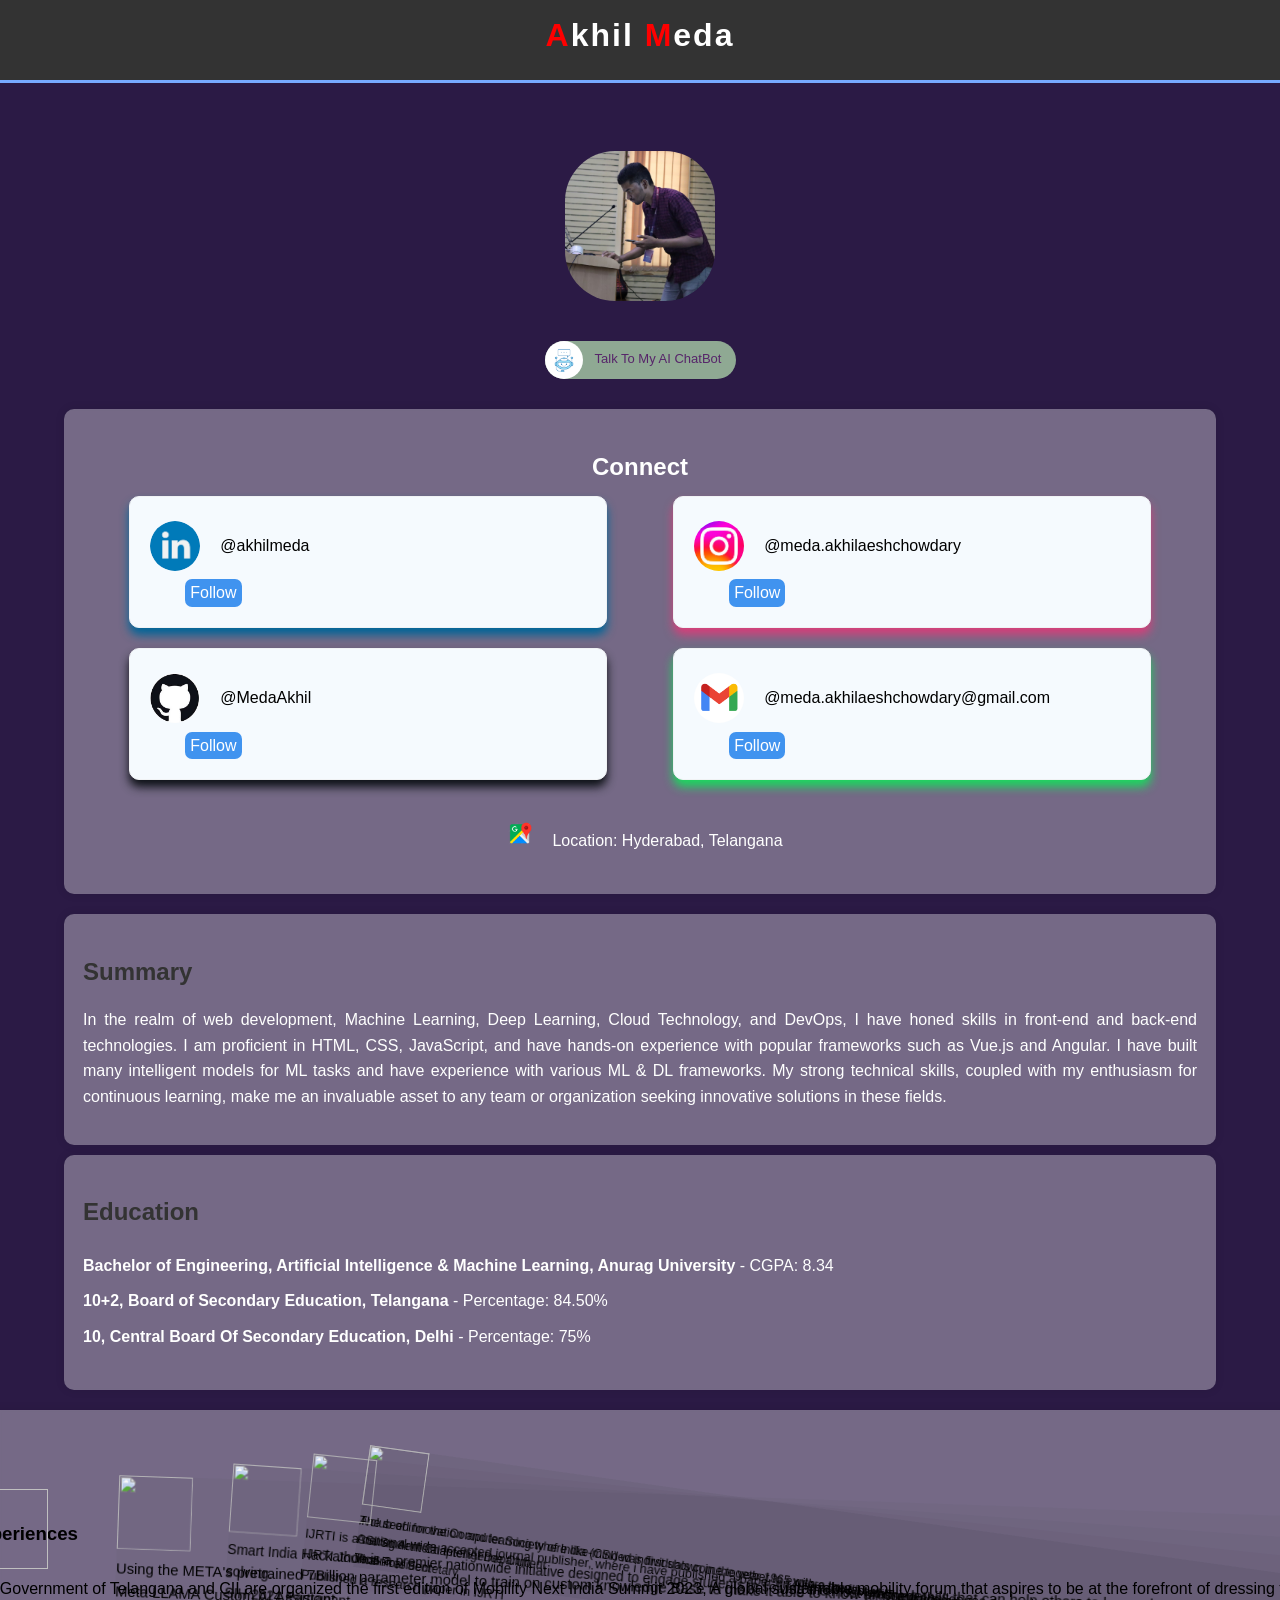
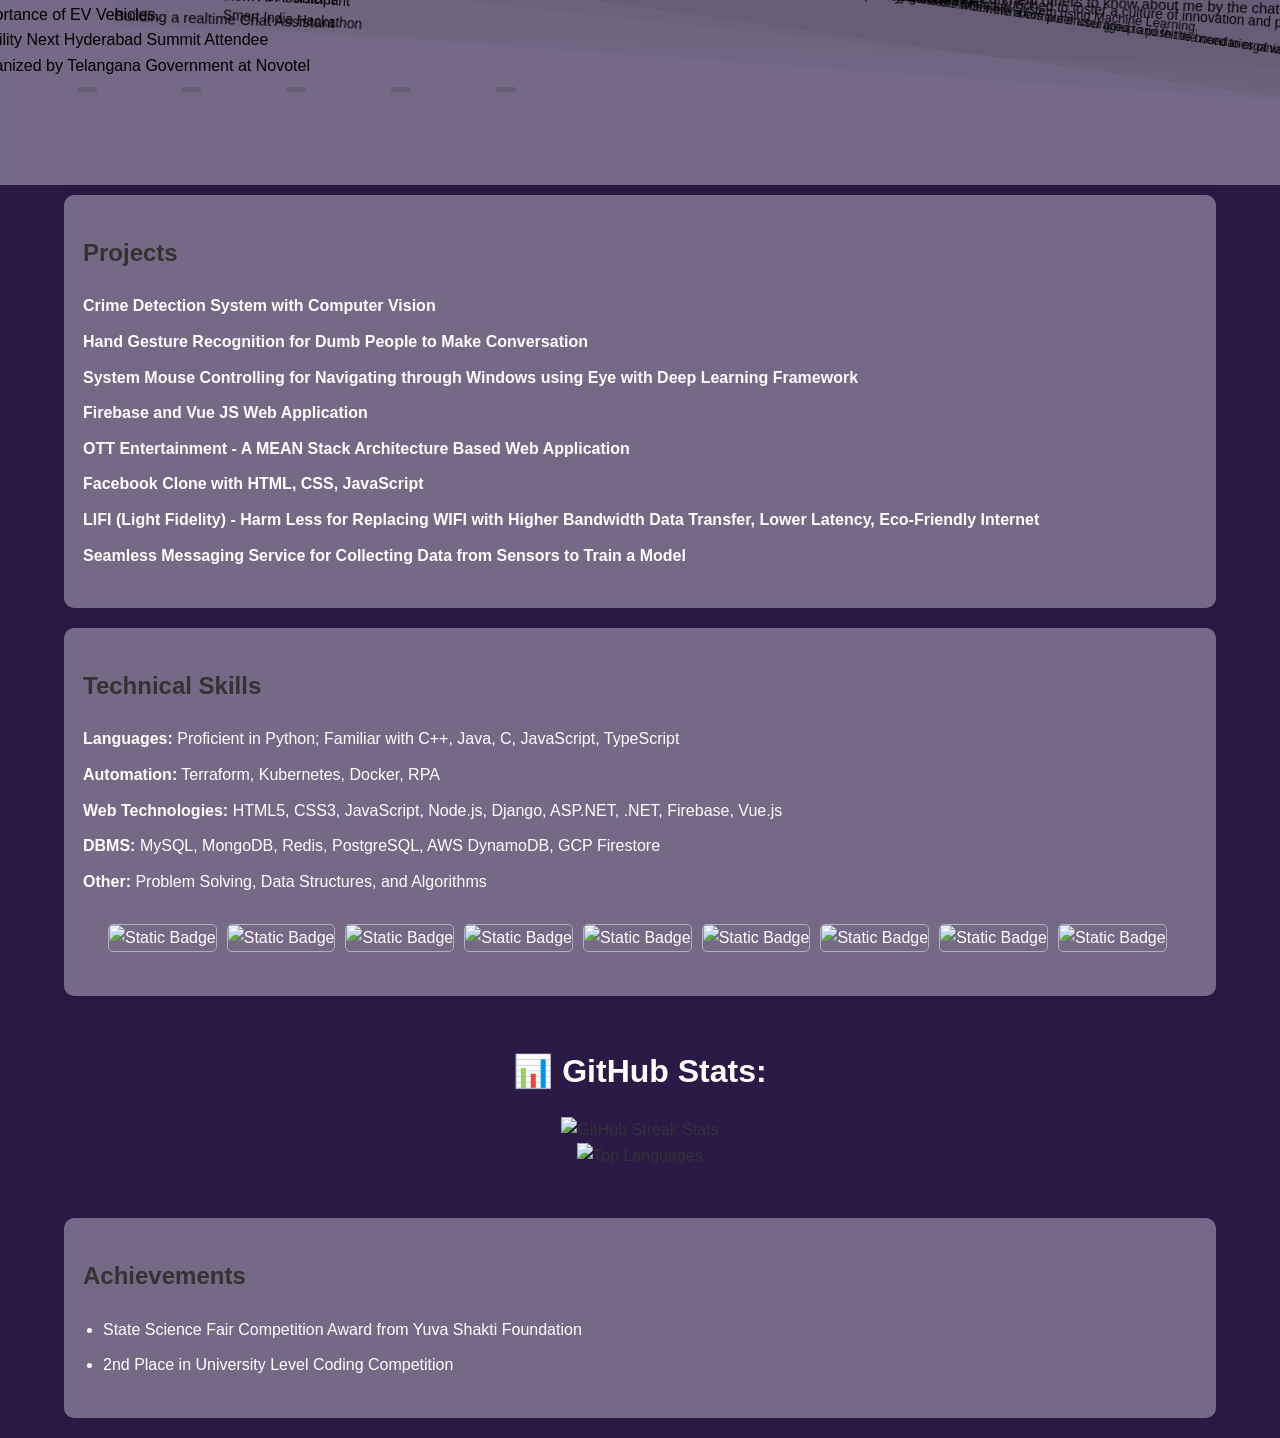
==== index.html @ 97619f46 "Merge branch 'main' of https://github.com/MedaAkhil/personalPortfolio" ====
<!DOCTYPE html>
<html lang="en">

<head>
  <meta charset="UTF-8" />
  <meta name="viewport" content="width=device-width, initial-scale=1.0" />
  <title>Akhil Meda - Portfolio</title>
  <meta content="Meda Akhil's Complete Portfolio Website." name="description" />
  <meta content="Meda Akhil the UnderGrad student." property="og:title" />
  <meta content="The tech enthusiast and a unique Engineer." property="og:description" />
  <meta
    content="https://media.licdn.com/dms/image/v2/D5603AQFZ9BVgJl1Fjw/profile-displayphoto-shrink_800_800/profile-displayphoto-shrink_800_800/0/1694783113585?e=1729123200&v=beta&t=jII6NlfI_zjp-m6S1oXl-kkk1tta5xyGITbV1TMdTc4"
    property="og:image" />
  <meta content="Meda Akhil the UnderGrad student." property="twitter:title" />
  <meta content="The tech enthusiast and a unique Engineer." property="twitter:description" />
  <meta
    content="https://media.licdn.com/dms/image/v2/D5603AQFZ9BVgJl1Fjw/profile-displayphoto-shrink_800_800/profile-displayphoto-shrink_800_800/0/1694783113585?e=1729123200&v=beta&t=jII6NlfI_zjp-m6S1oXl-kkk1tta5xyGITbV1TMdTc4"
    property="twitter:image" />
  <meta property="og:type" content="website" />
  <meta content="summary_large_image" name="twitter:card" />
  <meta content="width=device-width, initial-scale=1" name="viewport" />
  <link href="https://assets.website-files.com/6279077bf697b924fac6e205/css/moritzpetersen.633610c89.min.css"
    rel="stylesheet" type="text/css" />
  <script type="text/javascript">
    !(function (o, c) {
      var n = c.documentElement,
        t = " w-mod-";
      (n.className += t + "js"),
        ("ontouchstart" in o ||
          (o.DocumentTouch && c instanceof DocumentTouch)) &&
        (n.className += t + "touch");
    })(window, document);
  </script>
  <link
    href="https://w0.peakpx.com/wallpaper/697/908/HD-wallpaper-iron-man-avangers-hero-iron-man-suit-superhero-tony-stark-thumbnail.jpg"
    rel="shortcut icon" type="image/x-icon" />
  <link
    href="https://w0.peakpx.com/wallpaper/697/908/HD-wallpaper-iron-man-avangers-hero-iron-man-suit-superhero-tony-stark-thumbnail.jpg"
    rel="apple-touch-icon" />
  <link href="https://medaakhil.github.io/personalPortfolio/" rel="canonical" />

  <script src="https://quack-books.moritz-petersen.de/script.js" data-site="GFYTXTHY" data-canonical="false"
    defer></script>
  <link rel="stylesheet" href="https://cdn.jsdelivr.net/npm/swiper@9/swiper-bundle.min.css" />
  <link rel="stylesheet" href="https://cdnjs.cloudflare.com/ajax/libs/aos/2.3.4/aos.css"
    integrity="sha512-GfnfINHdBDbi6+kz8jM/+4oa5n/ecrnUUN4HHhh0MgG8Fxmks+9XckcxFCXYZoAJI4qOoJqigZhxdZ+htqKf8A=="
    crossorigin="anonymous" referrerpolicy="no-referrer" />
  <script src="https://cdnjs.cloudflare.com/ajax/libs/aos/2.3.4/aos.js"
    integrity="sha512-G8bGgnlwJxS5P72MmQm3VKNQ2VrOmnZmf0u1NdTKnPvGTQoB24yE83cD/4A6JtwP3fX3f+6cEFnXhCzA66+7Fw=="
    crossorigin="anonymous" referrerpolicy="no-referrer"></script>
  <link href="https://unpkg.com/aos@next/dist/aos.css" rel="stylesheet" />

  <style>
    body {
      font-family: Arial, sans-serif;
      line-height: 1.6;
      color: #333;
      background-color: #2b1a45;
      margin: 0;
      padding: 0;
    }

    p {
      text-align: justify;
    }

    .container1 {
      width: 90%;
      margin: 0 auto;
      /* overflow: hidden; */
      max-width: 1200px;
    }

    header {
      background: #333;
      color: #fff;
      padding-top: 10px;
      min-height: 70px;
      border-bottom: #77aaff 3px solid;
      text-align: center;
    }

    header h1 {
      margin: 0;
      font-size: 2em;
      letter-spacing: 2px;
    }

    section {
      padding: 19px;
      margin-top: 10px;
      /* background: #fff; */
      box-shadow: 0 0 10px rgba(0, 0, 0, 0.1);
      transition: opacity 1s ease-out;
    }

    h2 {
      color: #333;
      margin-bottom: 10px;
      font-size: 1.5em;
    }

    ul {
      list-style-type: none;
      padding: 0;
    }

    li {
      padding: 5px 0;
    }

    .contact-info,
    .education,
    .experience,
    .projects,
    .skills,
    .achievements {
      margin-bottom: 20px;
    }

    .contact-info {
      background-color: rgba(255, 255, 255, 0.35);
      border-radius: 10px;
    }

    .contact-info a {
      color: #333;
      text-decoration: none;
      margin-right: 10px;
      word-wrap: break-word;
    }

    .contact-info a:hover {
      text-decoration: underline;
    }

    .fade-out {
      opacity: 0;
    }

    @media (max-width: 768px) {
      header h1 {
        font-size: 1.5em;
      }

      h2 {
        font-size: 1.25em;
      }

      section {
        padding: 15px;
      }

      body {
        line-height: 1.4;
      }
    }

    @media (max-width: 480px) {
      .container {
        width: 95%;
      }

      header {
        padding-top: 25px;
        min-height: 60px;
      }

      header h1 {
        font-size: 1.5em;
      }

      h2 {
        font-size: 1.1em;
      }

      section {
        padding: 10px;
      }

      li {
        font-size: 0.9em;
      }

      .contact-info a {
        display: block;
        margin-bottom: 5px;
      }
    }

    .star-cursor {
      position: absolute;
      width: 10px;
      height: 10px;
      background-color: yellow;
      border-radius: 50%;
      pointer-events: none;
      animation: fadeOut 0.5s forwards;
    }

    @keyframes fadeOut {
      0% {
        opacity: 1;
        transform: scale(1);
      }

      100% {
        opacity: 0;
        transform: scale(0.5);
      }
    }
  </style>
  <style>
    @media screen and (min-width: 991px) {

      html,
      body {
        cursor: none;
      }

      body:hover .cursor {
        opacity: 100%;
      }

      a {
        cursor: none;
        z-index: 2;
      }

      .cursor,
      .cursor-highlight {
        pointer-events: none;
      }

      .is-locked {
        transition-property: width, height, top, left, opacity;
        transition-duration: 200ms;
        transition-timing-function: cubic-bezier(0.215, 0.61, 0.355, 1);
        opacity: 30% !important;
      }

      .lift {
        transition-property: box-shadow, transform;
        transition-duration: 100ms;
        transition-timing-function: linear;
      }
    }
  </style>
  <style>
    * {
      -webkit-font-smoothing: antialiased;
      -moz-osx-font-smoothing: grayscale;
    }

    a {
      color: inherit;
      text-decoration: inherit;
      font-size: inherit;
      -webkit-user-select: none;
      user-select: none;
      text-underline-offset: 2px;
    }

    input,
    textarea {
      -webkit-appearance: none;
      outline: none !important;
      resize: none;
    }

    .visually-hidden {
      clip: rect(0 0 0 0);
      clip-path: inset(50%);
      height: 1px;
      overflow: hidden;
      position: absolute;
      white-space: nowrap;
      width: 1px;
    }

    .section:focus {
      outline: none;
    }

    .w-richtext> :first-child {
      margin-top: 0;
    }

    .w-richtext> :last-child {
      margin-bottom: 0;
    }

    .open .modal-wrap {
      display: flex;
    }

    .open .modal-bg {
      opacity: 1;
    }

    .open .modal {
      -webkit-animation: modalIn 0.4s backwards ease;
      animation: modalIn 0.4s backwards ease;
    }

    @media only screen and (max-width: 479px) {
      .open .modal {
        -webkit-animation: modalInMobile 0.4s backwards ease;
        animation: modalInMobile 0.4s backwards ease;
      }
    }

    @-webkit-keyframes modalIn {
      from {
        opacity: 0;
        -webkit-transform: scale(0.85);
      }

      to {
        opacity: auto;
        -webkit-transform: scale(1);
      }
    }

    @keyframes modalIn {
      from {
        opacity: 0;
        transform: scale(0.85);
      }

      to {
        opacity: auto;
        transform: scale(1);
      }
    }

    @-webkit-keyframes modalInMobile {
      from {
        opacity: 0;
        -webkit-transform: translateY(200px);
      }

      to {
        opacity: auto;
        -webkit-transform: translateY(0px);
      }
    }

    @keyframes modalInMobile {
      from {
        opacity: 0;
        transform: translateY(200px);
      }

      to {
        opacity: auto;
        transform: translateY(0px);
      }
    }

    input:-webkit-autofill,
    input:-webkit-autofill:focus {
      transition: background-color 600000s 0s, color 600000s 0s;
    }

    input[data-autocompleted] {
      background-color: transparent !important;
    }

    @media only screen and (min-width: 480px) and (max-height: 850px) {
      .modal-wrap {
        overflow: auto;
        -webkit-align-items: start;
        -ms-flex-align: start;
        align-items: start;
      }
    }

    .legal-text {
      overflow-wrap: break-word;
      word-wrap: break-word;
    }

    .s-layout-frame {
      --step1: #384588;
      --step2: #bd8e57;
      background-image: linear-gradient(45deg, var(--step1), var(--step2));
    }
  </style>
  <style>
    .home-hero-heading-wrap {
      -webkit-animation: fadeIn 0.4s ease backwards;
      animation: fadeIn 0.4s ease backwards;
      -webkit-animation-delay: 0.1s;
      animation-delay: 0.1s;
    }

    .home-hero-subheading {
      -webkit-animation: fadeIn 0.4s ease backwards;
      animation: fadeIn 0.4s ease backwards;
      -webkit-animation-delay: 0.2s;
      animation-delay: 0.2s;
    }

    .home-hero .cta {
      -webkit-animation: fadeIn 0.4s ease backwards;
      animation: fadeIn 0.4s ease backwards;
      -webkit-animation-delay: 0.3s;
      animation-delay: 0.3s;
    }

    .home-hero-logos {
      -webkit-animation: fadeIn 0.4s ease backwards;
      animation: fadeIn 0.4s ease backwards;
      -webkit-animation-delay: 0.4s;
      animation-delay: 0.4s;
    }

    .hero-scroll-wrap {
      -webkit-animation: fadeInDisplay 0.4s ease backwards;
      animation: fadeInDisplay 0.4s ease backwards;
      -webkit-animation-delay: 0.4s;
      animation-delay: 0.4s;
    }

    @-webkit-keyframes fadeIn {
      from {
        opacity: 0;
        -webkit-transform: translateY(50px);
      }

      to {
        opacity: auto;
        -webkit-transform: translateY(0px);
      }
    }

    @keyframes fadeIn {
      from {
        opacity: 0;
        transform: translateY(50px);
      }

      to {
        opacity: auto;
        transform: translateY(0px);
      }
    }

    @-webkit-keyframes fadeInDisplay {
      from {
        opacity: 0;
        -webkit-transform: translateY(100px);
      }

      to {
        opacity: auto;
        -webkit-transform: translateY(0px);
      }
    }

    @keyframes fadeInDisplay {
      from {
        opacity: 0;
        transform: translateY(100px);
      }

      to {
        opacity: auto;
        transform: translateY(0px);
      }
    }

    .home-hero-heading {
      background: linear-gradient(0deg, #11181c 20%, rgba(17, 24, 28, 0) 45%),
        linear-gradient(90deg,
          #0f3058 0%,
          #006adc 33.333%,
          #11181c 50%,
          #11181c 100%);
      background-size: 300% 100%;
      background-repeat: no-repeat;
      -webkit-background-clip: text;
      background-clip: text;
      -moz-background-clip: text;
      -webkit-animation: intro-gradient 1.8s ease backwards;
      animation: intro-gradient 1.8s ease backwards;
      -webkit-animation-delay: 0.5s;
      animation-delay: 0.5s;
    }

    @-webkit-keyframes intro-gradient {
      0% {
        background-position: 100% 0%;
      }

      100% {
        background-position: 0% 0%;
      }
    }

    @keyframes intro-gradient {
      0% {
        background-position: 100% 0%;
      }

      100% {
        background-position: 0% 0%;
      }
    }

    .home-hero-carousel-row {
      -webkit-animation: marquee-horizontal 30s linear infinite;
      animation: marquee-horizontal 30s linear infinite;
    }

    @-webkit-keyframes marquee-horizontal {
      from {
        transform: translateX(0) translateZ(0);
      }

      to {
        transform: translateX(-100%) translateZ(0);
      }
    }

    @keyframes marquee-horizontal {
      from {
        transform: translateX(0) translateZ(0);
      }

      to {
        transform: translateX(-100%) translateZ(0);
      }
    }

    @media only screen and (min-width: 992px) {
      .hero-scroll-wrap {
        margin-top: calc((100vh - 38.3vw) / 2 * -1);
      }
    }

    .projects-list-item-link:hover .project-list-img-inner {
      -webkit-transform: scale(1);
      transform: scale(1);
      border-top-left-radius: 18px;
      border-top-right-radius: 18px;
    }

    .projects-list-item-link .project-list-img-inner {
      -webkit-transform: scale(0.85);
      transform: scale(0.85);
    }

    .projects-list-item-link .project-item-close {
      opacity: 0;
    }

    .projects-list-item-link:hover .project-item-close {
      opacity: 1;
    }

    @media only screen and (min-width: 992px) and (max-width: 1600px) and (max-height: 850px) {
      .home-hero-heading {
        font-size: 100px;
      }

      .home-hero-subheading {
        font-size: 20px;
        max-width: 580px;
      }
    }

    @media only screen and (min-width: 992px) and (min-height: 1300px) {
      .home-hero-heading {
        font-size: 124px;
      }

      .home-hero-subheading {
        font-size: 24px;
        max-width: 700px;
      }
    }

    @media only screen and (min-width: 992px) and (max-width: 1300px) {
      .home-hero-logos {
        max-width: 650px;
      }
    }

    .testimonials-slide {
      overflow: visible !important;
    }

    .testimonials-slide.swiper-slide-active .testimonial-img {
      opacity: 100%;
    }

    .swiper-pagination-bullet {
      width: 7%;
      height: 20px;
      background: none;
      border-radius: 100px;
      opacity: 15%;
      cursor: none !important;
      position: relative;
    }

    .swiper-pagination-bullet::before {
      content: "";
      width: 20px;
      height: 5px;
      background: #11181c;
      border-radius: 100px;
      position: absolute;
      left: 0;
      top: 8px;
    }

    .swiper-pagination-bullet:focus {
      outline: none;
    }

    .swiper-pagination-bullet-active {
      opacity: 70%;
    }

    .swiper-3d .swiper-slide-shadow {
      background: rgba(0, 0, 0, 0.025);
      border-radius: inherit;
    }

    .testimonials-slider-btn {
      width: calc(50% - 240px);
    }

    .testimonials-slider-btn:focus {
      outline: none;
    }

    .workflow-card-step {
      font-variant-numeric: tabular-nums;
    }

    .nav.dark .nav-link {
      color: #9ba1a6;
    }

    .nav.dark .nav-link:hover {
      color: #ecedee;
    }

    .nav.dark .cta {
      color: #54a4eb;
    }

    .nav.dark {
      background: rgba(21, 23, 24, 0.7);
    }

    .nav.dark .nav-inner {
      border-color: rgba(223, 243, 253, 0.1);
    }

    .intro-img-blur-bg {
      background: conic-gradient(from 180deg at 50% 50%,
          #0aefff -69.37deg,
          #0f83ff 31.88deg,
          #b056e7 120deg,
          #ff9966 204.37deg,
          #0aefff 290.63deg,
          #0f83ff 391.87deg);
      -webkit-transform: translateZ(0);
      transform: translateZ(0);
    }

    .intro-img-wrap {
      clip-path: inset(-1000px -1000px 1px -1000px);
    }

    .card-bg::before {
      content: "";
      position: absolute;
      top: 0px;
      bottom: 0px;
      left: 0px;
      right: 0px;
      opacity: 0;
      transition-duration: 400ms;
      transition-timing-function: ease;
      transition-delay: 0s;
      transition-property: opacity;
      background-image: radial-gradient(480px at var(--cursor-x) var(--cursor-y),
          rgba(255, 255, 255, 0.5),
          transparent 40%);
      background-size: auto;
      background-origin: padding-box;
      z-index: 1;
      border-radius: 10px;
    }

    .cards-grid:hover .card-bg::before {
      opacity: 1;
    }

    .card-highlight {
      position: absolute;
      top: 0px;
      bottom: 0px;
      left: 0px;
      right: 0px;
      opacity: 0;
      transition-duration: 300ms;
      transition-timing-function: ease;
      transition-delay: 0s;
      transition-property: opacity;
      background-image: radial-gradient(400px at var(--cursor-x) var(--cursor-y),
          rgba(255, 255, 255, 0.4),
          transparent);
      border-radius: 10px;
      pointer-events: none;
    }

    .card-wrap:hover .card-highlight {
      opacity: 0.1;
    }

    .benefits-bg-blur {
      -webkit-transform: translateZ(0);
      transform: translateZ(0);
    }

    .benefits-bg-gradient {
      background: conic-gradient(from 180deg at 50% 50%,
          #0aefff -69.37deg,
          #0f83ff 31.88deg,
          #b056e7 120deg,
          #ff9966 204.37deg,
          #0aefff 290.63deg,
          #0f83ff 391.87deg),
        #a84ddf;
    }

    @media only screen and (max-width: 1250px) and (min-width: 992px) {

      .screen-slice-img-left,
      .screen-slice-img-right {
        height: 256px;
      }

      .screen-slice-content.cc-right {
        width: 230px;
        padding-right: 24px;
      }
    }

    @media only screen and (max-width: 991px) {

      .fsm.opened,
      .fsm.opened .project-list-img-inner,
      .fsm.opened .project-list-item-container {
        border-radius: 0px;
      }
    }

    @media only screen and (max-width: 410px) {
      .workflow-card {
        height: 300px;
      }
    }

    @media only screen and (max-width: 350px) {
      .workflow-card {
        height: 335px;
      }
    }

    .card--footer-cta:hover .footer-cta-bg {
      opacity: 100%;
    }

    .swiper-button-disabled {
      display: none;
    }

    .chatbotdiv {
      width: 100%;
      display: flex;
      flex-direction: row;
      justify-content: center;
      align-items: center;
    }

    .chatbotdiv a {
      width: 100%;
      display: flex;
      flex-direction: column;
      justify-content: center;
      align-items: center;
    }

    .chatbotdiv p {
      text-align: left;
    }
  </style>
</head>

<body>
  <header data-aos="fade-down">
    <div class="container1">
      <h1>
        <spam style="color: red;">A</spam>khil <spam style="color: red;">M</spam>eda
      </h1>
    </div>
  </header>
  <center>
    <img
      src="https://scontent.fbep2-1.fna.fbcdn.net/v/t39.30808-6/434389177_1453560171902096_3754773901081216129_n.jpg?_nc_cat=108&ccb=1-7&_nc_sid=6ee11a&_nc_ohc=V2NIqyFbeZEQ7kNvgE0eHJx&_nc_ht=scontent.fbep2-1.fna&oh=00_AYB-S24Xigd8kaZzgSFntywUIEAtsNea9HFf5qZtVcA7cg&oe=66C17B1A"
      alt="" width="150" style="border-radius: 50%; margin: 30px" />
  </center>
  <div>
    <style>
      .button {
        width: 191px;
        height: 38px;
        background: #8fa993;
        border-radius: 24px;
        display: flex;
        align-items: center;
      }

      .avatar {
        width: 38px;
        height: 38px;
        border-radius: 9999px;
      }

      .button-text {
        width: 141px;
        height: 43px;
        color: #57256a;
        font-size: 13px;
        font-family: 'Inter', sans-serif;
        font-weight: 400;
        word-wrap: break-word;
        margin-left: 5px;
        margin-top: 22px;
      }

      .iconimages {
        margin-right: 20px;
        margin-left: 10px;
      }

      .maillist {
        text-wrap: wrap
      }
    </style>
    <center style="margin: 0 0 30px 0;" data-aos="fade-up">
      <img src="ProfileImg.jpeg" alt="" width="150px" height="150px"
        style="display: flex;border-radius: 50px;margin-bottom: 40px;">
      <a href="https://mediafiles.botpress.cloud/4fbcece0-f1bd-46eb-84fa-ad6e24d82fd4/webchat/bot.html">
        <div class="button">
          <img class="avatar"
            src="chatbot-icon-or-virtual-assistant-icon-design-with-bubble-speech-and-headset-vector.jpg" />
          <div class="button-text">Talk To My AI ChatBot</div>
        </div>
      </a>
    </center>


    <div class="container1">
      <section class="contact-info" data-aos="fade-up" >
        <center>
          <h2 style="color: white;">Connect</h2>
        </center>
        <link rel="stylesheet" href="style.css">
        <div class="contactdivbox">



          <div class="contactdivlinkedin" style="box-shadow: 0 7px 10px rgba(0, 102, 153, 1);color:black;">
            <div style="display: flex;flex-direction: row;align-items: center;">
              <img src="linkedin.png" alt="">
              <p>@akhilmeda</p>
            </div>
            <a href="https://www.linkedin.com/in/akhilmeda/">Follow</a>
          </div>



          <div class="contactdivinstagram" style="box-shadow: 0 7px 10px rgba(214, 64, 123, 1);color:black;">
            <div style="display: flex;flex-direction: row;align-items: center;">
              <img src="instagram.jpeg" alt="">
              <p>@meda.akhilaeshchowdary</p>
            </div>
            <a href="https://www.instagram.com/meda.akhilaeshchowdary/">Follow</a>
          </div>

          <div class="contactdivinstagram" style="box-shadow: 0 7px 10px rgba(14, 18, 23, 1);color:black;">
            <div style="display: flex;flex-direction: row;align-items: center;">
              <img src="github.jpeg" alt="">
              <p>@MedaAkhil</p>
            </div>
            <a href="https://github.com/MedaAkhil">Follow</a>
          </div>

          <div class="contactdivinstagram" style="box-shadow: 0 7px 10px rgba(30, 215, 96, 1);color:black;">
            <div style="display: flex;flex-direction: row;align-items: center;">
              <img src="gmail.png" alt="">
              <p>@meda.akhilaeshchowdary@gmail.com</p>
            </div>
            <a href="mailto:medaakhilaeshchowdary@gmail.com">Follow</a>
          </div>
        </div>
        <ul style="display: flex;align-items: center;flex-direction: column;justify-content: left;">


          <!-- <li style="margin-top: 20px;color: white;">
            <img class="iconimages" src="phone.png" width="35" height="35"
              style="border-radius: 50%;"><img>+919346342728
          </li> -->
          <li style="color: white;margin-top: 20px;"> <img class="iconimages" src="location.png" width="25" height="25"
              ><img>Location: Hyderabad, Telangana
          </li>



          <!-- <a href="mailto:medaakhilaeshchowdary@gmail.com">
            <li class="maillist">
              <img class="iconimages" src="gmail.png" width="30" height="30"
                style="border-radius: 50%;"><img>/medaakhilaeshchowdary@gmail.com
            </li>
          </a> -->



          <!-- <a href="https://github.com/MedaAkhil" target="_blank">
            <li>
              <img class="iconimages" src="github.jpeg" width="30" height="30"
                style="border-radius: 50%;"><img>/MedaAkhil
            </li>
          </a> -->

          <!-- <a href="https://www.linkedin.com/in/akhilmeda/" target="_blank">
            <li>
              <img class="iconimages" src="linkedin.png" width="25" height="25"
                style="border-radius: 50%;"><img>/akhilmeda
            </li>
          </a> -->
        </ul>
      </section>

      <section class="summary" data-aos="fade-up">
        <h2>Summary</h2>
        <p>
          In the realm of web development, Machine Learning, Deep Learning,
          Cloud Technology, and DevOps, I have honed skills in front-end and
          back-end technologies. I am proficient in HTML, CSS, JavaScript, and
          have hands-on experience with popular frameworks such as Vue.js and
          Angular. I have built many intelligent models for ML tasks and have
          experience with various ML & DL frameworks. My strong technical
          skills, coupled with my enthusiasm for continuous learning, make me an
          invaluable asset to any team or organization seeking innovative
          solutions in these fields.
        </p>
      </section>

      <section class="education" data-aos="fade-up">
        <h2>Education</h2>
        <ul>
          <li>
            <strong>Bachelor of Engineering, Artificial Intelligence & Machine
              Learning, Anurag University</strong>
            - CGPA: 8.34
          </li>
          <li>
            <strong>10+2, Board of Secondary Education, Telangana</strong> -
            Percentage: 84.50%
          </li>
          <li>
            <strong>10, Central Board Of Secondary Education, Delhi</strong> -
            Percentage: 75%
          </li>
        </ul>
      </section>

      <section style="width: 120%;margin-left: -10%;color: black;">
        <div id="w-node-b83bbba5-d6fa-c08d-f768-415429f868b3-025ecb27" role="listitem"
          class="projects-list-item w-dyn-item"></div>

        <div id="w-node-b83bbba5-d6fa-c08d-f768-415429f868b3-025ecb27" role="listitem"
          class="projects-list-item w-dyn-item"></div>
        <div id="w-node-b83bbba5-d6fa-c08d-f768-415429f868b3-025ecb27" role="listitem"
          class="projects-list-item w-dyn-item"></div>
        <div id="w-node-b83bbba5-d6fa-c08d-f768-415429f868b3-025ecb27" role="listitem"
          class="projects-list-item w-dyn-item"></div>
        <div cursor-ix="true" class="load-more-button"></div>
        <div class="page-padding" style="margin: 40px 0 60px 0">
          <div class="">
            <div class="section-header section-header--testimonials">
              <h3 style="margin: 90px 0 -60px 0">Experiences</h3>
            </div>
            <div class="testimonials">
              <div class="testimonials-slider-btn slider-btn-left"></div>
              <div class="testimonials-slider-btn slider-btn-right"></div>
              <div class="testimonials-wrap w-dyn-list">
                <div role="list" class="testimonials-slider swiper-wrapper w-dyn-items">
                  <div style="border-color: #6d4a25" role="listitem" class="testimonials-slide swiper-slide w-dyn-item">
                    <img loading="lazy" width="80" height="80"
                      src="https://media.licdn.com/dms/image/D4E03AQGN-wkT0K5Bsw/profile-displayphoto-shrink_200_200/0/1668756176046?e=2147483647&v=beta&t=cbNGNoqWd2OAqNqZXxrOPWAVXtpjJo6vRdPPmlaJF70"
                      alt="" class="testimonial-img" />
                    <div class="testimonial-quote w-richtext">
                      <div class="w-embed">
                        The Government of Telangana and CII are organized the
                        first edition of Mobility Next India Summit 2023, A global
                        sustainable mobility forum that aspires to be at the
                        forefront of dressing the Importance of EV Vehicles.
                      </div>
                    </div>
                    <div class="testimonials-bottom">
                      <div>
                        <div>Mobility Next Hyderabad Summit Attendee</div>
                        <div class="testimonial-position">
                          Organized by Telangana Government at Novotel
                        </div>
                      </div>
                    </div>
                  </div>

                  <div style="border-color: #c2c2ba" role="listitem" class="testimonials-slide swiper-slide w-dyn-item">
                    <img loading="lazy" width="80" height="80"
                      src="https://www.primotech.com/wp-content/uploads/2024/02/Ai-Image-of-Meta-logo.png" alt=""
                      class="testimonial-img" />
                    <div class="testimonial-quote w-richtext">
                      <div class="w-embed">
                        Using the META's pretrained 7Billion parameter model to
                        train on custom knowledge Base to make it able to know all
                        my details that can help others to know about me by the
                        chat Bot.
                      </div>
                    </div>
                    <div class="testimonials-bottom">
                      <div>
                        <div>Meta LLAMA Custom AI Assistant</div>
                        <div class="testimonial-position">
                          Building a realtime Chat Assistant
                        </div>
                      </div>
                    </div>
                  </div>

                  <div style="border-color: #202a45" role="listitem" class="testimonials-slide swiper-slide w-dyn-item">
                    <img loading="lazy" width="80" height="80"
                      src="https://play-lh.googleusercontent.com/jOOCxt0YRNlAEmJ4In1roEjEyjisdGakTGTzPzxdjB8KtpIU4VIUVxVNshcjqRUGejQ"
                      alt="" class="testimonial-img" />
                    <div class="testimonial-quote w-richtext">
                      <div class="w-embed">
                        Smart India Hackathon is a premier nationwide initiative
                        designed to engage students in solving the most pressing
                        challenges. Launched to foster a culture of innovation and
                        practical problem-solving.
                      </div>
                    </div>
                    <div class="testimonials-bottom">
                      <div>
                        <div>SIH 2024 Participant</div>
                        <div class="testimonial-position">
                          Smart India Hackathon
                        </div>
                      </div>
                    </div>
                  </div>

                  <div style="border-color: #d79679" role="listitem" class="testimonials-slide swiper-slide w-dyn-item">
                    <img loading="lazy" width="80" height="80"
                      src="https://media.instamojo.com/imgs/03aa842d4fff46bfb9fafdcb0e55e114.png" alt=""
                      class="testimonial-img" />
                    <div class="testimonial-quote w-richtext">
                      <div class="w-embed">
                        IJRTI is a national wide accepted journal publisher, where
                        i have published a paper on Alternative Medicine
                        Recommendation System using Machine Learning.
                      </div>
                    </div>
                    <div class="testimonials-bottom">
                      <div>
                        <div>IJRTI Journal</div>
                        <div class="testimonial-position">
                          Published a research paper in IJRTI
                        </div>
                      </div>
                    </div>
                  </div>

                  <div role="listitem" class="testimonials-slide swiper-slide w-dyn-item">
                    <img loading="lazy" width="80" height="80"
                      src="https://scontent.fbep2-1.fna.fbcdn.net/v/t39.30808-1/306752468_3352183928438717_2219624463445094667_n.jpg?stp=dst-jpg_p200x200&_nc_cat=110&ccb=1-7&_nc_sid=f4b9fd&_nc_ohc=tjO1Pee_J3kQ7kNvgE_YQks&_nc_ht=scontent.fbep2-1.fna&oh=00_AYBMlcCzCM6hrmdAiM1jgejF4eK0VTEjGklqWZ9-dGQa-g&oe=66C160C3"
                      alt="" class="testimonial-img" />
                    <div class="testimonial-quote w-richtext">
                      <div class="w-embed">
                        The seed for the Computer Society of India (CSI) was first
                        shown in the year 1965 with a handful of IT enthusiasts
                        who were a computer user group and felt the need to
                        organize tteir activities.
                      </div>
                    </div>
                    <div class="testimonials-bottom">
                      <div>
                        <div>CSI Student Chapter AI Department</div>
                        <div class="testimonial-position">Vice-President</div>
                      </div>
                    </div>
                  </div>

                  <div style="border-color: #017ff7" role="listitem" class="testimonials-slide swiper-slide w-dyn-item">
                    <img loading="lazy" width="80" height="80"
                      src="http://anurag.edu.in/wp-content/uploads/2023/02/Group-7342.png" alt=""
                      class="testimonial-img" />
                    <div class="testimonial-quote w-richtext">
                      <div class="w-embed">
                        A club of innovation and learning where like-minded
                        individuals come together to explore the fascinating world
                        of AI. Our members are encouraged to push the boundaries
                        of what's possible.
                      </div>
                    </div>
                    <div class="testimonials-bottom">
                      <div>
                        <div>Anurag Artificial Intelligence Club</div>
                        <div class="testimonial-position">
                          Technical Secretary
                        </div>
                      </div>
                    </div>
                  </div>
                </div>
              </div>
              <div class="testimonials-pagination"></div>
            </div>
          </div>
        </div>
        <section id="benefits" style="display: none" class="section section--benefits nav-dark">
          <div data-wf-ignore="true" class="anim-video w-background-video w-background-video-atom">
            <video class="lazy-video" style="display: none" preload="none" loop="" muted="" playsinline=""
              data-wf-ignore="true" data-object-fit="cover"></video>
          </div>
        </section>
      </section>

      <!-- <section class="experience" data-aos="fade-up">
        <h2>Experiences</h2>
        <ul>
          <li>
            <strong>Vice-President</strong> at Computer Society of India Student
            Chapter
          </li>
          <li>
            <strong>Technical Secretary</strong> for Anurag Artificial
            Intelligence Club
          </li>
          <li>
            <strong>Project:</strong> Building datasets for Deep Learning models
            in Kaggle
          </li>
          <li>
            <strong>Project:</strong> Motion Detection and Analysis for Smart
            Damage Detection for Machines using Depth Cameras
          </li>
        </ul>
      </section> -->

      <section class="projects" data-aos="fade-up">
        <h2>Projects</h2>
        <ul>
          <li><strong>Crime Detection System with Computer Vision</strong></li>
          <li>
            <strong>Hand Gesture Recognition for Dumb People to Make
              Conversation</strong>
          </li>
          <li>
            <strong>System Mouse Controlling for Navigating through Windows using Eye
              with Deep Learning Framework</strong>
          </li>
          <li><strong>Firebase and Vue JS Web Application</strong></li>
          <li>
            <strong>OTT Entertainment - A MEAN Stack Architecture Based Web
              Application</strong>
          </li>
          <li><strong>Facebook Clone with HTML, CSS, JavaScript</strong></li>
          <li>
            <strong>LIFI (Light Fidelity) - Harm Less for Replacing WIFI with Higher
              Bandwidth Data Transfer, Lower Latency, Eco-Friendly
              Internet</strong>
          </li>
          <li>
            <strong>Seamless Messaging Service for Collecting Data from Sensors to
              Train a Model</strong>
          </li>
        </ul>
      </section>

      <section class="skills" data-aos="fade-up" style="background-color: rgba(255, 255, 255, 0.35);color: white;">
        <h2>Technical Skills</h2>
        <ul>
          <li>
            <strong>Languages:</strong> Proficient in Python; Familiar with C++,
            Java, C, JavaScript, TypeScript
          </li>
          <li>
            <strong>Automation:</strong> Terraform, Kubernetes, Docker, RPA
          </li>
          <li>
            <strong>Web Technologies:</strong> HTML5, CSS3, JavaScript, Node.js,
            Django, ASP.NET, .NET, Firebase, Vue.js
          </li>
          <li>
            <strong>DBMS:</strong> MySQL, MongoDB, Redis, PostgreSQL, AWS
            DynamoDB, GCP Firestore
          </li>
          <li>
            <strong>Other:</strong> Problem Solving, Data Structures, and
            Algorithms
          </li>
        </ul>


        <style>
          .skillbrickcontainer {
            width: 100%;
            max-width: 10000px;
            background-color: aliceblue;
          }

          .skillbrickrow {
            display: flex;
          }

          .brick {
            width: 150px;
            height: 50px;
            background-color: #bd5858;
            border-radius: 5px;
            margin: 2px;
            display: flex;
            justify-content: center;
            align-items: center;
            color: beige;
          }

          /* .skillbrickrow:nth-child(even) .brick:first-child{
              width: 40px;
          } */
        </style>
        <!-- <div class="skillbrickcontainer">
          <div class="skillbrickrow">
            <div class="brick">Java</div>
            <div class="brick">C</div>
            <div class="brick">Java Script</div>
            <div class="brick">Type Script</div>
            <div class="brick">Docker</div>
            <div class="brick">Kubernetes</div>
            <div class="brick">Terraform</div>
            <div class="brick">RPA</div>
            <div class="brick">HTML</div>
            <div class="brick">CSS</div>
            <div class="brick">NodeJs</div>
            <div class="brick">DJango</div>
            <div class="brick">.NET</div>

          </div>
          <div class="skillbrickrow">
            <div class="brick"></div>
            <div class="brick"></div>
            <div class="brick"></div>
            <div class="brick"></div>
            <div class="brick"></div>
            <div class="brick"></div>
            <div class="brick"></div>
            <div class="brick"></div>
            <div class="brick"></div>
            <div class="brick"></div>
            <div class="brick"></div>
            <div class="brick"></div>
            <div class="brick"></div>
            <div class="brick"></div>
            <div class="brick"></div>

          </div>
          <div class="skillbrickrow">
            <div class="brick"></div>
            <div class="brick"></div>
            <div class="brick"></div>
            <div class="brick"></div>
            <div class="brick"></div>
            <div class="brick"></div>
            <div class="brick"></div>
            <div class="brick"></div>
            <div class="brick"></div>
            <div class="brick"></div>
            <div class="brick"></div>
            <div class="brick"></div>
            <div class="brick"></div>
          </div>
        </div> -->
        <div class="shieldbadgesforSkills">
          <img alt="Static Badge"
            src="https://img.shields.io/badge/python-white?style=for-the-badge&logo=python&logoSize=wide&labelColor=yellow">
          <img alt="Static Badge"
            src="https://img.shields.io/badge/C_Programming-white?style=for-the-badge&logo=c&logoSize=wide&labelColor=blue">
          <img alt="Static Badge"
            src="https://img.shields.io/badge/JavaScript-black?style=for-the-badge&logo=javascript&logoSize=wide&labelColor=black">
          <img alt="Static Badge"
            src="https://img.shields.io/badge/Java-black?style=for-the-badge&logo=java&logoSize=222&labelColor=black&color=black">
          <img alt="Static Badge"
            src="https://img.shields.io/badge/docker-white?style=for-the-badge&logo=docker&logoColor=blue&logoSize=amg&labelColor=white&color=white">
          <img alt="Static Badge"
            src="https://img.shields.io/badge/Kubernetes-white?style=for-the-badge&logo=kubernetes&logoColor=blue&logoSize=amg&labelColor=white&color=white">
          <img alt="Static Badge"
            src="https://img.shields.io/badge/HTML5-white?style=for-the-badge&logo=html5&logoColor=red&logoSize=amg&labelColor=white&color=white">
          <img alt="Static Badge"
            src="https://img.shields.io/badge/CSS3-white?style=for-the-badge&logo=css3&logoColor=blue&logoSize=amg&labelColor=white&color=white">
          <img alt="Static Badge"
            src="https://img.shields.io/badge/Tensorflow-white?style=for-the-badge&logo=tensorflow&logoColor=orange&logoSize=amg&labelColor=white&color=white">


        </div>
      </section>
      <center style="margin: 50px 0 50px 0;">

        <div>
          <h1 style="margin: 20px;color: white;">📊 GitHub Stats:</h1>
          <!-- <img src="https://github-readme-stats.vercel.app/api?username=MedaAkhil&theme=dark&hide_border=false&include_all_commits=false&count_private=false" alt="GitHub Stats" /><br /> -->
          <img src="https://github-readme-streak-stats.herokuapp.com/?user=MedaAkhil&theme=dark&hide_border=false"
            alt="GitHub Streak Stats" /><br />
          <img
            src="https://github-readme-stats.vercel.app/api/top-langs/?username=MedaAkhil&theme=dark&hide_border=false&include_all_commits=false&count_private=false&layout=compact"
            alt="Top Languages" />
        </div>
      </center>
      <section class="achievements" data-aos="fade-up">
        <h2>Achievements</h2>
        <ul style="list-style:disc; margin-left: 20px;">
          <li>
            State Science Fair Competition Award from Yuva Shakti Foundation
          </li>
          <li>2nd Place in University Level Coding Competition</li>
        </ul>
      </section>

    </div>

    <script src="https://unpkg.com/aos@2.3.1/dist/aos.js"></script>
    <script>
      AOS.init();

      window.addEventListener("scroll", function () {
        let sections = document.querySelectorAll("section");
        sections.forEach((section) => {
          let rect = section.getBoundingClientRect();
          let windowHeight = window.innerHeight;
          if (rect.top > windowHeight || rect.bottom < 0) {
            section.classList.add("fade-out");
          } else {
            section.classList.remove("fade-out");
          }
        });
      });
    </script>
    <script src="https://cdn.jsdelivr.net/npm/swiper@9/swiper-bundle.min.js"></script>
    <script>
      function showUpToIndex(e) {
        for (let e = 0; e < projectList.length; e++)
          projectList[e].style.display = "none";
        for (let t = 0; t < e; t++) projectList[t].style.display = "block";
      }
      function disableButton() {
        visible >= max
          ? ((visible = max), (button.style.display = "none"))
          : (button.style.display = "flex");
      }
      const videoObserver = new IntersectionObserver(
        (e, t) => {
          e.forEach((e) => {
            if (e.isIntersecting) {
              let t = e.target.play();
              void 0 !== t && t.then((e) => { }).catch((e) => { });
            } else e.target.pause();
          });
        },
        { threshold: 0 }
      );
      videoObserver.observe(document.querySelector(".anim-video .lazy-video"));
      const projectModal = document.createElement("div");
      projectModal.setAttribute("id", "project-modal"),
        document.body.appendChild(projectModal);
      const fsm = document.querySelectorAll(".fsm");
      projectModal.style.position = "fixed";
      const projectModalBg = document.querySelector(".project-overlay");
      let projectModalOpen = !1;
      const transitionDuration = 450;
      let position = {},
        size = {};
      if (window.innerWidth > 991)
        var paddingTop = "64px",
          paddingBottom = "64px";
      else (paddingTop = "0px"), (paddingBottom = "0px");
      const openProjectModal = function (e) {
        projectModalOpen = !0;
        const t = e.currentTarget,
          o = t.querySelector(".fathom-id").innerHTML;
        fathom.trackGoal(o, 0), (projectModal.innerHTML = t.innerHTML);
        const l = t.parentElement.parentElement.getBoundingClientRect();
        (position = { top: l.top, left: l.left }),
          (size = { width: t.clientWidth, height: t.clientHeight }),
          (projectModal.style.position = "fixed"),
          (projectModal.style.zIndex = "600"),
          (projectModal.style.top = position.top + "px"),
          (projectModal.style.left = position.left + "px"),
          (projectModal.style.height = size.height + "px"),
          (projectModal.style.width = size.width + "px"),
          (document.body.style.overflow = "hidden"),
          (projectModalBg.style.opacity = "0%"),
          (projectModalBg.style.display = "block"),
          setTimeout(function () {
            const e = t.classList.value.split(" ");
            for (let t = 0; t < e.length; t++)
              projectModal.classList.add(e[t]);
            (projectModal.style.height = "100vh"),
              (projectModal.style.width = "100%"),
              (projectModal.style.top = "0"),
              (projectModal.style.left = "0"),
              (projectModal.style.paddingTop = paddingTop),
              (projectModal.style.paddingBottom = paddingBottom),
              (projectModal.querySelector(
                ".project-item-info-wrap"
              ).style.display = "block"),
              projectModal
                .querySelector(".project-item-close")
                .addEventListener("click", closeProjectModal),
              projectModal
                .querySelector(".project-info-close")
                .addEventListener("click", closeProjectModal),
              (projectModal.querySelector(
                ".project-item-close"
              ).style.transform = "rotate(45deg)"),
              (projectModal.querySelector(
                ".project-item-pause-button"
              ).style.opacity = 1),
              projectModal.classList.add("opened"),
              (projectModalBg.style.opacity = "100%");
          }, 0),
          setTimeout(function () {
            projectModal.querySelector(".project-item-vid").style.opacity = 1;
            const e = projectModal.querySelector(".project-item-vid video");
            e.load();
            let t = e.play();
            void 0 !== t && t.then((e) => { }).catch((e) => { }),
              projectModal
                .querySelector(".project-item-pause-button")
                .addEventListener("click", function () {
                  this.classList.contains("pause")
                    ? (e.pause(),
                      (this.querySelector(
                        ".project-video-icon--play"
                      ).style.display = "block"),
                      (this.querySelector(
                        ".project-video-icon--pause"
                      ).style.display = "none"),
                      this.classList.remove("pause"))
                    : (e.play(),
                      (this.querySelector(
                        ".project-video-icon--play"
                      ).style.display = "none"),
                      (this.querySelector(
                        ".project-video-icon--pause"
                      ).style.display = "block"),
                      this.classList.add("pause"));
                });
            const o = projectModal.querySelector(".swiper-container");
            new Swiper(o, {
              slidesPerView: 1.4,
              centeredSlides: !0,
              loop: !0,
              spaceBetween: 24,
              speed: 800,
              lazyLoading: !0,
              slideToClickedSlide: !0,
              autoplay: { delay: 2500, disableOnInteraction: !1 },
              breakpoints: { 767: { spaceBetween: 64 } },
            });
            projectModal.querySelectorAll(".lazy-video").forEach((e) => {
              e.load(),
                e.setAttribute("autoplay", "true"),
                videoObserver.observe(e);
            });
          }, transitionDuration);
      },
        closeProjectModal = function (e) {
          (projectModalOpen = !1),
            (projectModal.scrollTop = 0),
            (projectModal.style.height = size.height + "px"),
            (projectModal.style.width = size.width + "px"),
            (projectModal.style.top = position.top + "px"),
            (projectModal.style.left = position.left + "px"),
            (projectModal.style.paddingTop = "0px"),
            (projectModal.style.paddingBottom = "0px"),
            (projectModal.querySelector(".project-item-close").style.transform =
              "rotate(0deg)"),
            projectModal.querySelector(".project-item-vid video").pause(),
            (projectModal.querySelector(".project-item-vid").style.opacity = 0),
            (projectModal.querySelector(
              ".project-item-pause-button"
            ).style.opacity = 0),
            (projectModal.querySelector(
              ".project-list-img-inner"
            ).style.transform = "scale(0.85)"),
            (projectModalBg.style.opacity = "0%"),
            projectModal.classList.remove("opened"),
            projectModal.querySelectorAll(".lazy-video").forEach((e) => {
              videoObserver.unobserve(e), e.pause();
            }),
            setTimeout(function () {
              for (; projectModal.firstChild;)
                projectModal.removeChild(projectModal.firstChild);
              const e = projectModal.classList;
              for (; e.length > 0;) e.remove(e.item(0));
              (projectModal.style = ""),
                (document.body.style.overflow = "auto"),
                (projectModalBg.style.display = "none");
            }, transitionDuration);
        };
      for (let e = 0; e < fsm.length; e++)
        fsm[e].addEventListener("click", openProjectModal);
      projectModal.addEventListener("click", function (e) {
        e.target === this && closeProjectModal();
      }),
        document.addEventListener("keydown", function (e) {
          "Escape" === e.key && !0 === projectModalOpen && closeProjectModal();
        });
      const projectList = document.querySelectorAll(".projects-list-item"),
        button = document.querySelector(".load-more-button"),
        min = 4,
        max = projectList.length;
      let visible = min;
      showUpToIndex(visible),
        disableButton(),
        (button.onclick = function (e) {
          e.preventDefault(),
            (visible += 4),
            disableButton(),
            showUpToIndex(visible),
            fathom.trackGoal("SEXGNUP7", 0);
        }),
        document.querySelector(".testimonials-slider").removeAttribute("role"),
        document
          .querySelector(".testimonials-wrap")
          .appendChild(document.querySelector(".testimonials-pagination"));
      const testimonialsSwiper = new Swiper(".testimonials-wrap", {
        effect: "cards",
        cardsEffect: { slideShadows: !0 },
        pagination: {
          el: ".testimonials-pagination",
          type: "bullets",
          clickable: !0,
        },
        navigation: { nextEl: ".slider-btn-right", prevEl: ".slider-btn-left" },
        keyboard: { enabled: !0, onlyInViewport: !0, slideToClickedSlide: !0 },
      });
      document.querySelectorAll(".cards-grid").forEach((e) => {
        e.addEventListener("mousemove", function (t) {
          e.querySelectorAll(".card-wrap").forEach((e) => {
            const o = e.getBoundingClientRect(),
              l = t.clientX - o.left,
              r = t.clientY - o.top;
            e.style.setProperty("--cursor-x", l + "px"),
              e.style.setProperty("--cursor-y", r + "px");
          });
        });
      });
      const nav = document.querySelector(".nav");
      (window.onscroll = () => {
        let e = window.pageYOffset;
        document.querySelectorAll(".nav-dark").forEach((t) => {
          const o = t.offsetTop - 22,
            l = t.offsetHeight;
          e > o && e <= o + l
            ? nav.classList.add("dark")
            : nav.classList.remove("dark");
        });
      }),
        document.querySelectorAll(".faq-header").forEach((e) => {
          e.addEventListener("click", function () {
            e.classList.contains("open")
              ? e.classList.remove("open")
              : (document.querySelectorAll(".faq-header.open").forEach((e) => {
                e.click();
              }),
                e.classList.add("open"));
          });
        });
    </script>
</body>

</html>
---- style.css ----
section{
    border-radius: 10px;
    background-color: rgba(255, 255, 255, 0.35);
    backdrop-filter: blur(1px);
    color: white;
}

.contactdivbox{
    display: flex;
    flex-direction: row;
    width: 100%;
    justify-content: space-evenly;
    flex-wrap: wrap;
    gap: 20px;
}
.contactdivbox a{
    padding: 1px 5px 1px 5px;
    border-radius: 7px;
    background-color: rgb(64,147, 239);
    color: white;
    width: fit-content;
    margin-top: 5px;
    margin-left: 35px;
}
.contactdivlinkedin{
    background-color: rgba(245,250,254, 1);
    border-radius: 10px;
    width: 40%;
    display: flex;
    flex-direction: column;
    padding: 20px 10px 20px 20px;
    border: 1px solid rgb(240, 242, 244);
}
.contactdivlinkedin img{
    width: 50px;
    height: 50px;
    border-radius: 50%;
    margin-right: 20px;
}

@media (max-width:800px){
    .contactdivlinkedin{
        flex: 60%;
    }
}

.contactdivinstagram{
    background-color: rgb(245,250,254);
    border-radius: 10px;
    width: 40%;
    display: flex;
    flex-direction: column;
    padding: 20px 10px 20px 20px;
    border: 1px solid rgb(240, 242, 244);
}
.contactdivinstagram img{
    width: 50px;
    height: 50px;
    border-radius: 50%;
    margin-right: 20px;
}

@media (max-width:800px){
    .contactdivinstagram{
        flex: 60%;
        font-size: 12px;
    }
    .contactdivlinkedin{
        font-size: 12px;
    }
    .contactdivinstagram img{
        width: 30px;
        height: 30px;
        margin-right: 5px;
    }
    .contactdivlinkedin img{
        width: 30px;
        height: 30px;
        margin-right: 5px;
    }
}









.shieldbadgesforSkills{
    display: flex;
    flex-direction: row;
    flex-wrap: wrap;
    margin: 20px;

}
.shieldbadgesforSkills img{
    width: fit-content;
    margin: 5px;
    border: 1px solid rgb(167, 179, 193);
    border-radius: 5px;
}
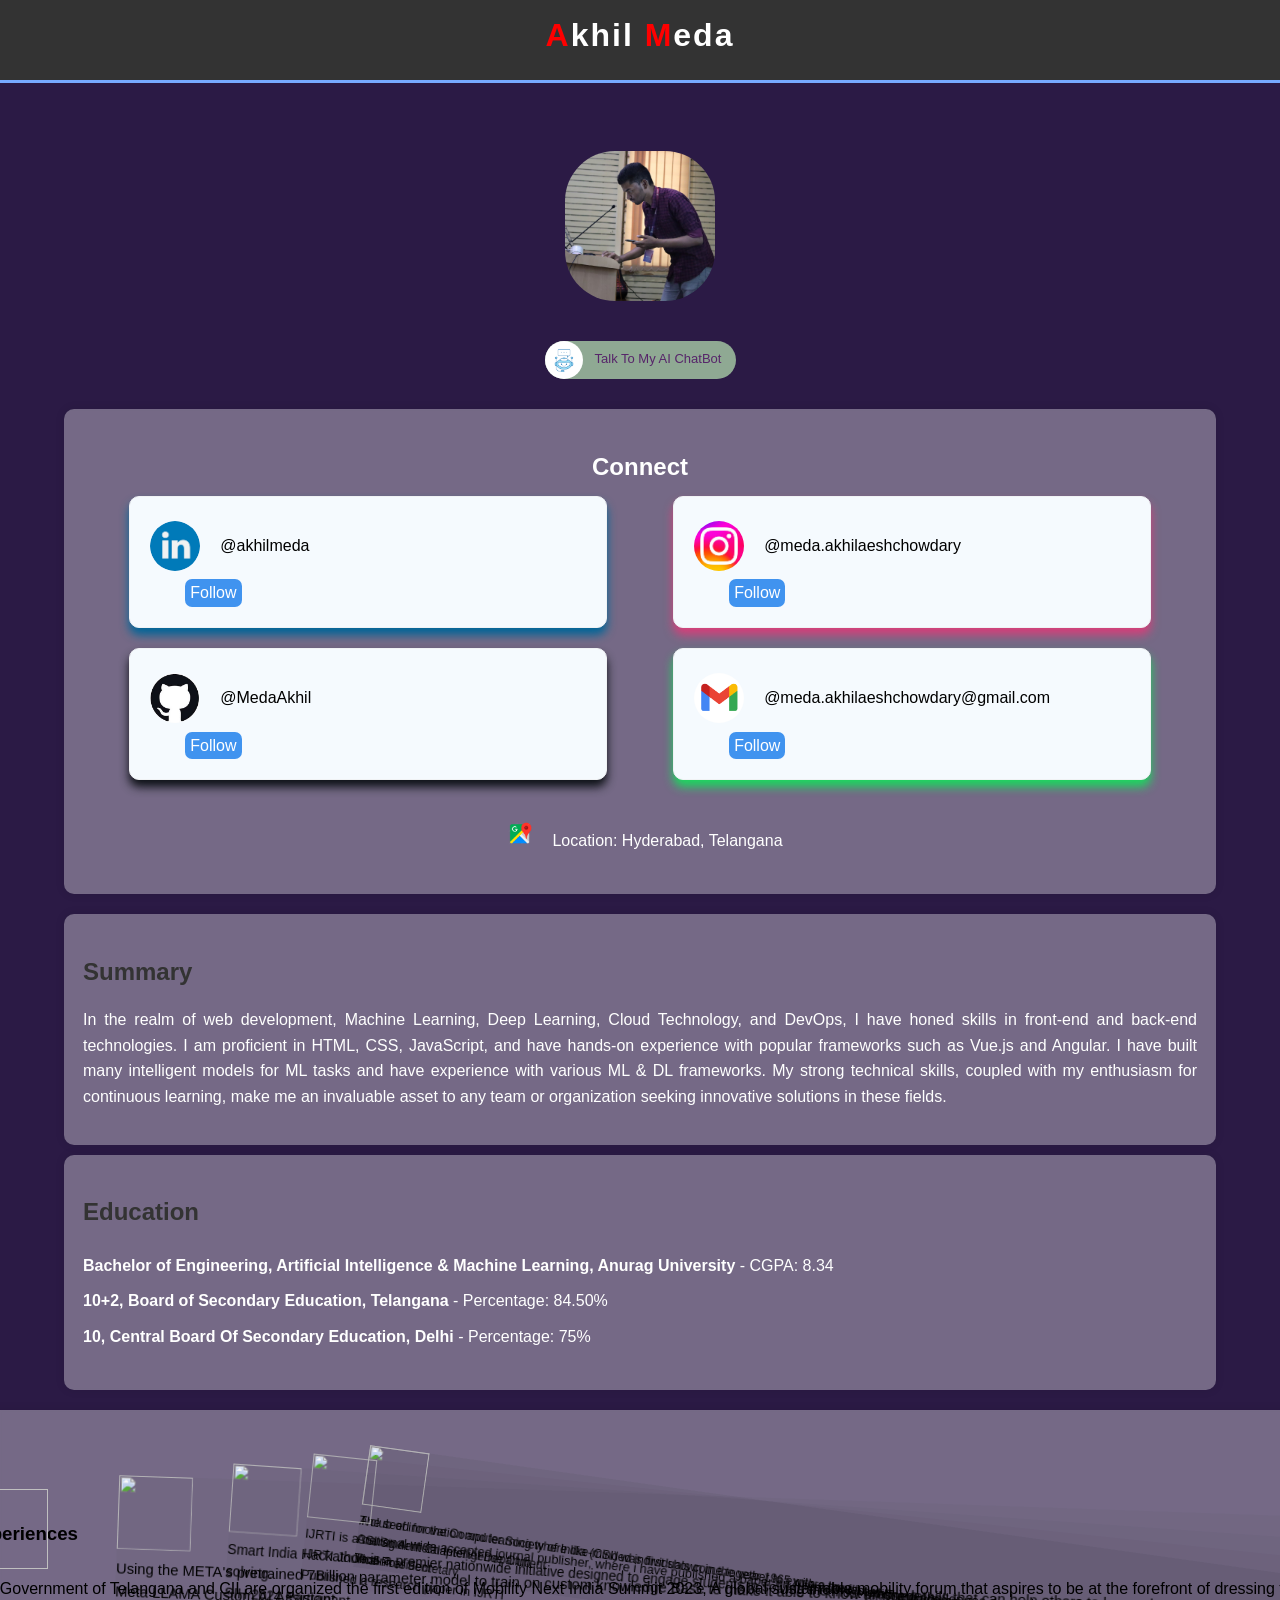
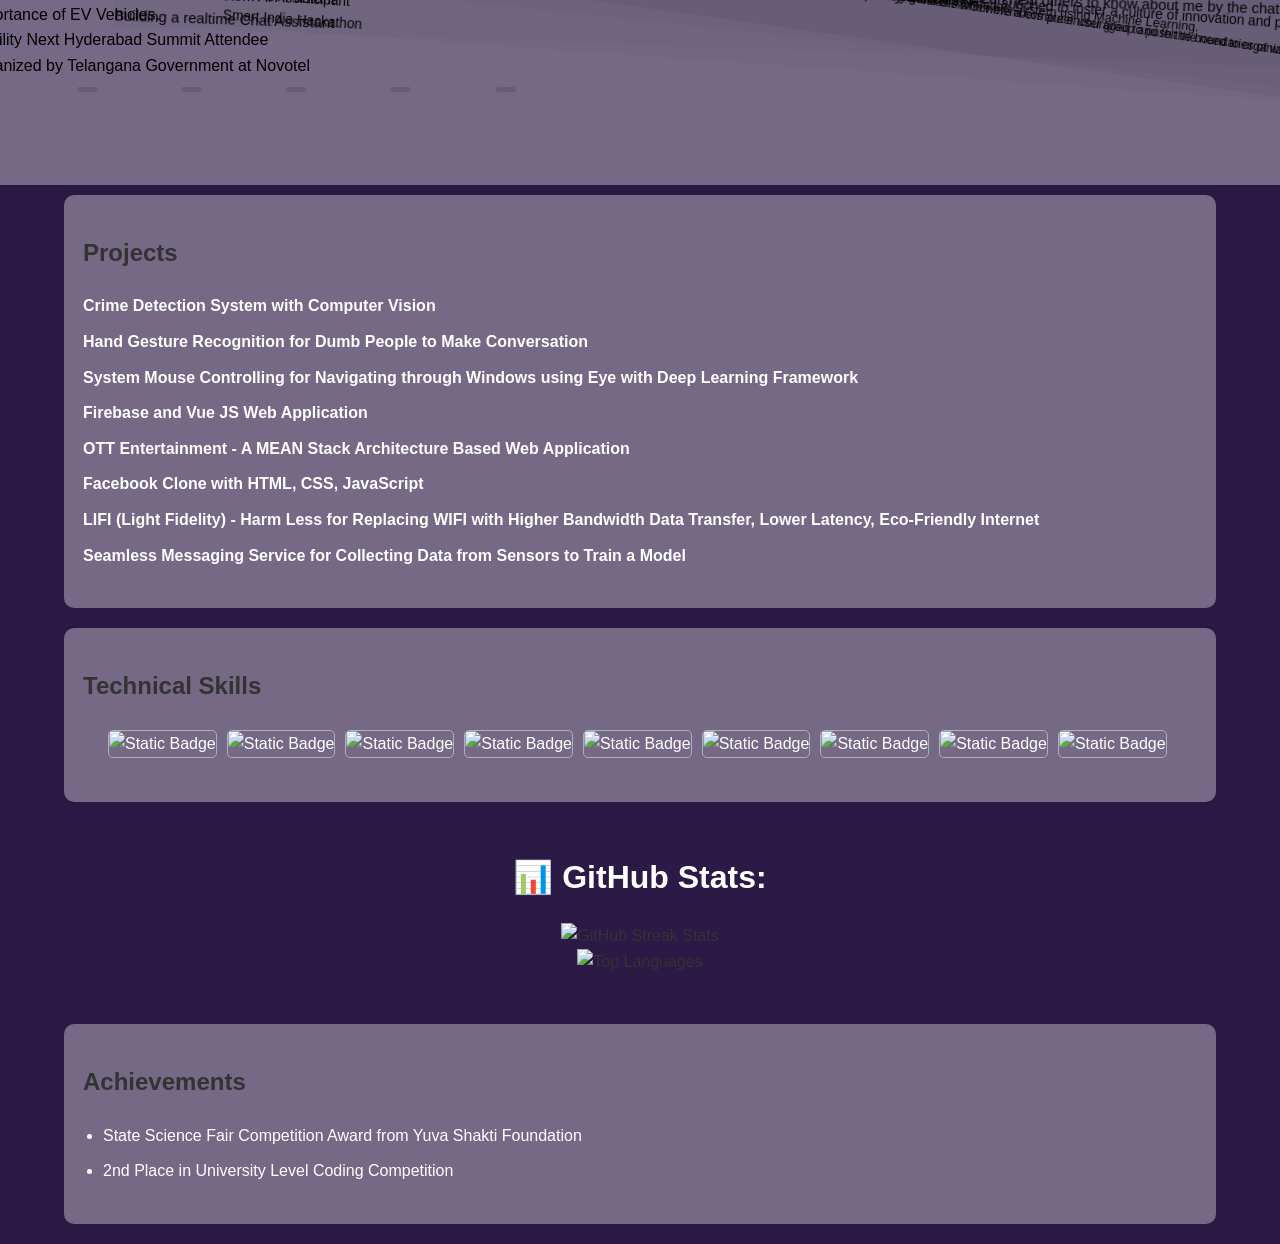
==== commit 43d85390: "skills changed" ====
--- a/index.html
+++ b/index.html
@@ -1202,7 +1202,7 @@
 
       <section class="skills" data-aos="fade-up" style="background-color: rgba(255, 255, 255, 0.35);color: white;">
         <h2>Technical Skills</h2>
-        <ul>
+        <!-- <ul>
           <li>
             <strong>Languages:</strong> Proficient in Python; Familiar with C++,
             Java, C, JavaScript, TypeScript
@@ -1222,7 +1222,7 @@
             <strong>Other:</strong> Problem Solving, Data Structures, and
             Algorithms
           </li>
-        </ul>
+        </ul> -->
 
 
         <style>
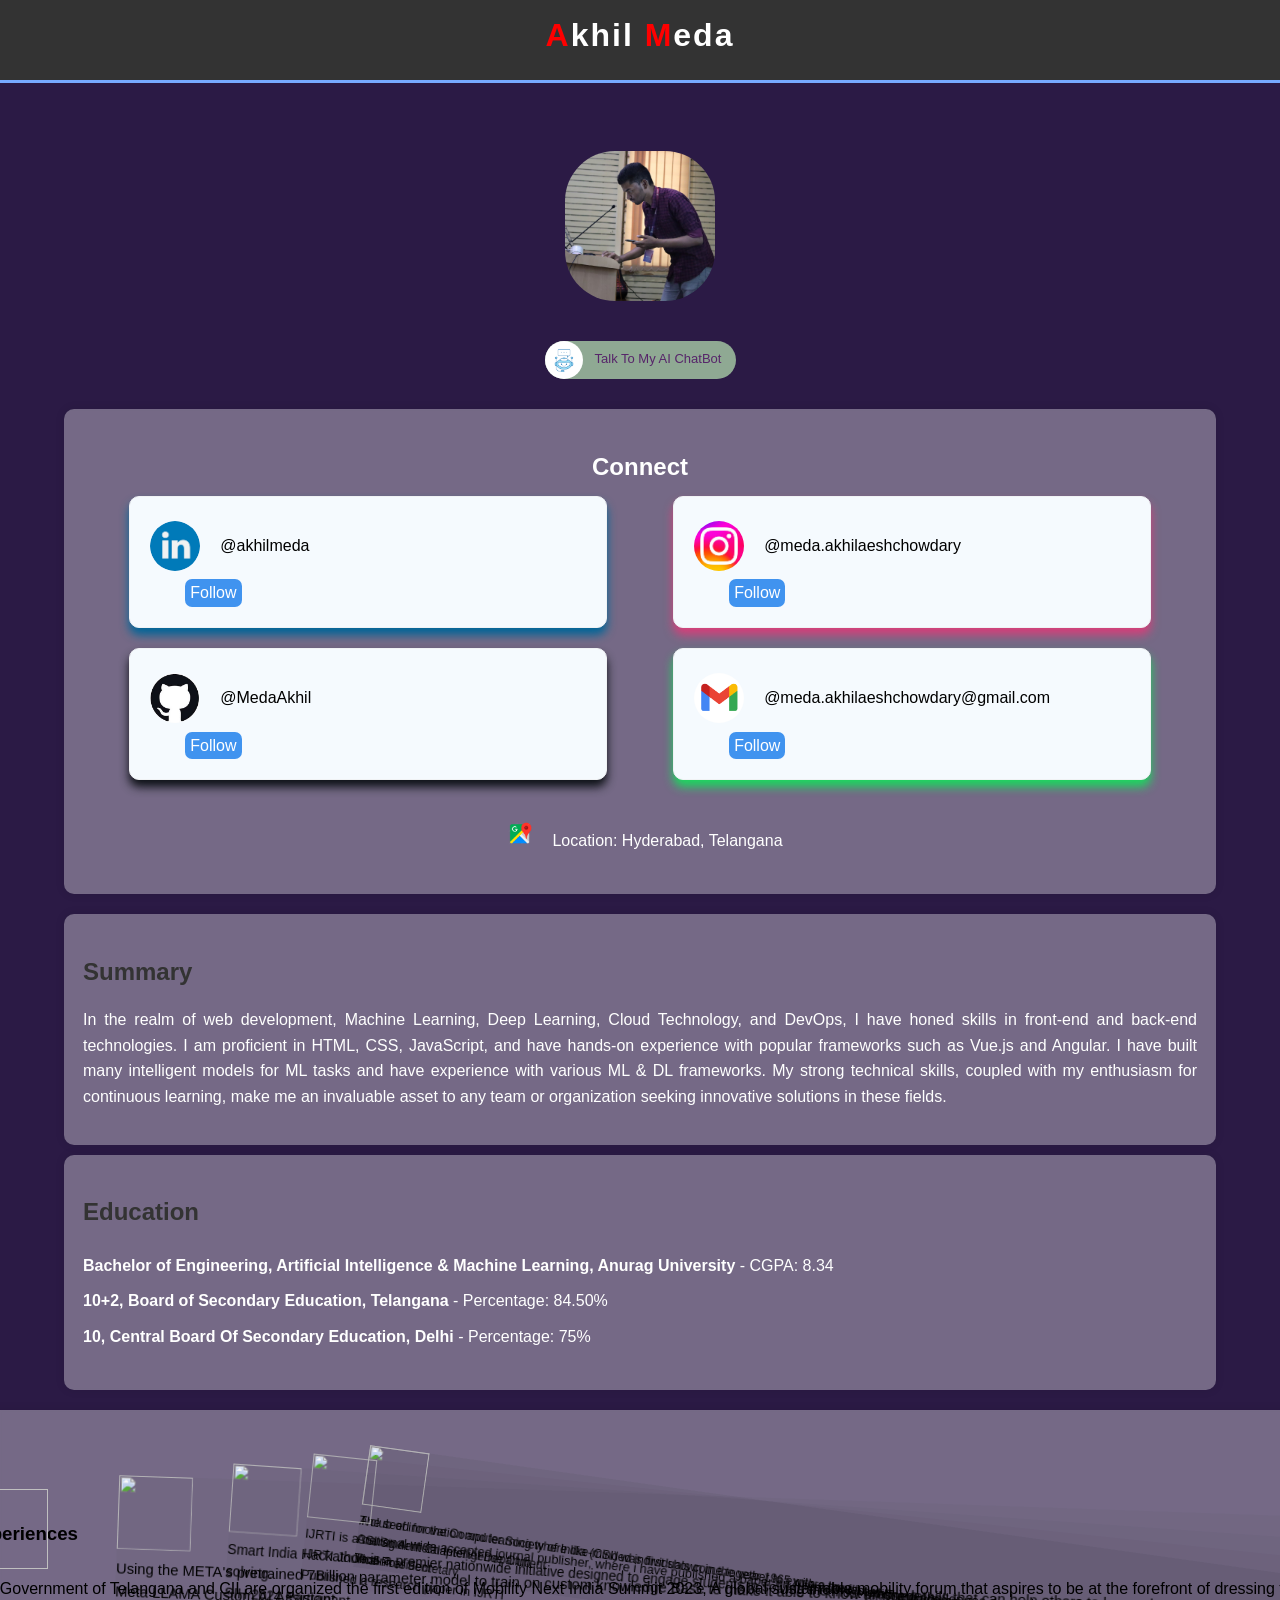
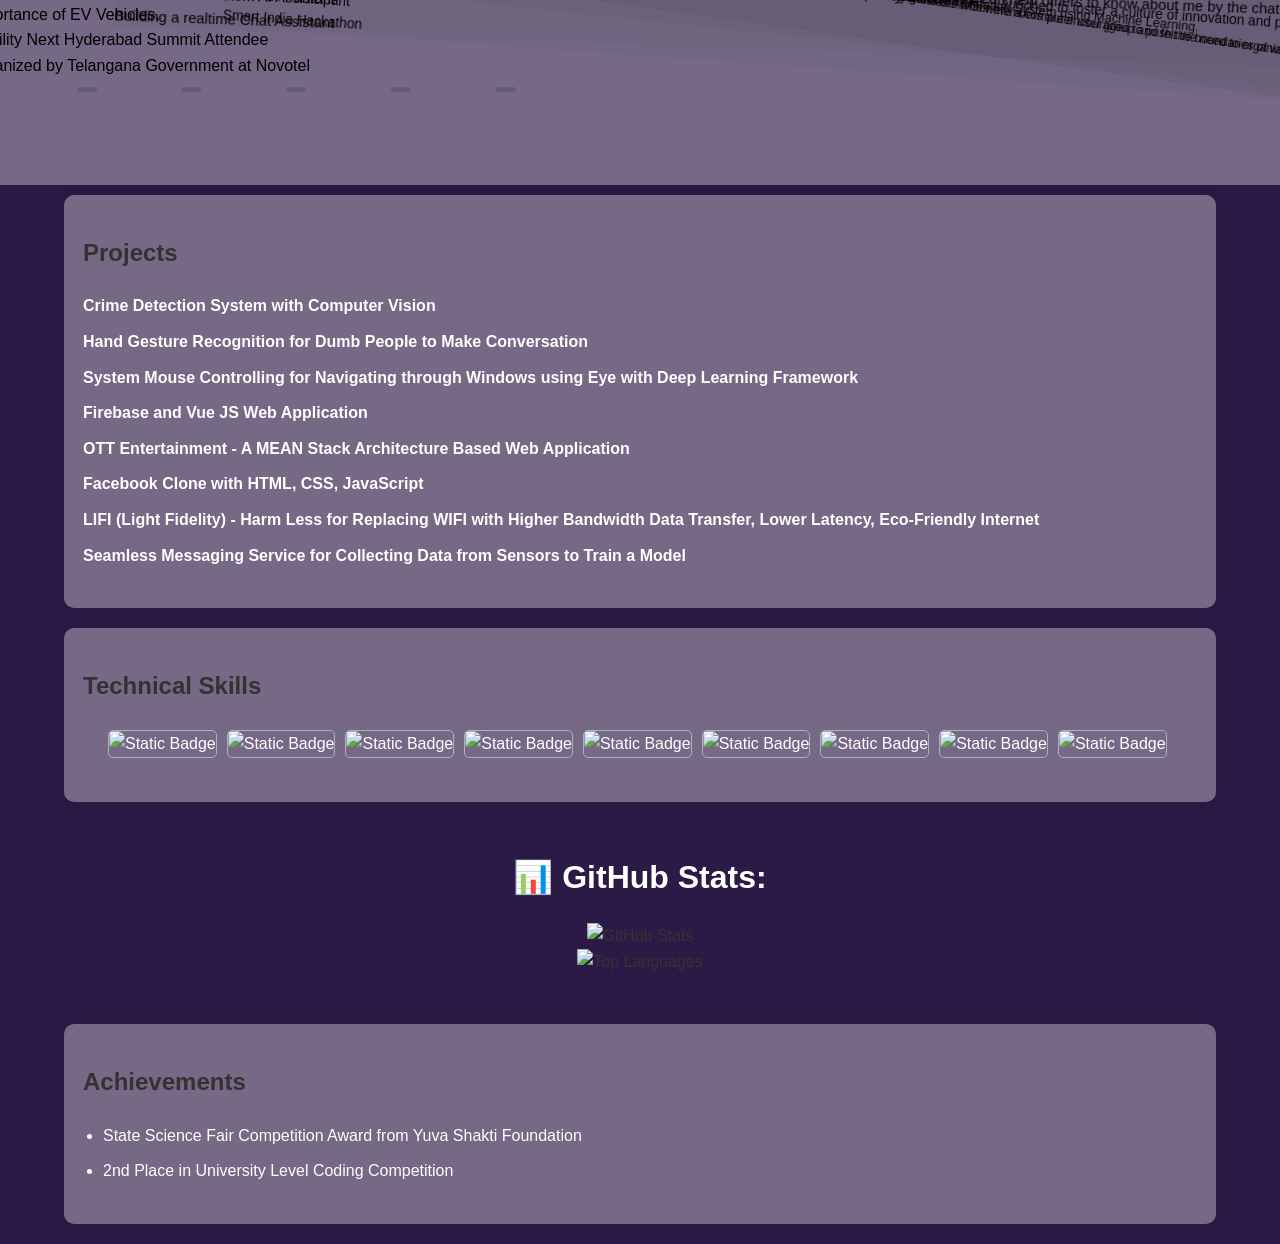
==== commit 87d82968: "gt stats changed" ====
--- a/index.html
+++ b/index.html
@@ -1330,9 +1330,9 @@
 
         <div>
           <h1 style="margin: 20px;color: white;">📊 GitHub Stats:</h1>
-          <!-- <img src="https://github-readme-stats.vercel.app/api?username=MedaAkhil&theme=dark&hide_border=false&include_all_commits=false&count_private=false" alt="GitHub Stats" /><br /> -->
-          <img src="https://github-readme-streak-stats.herokuapp.com/?user=MedaAkhil&theme=dark&hide_border=false"
-            alt="GitHub Streak Stats" /><br />
+          <img src="https://github-readme-stats.vercel.app/api?username=MedaAkhil&theme=dark&hide_border=false&include_all_commits=false&count_private=false" alt="GitHub Stats" /><br />
+          <!-- <img src="https://github-readme-streak-stats.herokuapp.com/?user=MedaAkhil&theme=dark&hide_border=false"
+            alt="GitHub Streak Stats" /><br /> -->
           <img
             src="https://github-readme-stats.vercel.app/api/top-langs/?username=MedaAkhil&theme=dark&hide_border=false&include_all_commits=false&count_private=false&layout=compact"
             alt="Top Languages" />
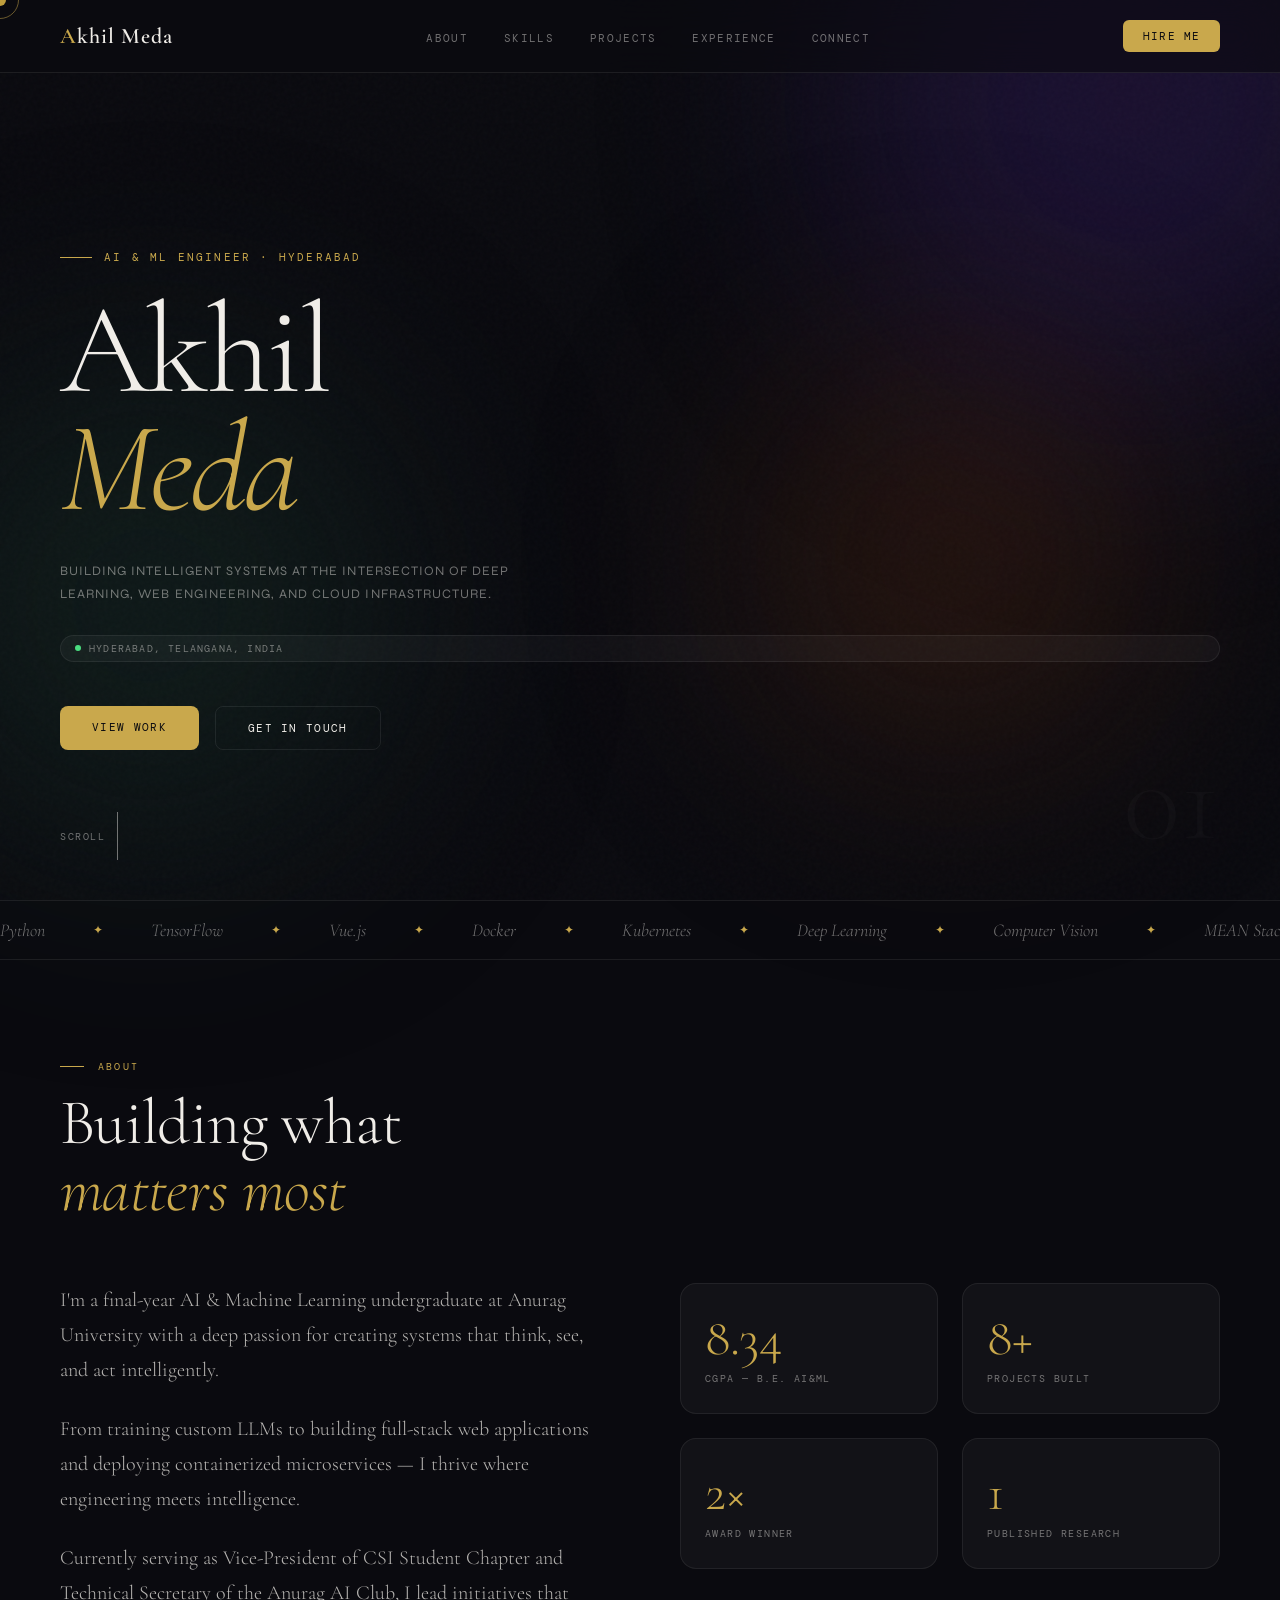
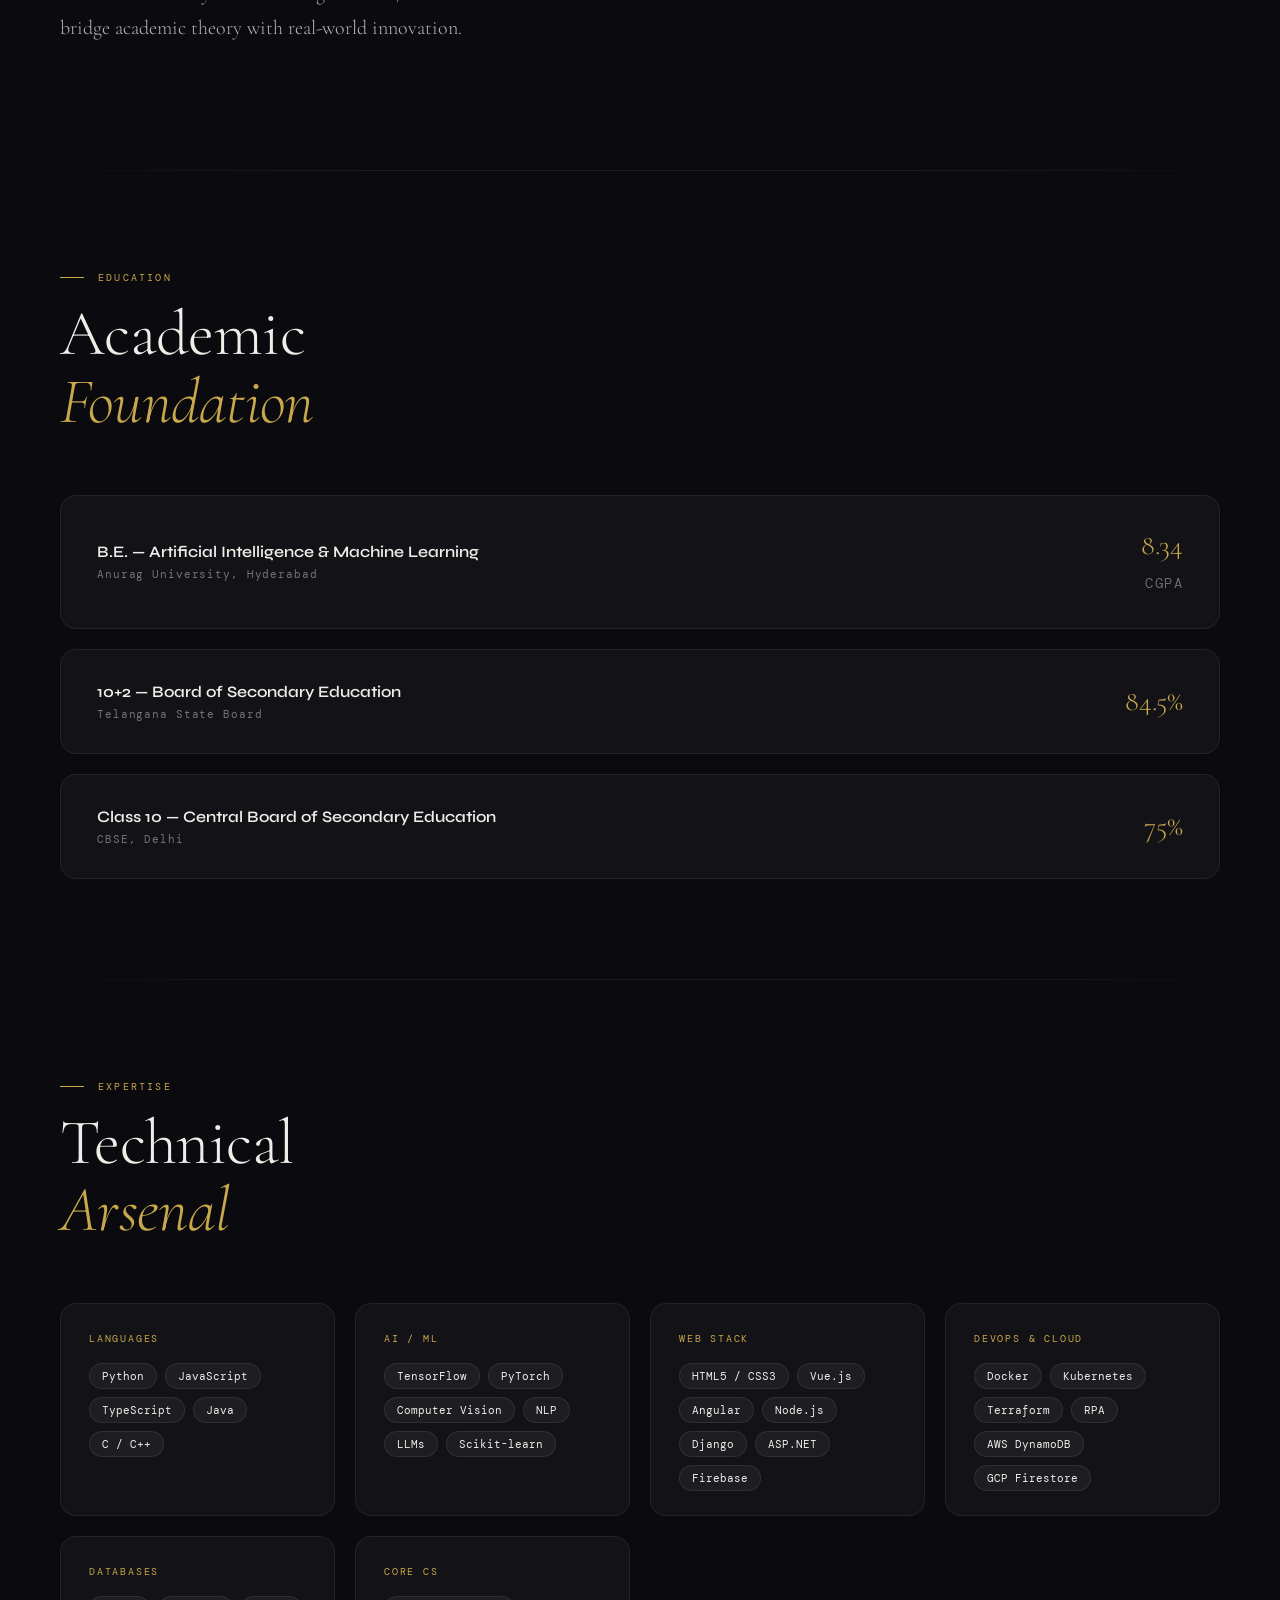
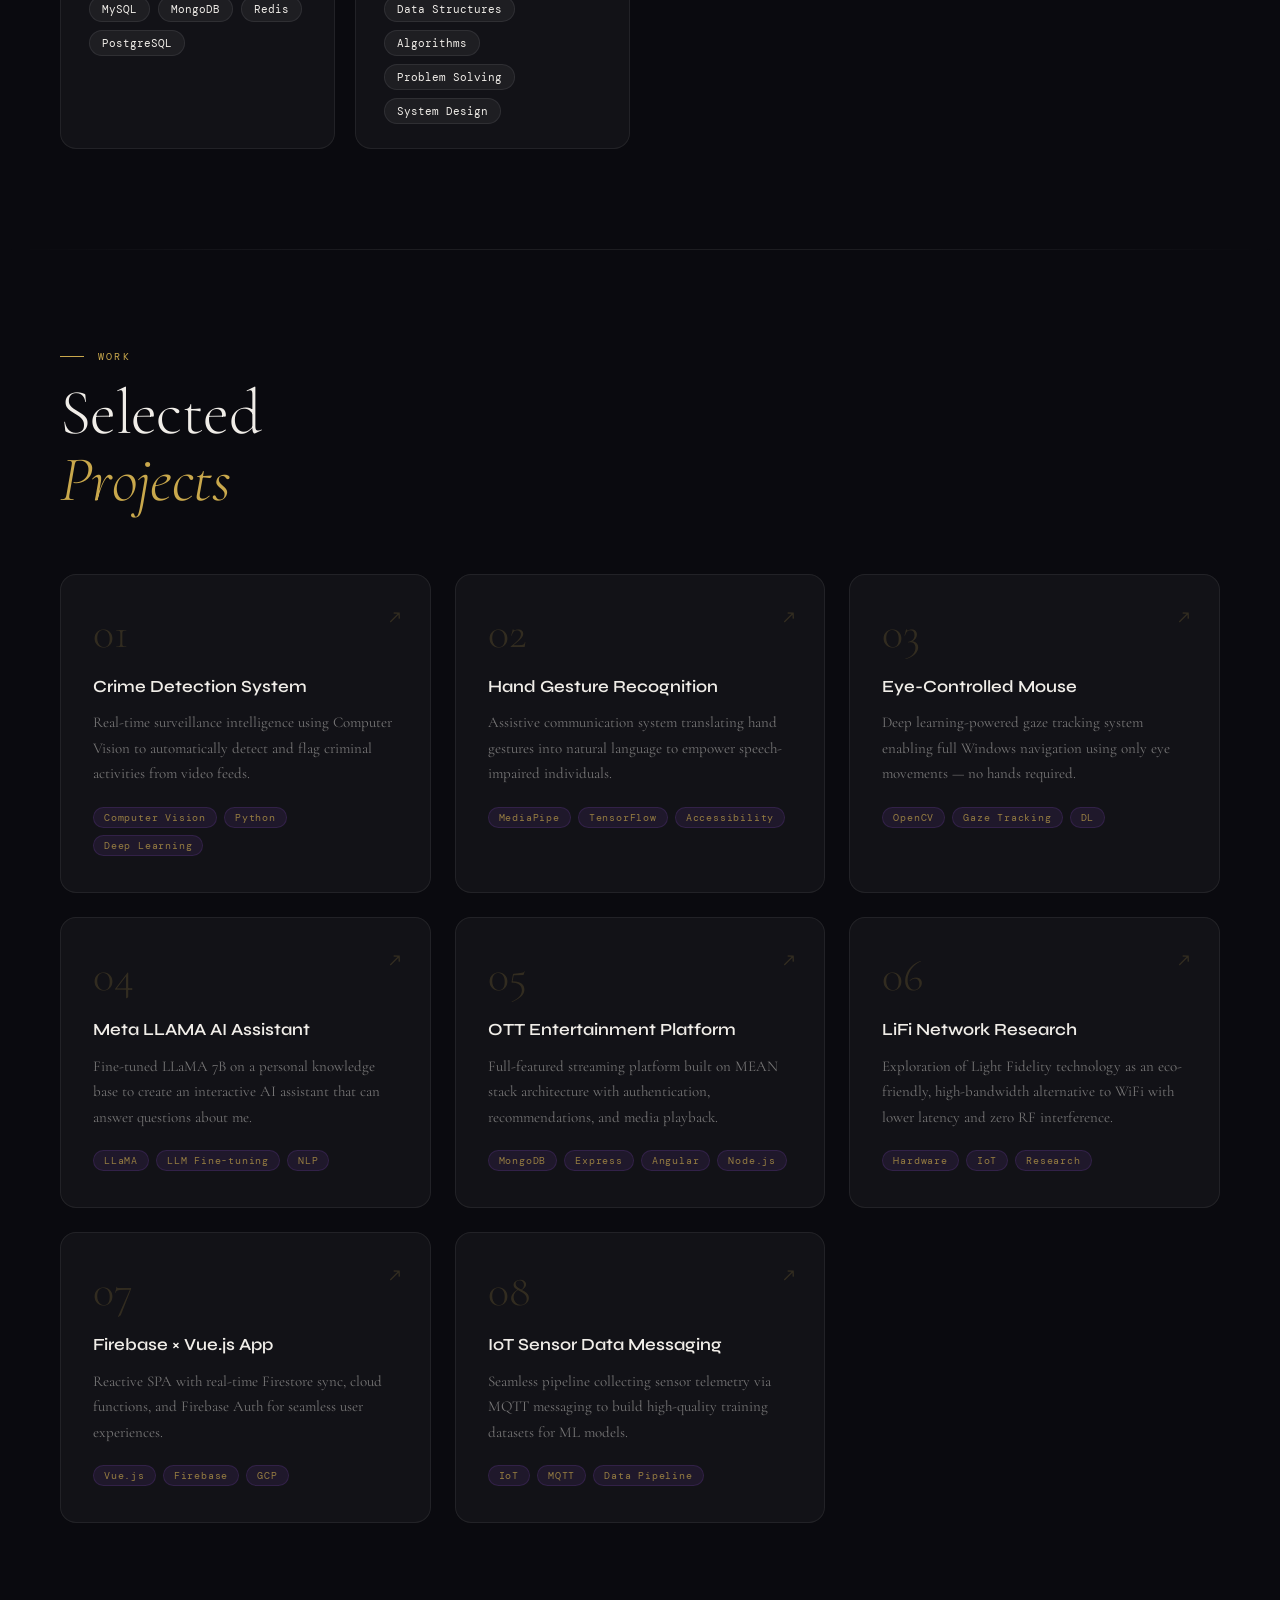
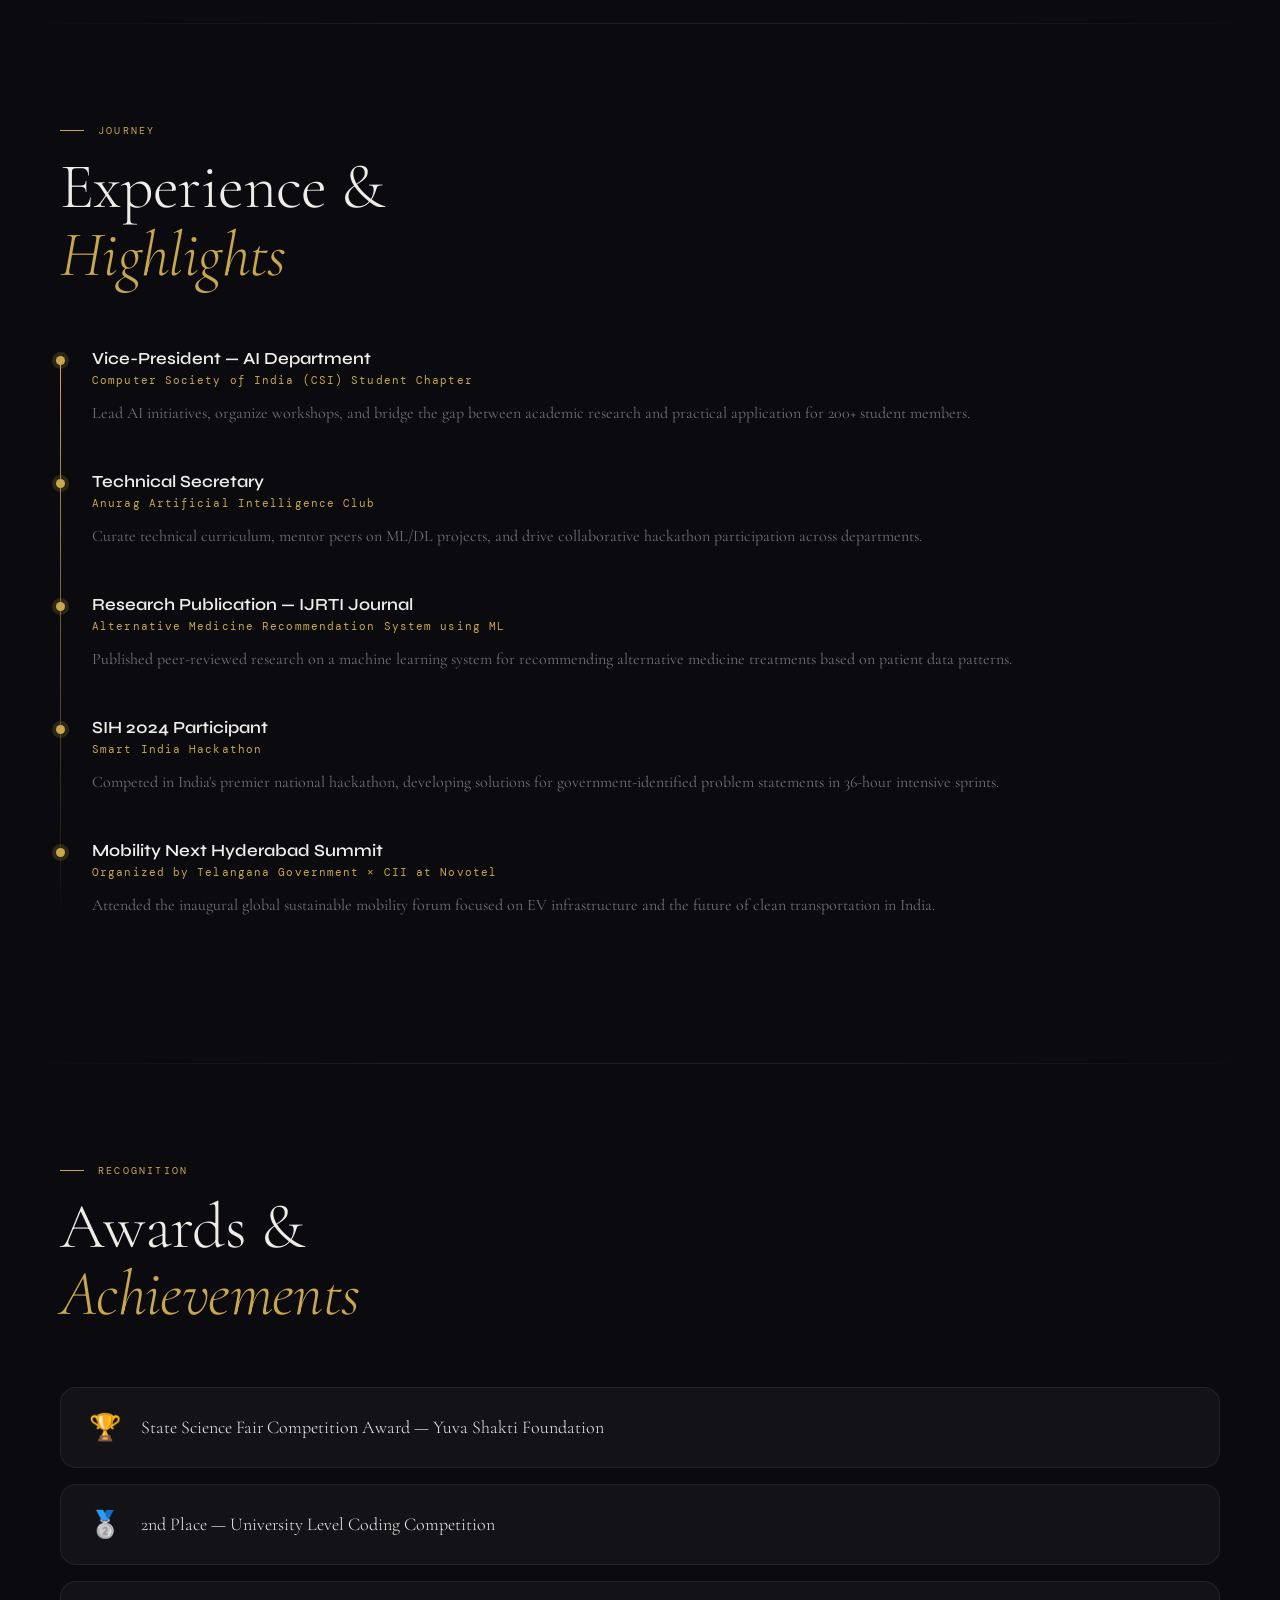
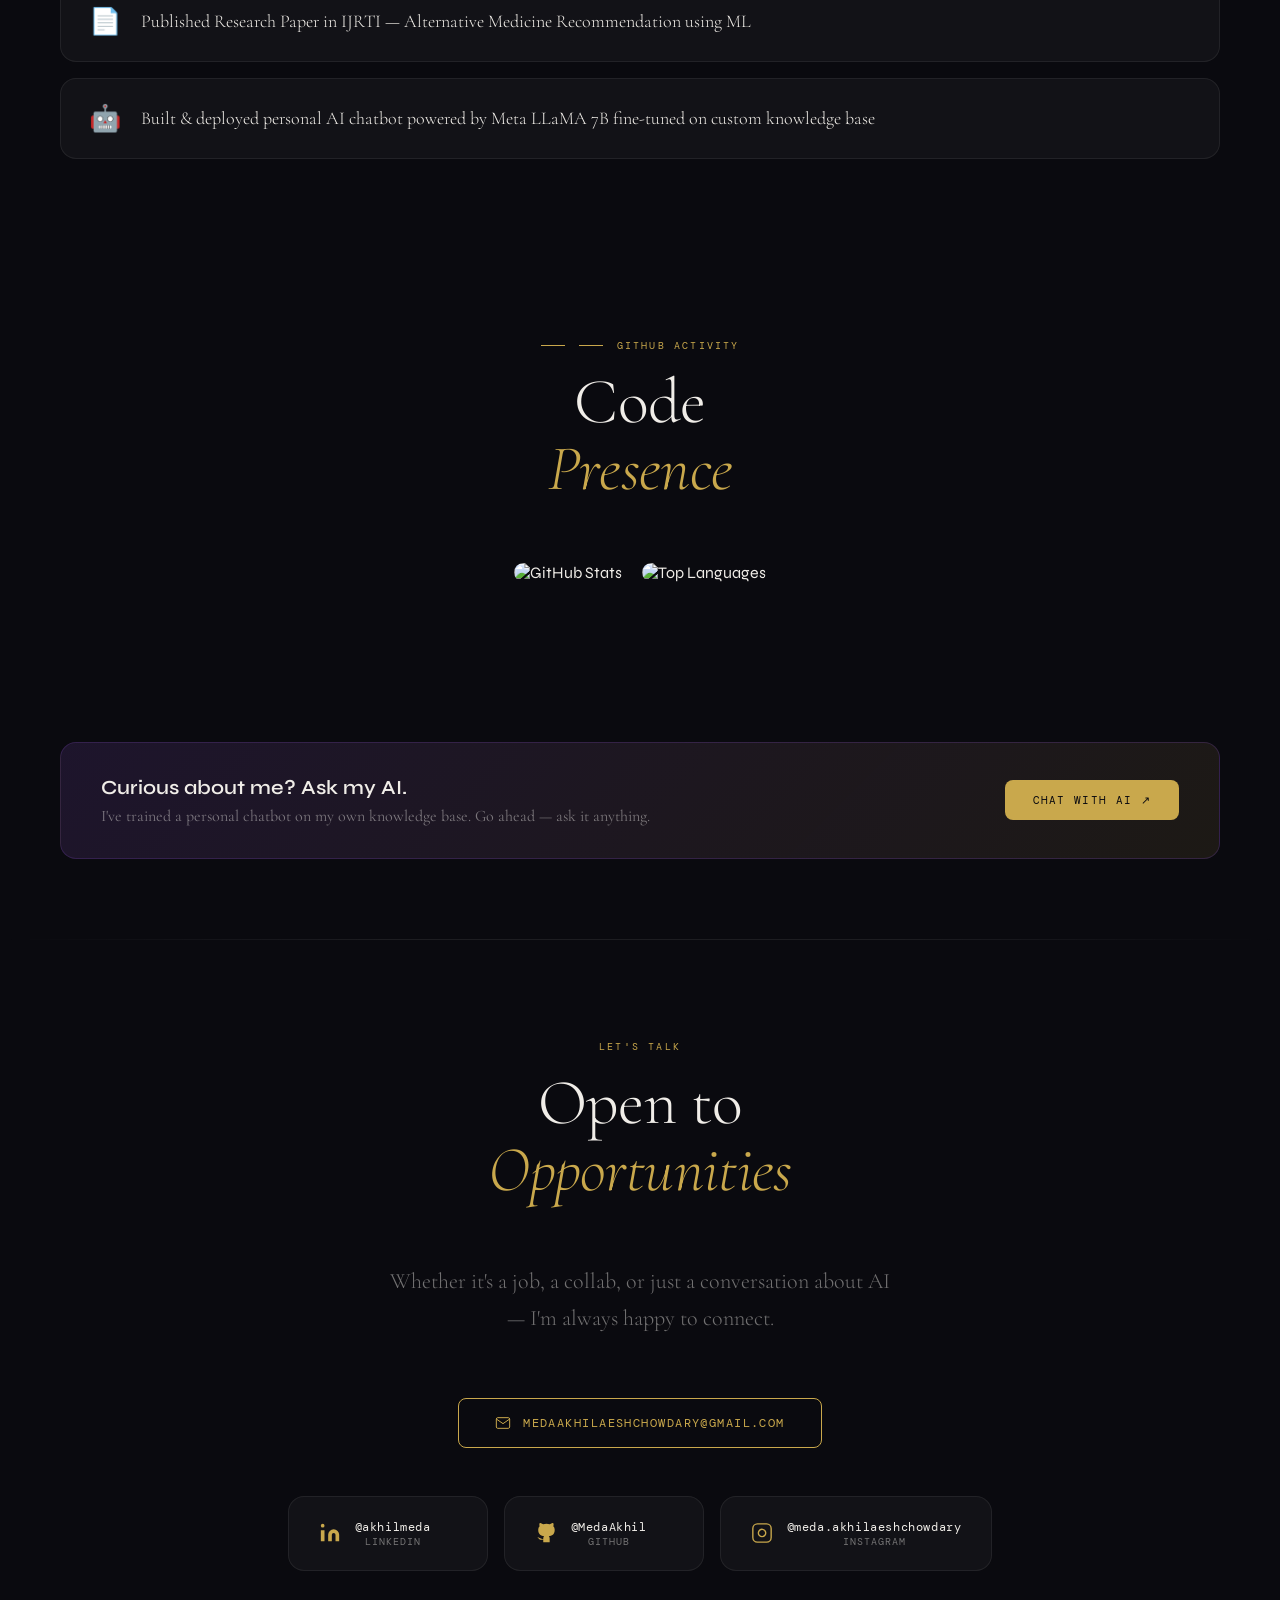
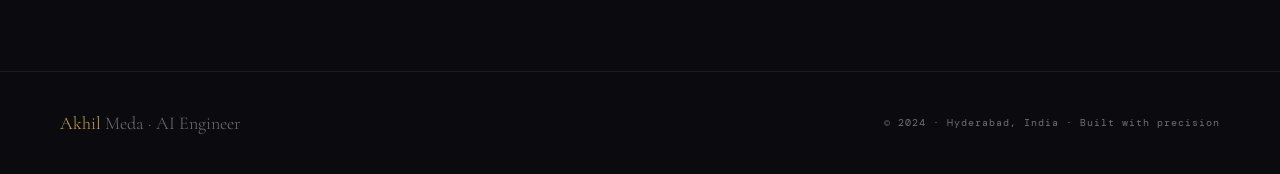
==== commit f633ee61: "claude code" ====
--- a/index.html
+++ b/index.html
@@ -1,1605 +1,974 @@
 <!DOCTYPE html>
 <html lang="en">
-
 <head>
   <meta charset="UTF-8" />
   <meta name="viewport" content="width=device-width, initial-scale=1.0" />
-  <title>Akhil Meda - Portfolio</title>
-  <meta content="Meda Akhil's Complete Portfolio Website." name="description" />
-  <meta content="Meda Akhil the UnderGrad student." property="og:title" />
-  <meta content="The tech enthusiast and a unique Engineer." property="og:description" />
-  <meta
-    content="https://media.licdn.com/dms/image/v2/D5603AQFZ9BVgJl1Fjw/profile-displayphoto-shrink_800_800/profile-displayphoto-shrink_800_800/0/1694783113585?e=1729123200&v=beta&t=jII6NlfI_zjp-m6S1oXl-kkk1tta5xyGITbV1TMdTc4"
-    property="og:image" />
-  <meta content="Meda Akhil the UnderGrad student." property="twitter:title" />
-  <meta content="The tech enthusiast and a unique Engineer." property="twitter:description" />
-  <meta
-    content="https://media.licdn.com/dms/image/v2/D5603AQFZ9BVgJl1Fjw/profile-displayphoto-shrink_800_800/profile-displayphoto-shrink_800_800/0/1694783113585?e=1729123200&v=beta&t=jII6NlfI_zjp-m6S1oXl-kkk1tta5xyGITbV1TMdTc4"
-    property="twitter:image" />
-  <meta property="og:type" content="website" />
-  <meta content="summary_large_image" name="twitter:card" />
-  <meta content="width=device-width, initial-scale=1" name="viewport" />
-  <link href="https://assets.website-files.com/6279077bf697b924fac6e205/css/moritzpetersen.633610c89.min.css"
-    rel="stylesheet" type="text/css" />
-  <script type="text/javascript">
-    !(function (o, c) {
-      var n = c.documentElement,
-        t = " w-mod-";
-      (n.className += t + "js"),
-        ("ontouchstart" in o ||
-          (o.DocumentTouch && c instanceof DocumentTouch)) &&
-        (n.className += t + "touch");
-    })(window, document);
-  </script>
-  <link
-    href="https://w0.peakpx.com/wallpaper/697/908/HD-wallpaper-iron-man-avangers-hero-iron-man-suit-superhero-tony-stark-thumbnail.jpg"
-    rel="shortcut icon" type="image/x-icon" />
-  <link
-    href="https://w0.peakpx.com/wallpaper/697/908/HD-wallpaper-iron-man-avangers-hero-iron-man-suit-superhero-tony-stark-thumbnail.jpg"
-    rel="apple-touch-icon" />
-  <link href="https://medaakhil.github.io/personalPortfolio/" rel="canonical" />
-
-  <script src="https://quack-books.moritz-petersen.de/script.js" data-site="GFYTXTHY" data-canonical="false"
-    defer></script>
-  <link rel="stylesheet" href="https://cdn.jsdelivr.net/npm/swiper@9/swiper-bundle.min.css" />
-  <link rel="stylesheet" href="https://cdnjs.cloudflare.com/ajax/libs/aos/2.3.4/aos.css"
-    integrity="sha512-GfnfINHdBDbi6+kz8jM/+4oa5n/ecrnUUN4HHhh0MgG8Fxmks+9XckcxFCXYZoAJI4qOoJqigZhxdZ+htqKf8A=="
-    crossorigin="anonymous" referrerpolicy="no-referrer" />
-  <script src="https://cdnjs.cloudflare.com/ajax/libs/aos/2.3.4/aos.js"
-    integrity="sha512-G8bGgnlwJxS5P72MmQm3VKNQ2VrOmnZmf0u1NdTKnPvGTQoB24yE83cD/4A6JtwP3fX3f+6cEFnXhCzA66+7Fw=="
-    crossorigin="anonymous" referrerpolicy="no-referrer"></script>
-  <link href="https://unpkg.com/aos@next/dist/aos.css" rel="stylesheet" />
+  <title>Akhil Meda — AI Engineer</title>
+  <link rel="preconnect" href="https://fonts.googleapis.com">
+  <link rel="preconnect" href="https://fonts.gstatic.com" crossorigin>
+  <link href="https://fonts.googleapis.com/css2?family=Cormorant+Garamond:ital,wght@0,300;0,400;0,600;1,300;1,400&family=DM+Mono:wght@300;400&family=Syne:wght@400;600;700;800&display=swap" rel="stylesheet">
 
   <style>
+    :root {
+      --ink: #0a0a0f;
+      --paper: #f5f2ee;
+      --gold: #c9a84c;
+      --gold-dim: rgba(201,168,76,0.18);
+      --violet: #6b3fa0;
+      --violet-dim: rgba(107,63,160,0.15);
+      --slate: #1c1c2e;
+      --glass: rgba(255,255,255,0.04);
+      --glass-border: rgba(255,255,255,0.08);
+      --text-primary: #f0ede8;
+      --text-muted: rgba(240,237,232,0.45);
+      --text-accent: #c9a84c;
+      --card-bg: rgba(255,255,255,0.035);
+      --card-border: rgba(255,255,255,0.07);
+      --radius: 16px;
+    }
+
+    *, *::before, *::after { box-sizing: border-box; margin: 0; padding: 0; }
+
+    html { scroll-behavior: smooth; }
+
     body {
-      font-family: Arial, sans-serif;
-      line-height: 1.6;
-      color: #333;
-      background-color: #2b1a45;
+      background: var(--ink);
+      color: var(--text-primary);
+      font-family: 'Syne', sans-serif;
+      overflow-x: hidden;
+      cursor: none;
+    }
+
+    /* ── CUSTOM CURSOR ── */
+    #cursor {
+      position: fixed; width: 12px; height: 12px;
+      background: var(--gold); border-radius: 50%;
+      pointer-events: none; z-index: 9999;
+      transform: translate(-50%,-50%);
+      transition: transform 0.08s, width 0.2s, height 0.2s, background 0.2s;
+      mix-blend-mode: difference;
+    }
+    #cursor-ring {
+      position: fixed; width: 38px; height: 38px;
+      border: 1px solid rgba(201,168,76,0.5); border-radius: 50%;
+      pointer-events: none; z-index: 9998;
+      transform: translate(-50%,-50%);
+      transition: transform 0.18s ease-out, width 0.25s, height 0.25s, opacity 0.2s;
+    }
+    body:hover #cursor { opacity: 1; }
+    a:hover ~ #cursor, button:hover ~ #cursor { width: 20px; height: 20px; }
+
+    /* ── NOISE OVERLAY ── */
+    body::before {
+      content: '';
+      position: fixed; inset: 0; z-index: 1;
+      pointer-events: none;
+      background-image: url("data:image/svg+xml,%3Csvg viewBox='0 0 256 256' xmlns='http://www.w3.org/2000/svg'%3E%3Cfilter id='n'%3E%3CfeTurbulence type='fractalNoise' baseFrequency='0.9' numOctaves='4' stitchTiles='stitch'/%3E%3C/filter%3E%3Crect width='100%25' height='100%25' filter='url(%23n)' opacity='1'/%3E%3C/svg%3E");
+      opacity: 0.025;
+    }
+
+    /* ── GLOW BLOBS ── */
+    .blob {
+      position: fixed; border-radius: 50%;
+      pointer-events: none; z-index: 0;
+      filter: blur(120px); opacity: 0.35;
+    }
+    .blob-1 { width: 600px; height: 600px; background: #3a1f6e; top: -200px; right: -150px; animation: drift1 18s ease-in-out infinite; }
+    .blob-2 { width: 500px; height: 500px; background: #1a3a2e; bottom: 5%; left: -100px; animation: drift2 22s ease-in-out infinite; }
+    .blob-3 { width: 400px; height: 400px; background: #5c2a10; top: 40%; right: 10%; animation: drift3 16s ease-in-out infinite; }
+
+    @keyframes drift1 { 0%,100%{transform:translate(0,0)} 50%{transform:translate(-60px,80px)} }
+    @keyframes drift2 { 0%,100%{transform:translate(0,0)} 50%{transform:translate(80px,-60px)} }
+    @keyframes drift3 { 0%,100%{transform:translate(0,0)} 33%{transform:translate(-40px,60px)} 66%{transform:translate(60px,-40px)} }
+
+    /* ── LAYOUT ── */
+    .wrapper { position: relative; z-index: 2; }
+
+    /* ── NAV ── */
+    nav {
+      position: fixed; top: 0; left: 0; right: 0; z-index: 100;
+      display: flex; align-items: center; justify-content: space-between;
+      padding: 20px 60px;
+      background: rgba(10,10,15,0.6);
+      backdrop-filter: blur(20px);
+      border-bottom: 1px solid var(--glass-border);
+      transition: padding 0.3s;
+    }
+    nav.scrolled { padding: 14px 60px; }
+    .nav-logo {
+      font-family: 'Cormorant Garamond', serif;
+      font-size: 22px; font-weight: 600; letter-spacing: 1px;
+      color: var(--text-primary);
+    }
+    .nav-logo span { color: var(--gold); }
+    .nav-links { display: flex; gap: 36px; list-style: none; }
+    .nav-links a {
+      font-family: 'DM Mono', monospace; font-size: 11px; letter-spacing: 0.12em;
+      color: var(--text-muted); text-decoration: none; text-transform: uppercase;
+      transition: color 0.2s;
+    }
+    .nav-links a:hover { color: var(--gold); }
+    .nav-cta {
+      font-family: 'DM Mono', monospace; font-size: 11px; letter-spacing: 0.1em;
+      color: var(--ink); background: var(--gold); padding: 9px 20px;
+      border-radius: 6px; text-decoration: none; text-transform: uppercase;
+      transition: opacity 0.2s, transform 0.2s;
+    }
+    .nav-cta:hover { opacity: 0.88; transform: translateY(-1px); }
+    @media(max-width:768px){
+      nav { padding: 16px 24px; }
+      .nav-links, .nav-cta { display: none; }
+    }
+
+    /* ── HERO ── */
+    #hero {
+      min-height: 100vh; display: flex; flex-direction: column;
+      justify-content: center; padding: 0 60px;
+      position: relative; overflow: hidden;
+    }
+    .hero-tag {
+      font-family: 'DM Mono', monospace; font-size: 11px;
+      letter-spacing: 0.2em; color: var(--gold); text-transform: uppercase;
+      margin-bottom: 28px; opacity: 0; animation: fadeUp 0.7s 0.3s forwards;
+      display: flex; align-items: center; gap: 12px;
+    }
+    .hero-tag::before { content: ''; width: 32px; height: 1px; background: var(--gold); }
+    .hero-name {
+      font-family: 'Cormorant Garamond', serif;
+      font-size: clamp(68px, 10vw, 140px);
+      font-weight: 300; line-height: 0.92;
+      letter-spacing: -0.02em;
+      color: var(--text-primary);
+      opacity: 0; animation: fadeUp 0.8s 0.5s forwards;
+    }
+    .hero-name em {
+      font-style: italic; color: var(--gold);
+      display: block;
+    }
+    .hero-sub {
+      font-family: 'Syne', sans-serif; font-size: 13px; font-weight: 400;
+      letter-spacing: 0.08em; color: var(--text-muted);
+      text-transform: uppercase; margin-top: 32px; max-width: 480px;
+      line-height: 1.8;
+      opacity: 0; animation: fadeUp 0.8s 0.75s forwards;
+    }
+    .hero-btns {
+      display: flex; gap: 16px; margin-top: 44px;
+      opacity: 0; animation: fadeUp 0.8s 1s forwards;
+    }
+    .btn-primary {
+      font-family: 'DM Mono', monospace; font-size: 11px; letter-spacing: 0.12em;
+      color: var(--ink); background: var(--gold); padding: 14px 32px;
+      border-radius: 8px; text-decoration: none; text-transform: uppercase;
+      transition: transform 0.2s, box-shadow 0.2s;
+      box-shadow: 0 0 0 0 rgba(201,168,76,0);
+    }
+    .btn-primary:hover { transform: translateY(-2px); box-shadow: 0 8px 30px rgba(201,168,76,0.3); }
+    .btn-outline {
+      font-family: 'DM Mono', monospace; font-size: 11px; letter-spacing: 0.12em;
+      color: var(--text-primary); border: 1px solid var(--glass-border);
+      padding: 14px 32px; border-radius: 8px; text-decoration: none;
+      text-transform: uppercase; transition: border-color 0.2s, background 0.2s;
+    }
+    .btn-outline:hover { border-color: var(--gold); background: var(--gold-dim); }
+
+    .hero-scroll {
+      position: absolute; bottom: 40px; left: 60px;
+      font-family: 'DM Mono', monospace; font-size: 10px;
+      letter-spacing: 0.15em; color: var(--text-muted); text-transform: uppercase;
+      display: flex; align-items: center; gap: 12px;
+      opacity: 0; animation: fadeUp 1s 1.4s forwards;
+    }
+    .hero-scroll::after {
+      content: ''; width: 1px; height: 48px; background: var(--text-muted);
+      animation: scrollLine 2s ease-in-out infinite;
+    }
+    @keyframes scrollLine { 0%,100%{transform:scaleY(1);opacity:1} 50%{transform:scaleY(0.3);opacity:0.3} }
+
+    .hero-number {
+      position: absolute; right: 60px; bottom: 40px;
+      font-family: 'Cormorant Garamond', serif; font-size: 120px;
+      font-weight: 300; color: rgba(255,255,255,0.025);
+      line-height: 1; user-select: none;
+    }
+
+    @keyframes fadeUp {
+      from { opacity: 0; transform: translateY(30px); }
+      to { opacity: 1; transform: translateY(0); }
+    }
+
+    @media(max-width:768px){
+      #hero { padding: 0 24px; }
+      .hero-scroll, .hero-number { display: none; }
+      .hero-btns { flex-direction: column; }
+    }
+
+    /* ── SECTION BASE ── */
+    section {
+      padding: 100px 60px; position: relative;
+      background: transparent; box-shadow: none; margin-top: 0;
+    }
+    @media(max-width:768px){ section { padding: 70px 24px; } }
+
+    .section-label {
+      font-family: 'DM Mono', monospace; font-size: 10px;
+      letter-spacing: 0.22em; color: var(--gold); text-transform: uppercase;
+      margin-bottom: 16px; display: flex; align-items: center; gap: 14px;
+    }
+    .section-label::before { content: ''; width: 24px; height: 1px; background: var(--gold); }
+
+    .section-title {
+      font-family: 'Cormorant Garamond', serif;
+      font-size: clamp(40px, 5vw, 72px); font-weight: 300;
+      line-height: 1.05; letter-spacing: -0.01em;
+      color: var(--text-primary); margin-bottom: 60px;
+    }
+    .section-title em { font-style: italic; color: var(--gold); }
+
+    /* ── DIVIDER ── */
+    .divider {
+      width: 100%; height: 1px;
+      background: linear-gradient(90deg, transparent, var(--glass-border) 30%, var(--glass-border) 70%, transparent);
       margin: 0;
-      padding: 0;
-    }
-
-    p {
-      text-align: justify;
-    }
-
-    .container1 {
-      width: 90%;
-      margin: 0 auto;
-      /* overflow: hidden; */
-      max-width: 1200px;
-    }
-
-    header {
-      background: #333;
-      color: #fff;
-      padding-top: 10px;
-      min-height: 70px;
-      border-bottom: #77aaff 3px solid;
-      text-align: center;
-    }
-
-    header h1 {
+    }
+
+    /* ── ABOUT ── */
+    #about .about-grid {
+      display: grid; grid-template-columns: 1fr 1fr; gap: 80px; align-items: start;
+    }
+    @media(max-width:900px){ #about .about-grid { grid-template-columns: 1fr; gap: 40px; } }
+
+    .about-text p {
+      font-family: 'Cormorant Garamond', serif; font-size: 20px; font-weight: 300;
+      line-height: 1.75; color: rgba(240,237,232,0.75); margin-bottom: 24px;
+    }
+    .about-stats {
+      display: grid; grid-template-columns: 1fr 1fr; gap: 24px;
+    }
+    .stat-card {
+      background: var(--card-bg); border: 1px solid var(--card-border);
+      border-radius: var(--radius); padding: 28px 24px;
+      transition: border-color 0.3s, transform 0.3s;
+    }
+    .stat-card:hover { border-color: var(--gold-dim); transform: translateY(-4px); }
+    .stat-num {
+      font-family: 'Cormorant Garamond', serif; font-size: 52px; font-weight: 300;
+      color: var(--gold); line-height: 1; margin-bottom: 8px;
+    }
+    .stat-label {
+      font-family: 'DM Mono', monospace; font-size: 10px;
+      letter-spacing: 0.14em; color: var(--text-muted); text-transform: uppercase;
+    }
+
+    /* ── EDUCATION ── */
+    #education .edu-list { display: flex; flex-direction: column; gap: 20px; }
+    .edu-card {
+      background: var(--card-bg); border: 1px solid var(--card-border);
+      border-radius: var(--radius); padding: 32px 36px;
+      display: grid; grid-template-columns: 1fr auto;
+      gap: 12px 20px; align-items: center;
+      transition: border-color 0.3s, transform 0.3s;
+      position: relative; overflow: hidden;
+    }
+    .edu-card::before {
+      content: ''; position: absolute; left: 0; top: 0; bottom: 0;
+      width: 3px; background: var(--gold); transform: scaleY(0);
+      transition: transform 0.3s; transform-origin: bottom;
+    }
+    .edu-card:hover { border-color: var(--gold-dim); transform: translateX(6px); }
+    .edu-card:hover::before { transform: scaleY(1); }
+    .edu-degree {
+      font-family: 'Syne', sans-serif; font-size: 16px; font-weight: 600;
+      color: var(--text-primary); margin-bottom: 6px;
+    }
+    .edu-school {
+      font-family: 'DM Mono', monospace; font-size: 11px;
+      letter-spacing: 0.08em; color: var(--text-muted);
+    }
+    .edu-grade {
+      font-family: 'Cormorant Garamond', serif; font-size: 28px;
+      font-weight: 300; color: var(--gold); text-align: right;
+    }
+
+    /* ── SKILLS ── */
+    #skills .skills-grid {
+      display: grid; grid-template-columns: repeat(auto-fill, minmax(260px, 1fr));
+      gap: 20px;
+    }
+    .skill-group {
+      background: var(--card-bg); border: 1px solid var(--card-border);
+      border-radius: var(--radius); padding: 28px 28px 24px;
+      transition: border-color 0.3s, transform 0.3s;
+    }
+    .skill-group:hover { border-color: var(--gold-dim); transform: translateY(-4px); }
+    .skill-group-title {
+      font-family: 'DM Mono', monospace; font-size: 10px;
+      letter-spacing: 0.18em; color: var(--gold); text-transform: uppercase;
+      margin-bottom: 18px;
+    }
+    .skill-tags { display: flex; flex-wrap: wrap; gap: 8px; }
+    .skill-tag {
+      font-family: 'DM Mono', monospace; font-size: 11px;
+      padding: 5px 12px; border-radius: 100px;
+      background: rgba(255,255,255,0.05); border: 1px solid var(--glass-border);
+      color: var(--text-primary); transition: background 0.2s, border-color 0.2s;
+    }
+    .skill-tag:hover { background: var(--gold-dim); border-color: var(--gold); color: var(--gold); }
+
+    /* ── PROJECTS ── */
+    #projects .projects-grid {
+      display: grid; grid-template-columns: repeat(auto-fill, minmax(340px, 1fr));
+      gap: 24px;
+    }
+    .project-card {
+      background: var(--card-bg); border: 1px solid var(--card-border);
+      border-radius: var(--radius); padding: 36px 32px;
+      position: relative; overflow: hidden;
+      transition: border-color 0.3s, transform 0.3s;
+    }
+    .project-card::after {
+      content: ''; position: absolute; inset: 0;
+      background: radial-gradient(400px circle at var(--mx,50%) var(--my,50%), rgba(201,168,76,0.06), transparent 70%);
+      opacity: 0; transition: opacity 0.3s;
+    }
+    .project-card:hover { border-color: rgba(201,168,76,0.3); transform: translateY(-6px); }
+    .project-card:hover::after { opacity: 1; }
+    .project-num {
+      font-family: 'Cormorant Garamond', serif; font-size: 44px;
+      font-weight: 300; color: rgba(201,168,76,0.18);
+      line-height: 1; margin-bottom: 20px; user-select: none;
+    }
+    .project-title {
+      font-family: 'Syne', sans-serif; font-size: 17px; font-weight: 600;
+      color: var(--text-primary); margin-bottom: 12px; line-height: 1.4;
+    }
+    .project-desc {
+      font-family: 'Cormorant Garamond', serif; font-size: 15px;
+      line-height: 1.7; color: var(--text-muted);
+    }
+    .project-tags { display: flex; flex-wrap: wrap; gap: 7px; margin-top: 20px; }
+    .project-tag {
+      font-family: 'DM Mono', monospace; font-size: 10px;
+      letter-spacing: 0.08em; padding: 3px 10px; border-radius: 100px;
+      background: var(--violet-dim); color: rgba(201,168,76,0.7);
+      border: 1px solid rgba(107,63,160,0.25);
+    }
+    .project-arrow {
+      position: absolute; top: 32px; right: 28px;
+      font-size: 18px; color: var(--gold-dim);
+      transition: color 0.2s, transform 0.2s;
+    }
+    .project-card:hover .project-arrow { color: var(--gold); transform: translate(3px,-3px); }
+
+    /* ── EXPERIENCE / TIMELINE ── */
+    #experience .timeline { position: relative; padding-left: 32px; }
+    #experience .timeline::before {
+      content: ''; position: absolute; left: 0; top: 8px; bottom: 0;
+      width: 1px; background: linear-gradient(to bottom, var(--gold) 0%, transparent 100%);
+    }
+    .timeline-item {
+      position: relative; margin-bottom: 44px;
+    }
+    .timeline-item::before {
+      content: ''; position: absolute; left: -36px; top: 8px;
+      width: 9px; height: 9px; border-radius: 50%;
+      background: var(--gold); box-shadow: 0 0 0 4px var(--gold-dim);
+    }
+    .timeline-title {
+      font-family: 'Syne', sans-serif; font-size: 17px; font-weight: 600;
+      color: var(--text-primary); margin-bottom: 4px;
+    }
+    .timeline-org {
+      font-family: 'DM Mono', monospace; font-size: 11px;
+      letter-spacing: 0.1em; color: var(--gold); margin-bottom: 12px;
+    }
+    .timeline-desc {
+      font-family: 'Cormorant Garamond', serif; font-size: 16px;
+      line-height: 1.75; color: var(--text-muted);
+    }
+
+    /* ── ACHIEVEMENTS ── */
+    #achievements .ach-list { display: flex; flex-direction: column; gap: 16px; }
+    .ach-card {
+      background: var(--card-bg); border: 1px solid var(--card-border);
+      border-radius: var(--radius); padding: 24px 28px;
+      display: flex; align-items: center; gap: 20px;
+      transition: border-color 0.3s, transform 0.3s;
+    }
+    .ach-card:hover { border-color: var(--gold-dim); transform: translateX(8px); }
+    .ach-icon { font-size: 26px; flex-shrink: 0; }
+    .ach-text {
+      font-family: 'Cormorant Garamond', serif; font-size: 18px;
+      font-weight: 300; color: var(--text-primary); line-height: 1.5;
+    }
+
+    /* ── CONNECT ── */
+    #connect { text-align: center; }
+    #connect .section-label { justify-content: center; }
+    #connect .section-label::before { display: none; }
+    .connect-subtitle {
+      font-family: 'Cormorant Garamond', serif; font-size: 22px;
+      font-weight: 300; color: var(--text-muted);
+      max-width: 500px; margin: 0 auto 60px; line-height: 1.7;
+    }
+    .social-grid {
+      display: flex; justify-content: center; gap: 16px; flex-wrap: wrap;
+    }
+    .social-card {
+      background: var(--card-bg); border: 1px solid var(--card-border);
+      border-radius: var(--radius); padding: 22px 30px;
+      display: flex; align-items: center; gap: 14px;
+      text-decoration: none; transition: border-color 0.3s, transform 0.3s, background 0.3s;
+      min-width: 200px;
+    }
+    .social-card:hover { border-color: var(--gold); background: var(--gold-dim); transform: translateY(-4px); }
+    .social-card svg { width: 22px; height: 22px; flex-shrink: 0; }
+    .social-handle {
+      font-family: 'DM Mono', monospace; font-size: 12px;
+      letter-spacing: 0.05em; color: var(--text-primary);
+    }
+    .social-label {
+      font-family: 'DM Mono', monospace; font-size: 10px;
+      letter-spacing: 0.1em; color: var(--text-muted); text-transform: uppercase;
+    }
+    .email-btn {
+      display: inline-flex; align-items: center; gap: 12px;
+      font-family: 'DM Mono', monospace; font-size: 12px;
+      letter-spacing: 0.12em; text-transform: uppercase;
+      color: var(--gold); border: 1px solid var(--gold);
+      padding: 16px 36px; border-radius: 8px; text-decoration: none;
+      margin-bottom: 48px; transition: background 0.2s, color 0.2s, transform 0.2s;
+    }
+    .email-btn:hover { background: var(--gold); color: var(--ink); transform: translateY(-2px); }
+
+    /* ── CHATBOT STRIP ── */
+    .chatbot-strip {
+      background: linear-gradient(135deg, rgba(107,63,160,0.2), rgba(201,168,76,0.1));
+      border: 1px solid rgba(107,63,160,0.3);
+      border-radius: var(--radius); padding: 32px 40px;
+      display: flex; align-items: center; justify-content: space-between;
+      gap: 24px; margin: 80px 60px 0; flex-wrap: wrap;
+    }
+    .chatbot-strip-text h3 {
+      font-family: 'Syne', sans-serif; font-size: 20px; font-weight: 600;
+      color: var(--text-primary); margin-bottom: 6px;
+    }
+    .chatbot-strip-text p {
+      font-family: 'Cormorant Garamond', serif; font-size: 16px;
+      color: var(--text-muted);
+    }
+    .chatbot-btn {
+      font-family: 'DM Mono', monospace; font-size: 11px; letter-spacing: 0.12em;
+      text-transform: uppercase; color: var(--ink); background: var(--gold);
+      padding: 13px 28px; border-radius: 8px; text-decoration: none;
+      white-space: nowrap; transition: opacity 0.2s, transform 0.2s;
+    }
+    .chatbot-btn:hover { opacity: 0.88; transform: translateY(-2px); }
+    @media(max-width:768px){ .chatbot-strip { margin: 60px 24px 0; } }
+
+    /* ── GITHUB STATS ── */
+    #github { padding: 80px 60px; text-align: center; }
+    #github .gh-cards {
+      display: flex; justify-content: center; gap: 20px; flex-wrap: wrap; margin-top: 40px;
+    }
+    #github img { border-radius: 12px; max-width: 100%; }
+    @media(max-width:768px){ #github { padding: 60px 24px; } }
+
+    /* ── FOOTER ── */
+    footer {
+      padding: 40px 60px; border-top: 1px solid var(--glass-border);
+      display: flex; align-items: center; justify-content: space-between;
+      flex-wrap: wrap; gap: 16px;
+    }
+    .footer-name {
+      font-family: 'Cormorant Garamond', serif; font-size: 18px;
+      font-weight: 300; color: var(--text-muted);
+    }
+    .footer-name span { color: var(--gold); }
+    .footer-copy {
+      font-family: 'DM Mono', monospace; font-size: 10px;
+      letter-spacing: 0.1em; color: var(--text-muted);
+    }
+    @media(max-width:768px){
+      footer { padding: 30px 24px; }
+      footer { flex-direction: column; text-align: center; }
+    }
+
+    /* ── SCROLL REVEAL ── */
+    .reveal {
+      opacity: 0; transform: translateY(40px);
+      transition: opacity 0.7s ease, transform 0.7s ease;
+    }
+    .reveal.visible { opacity: 1; transform: translateY(0); }
+    .reveal-delay-1 { transition-delay: 0.1s; }
+    .reveal-delay-2 { transition-delay: 0.2s; }
+    .reveal-delay-3 { transition-delay: 0.3s; }
+    .reveal-delay-4 { transition-delay: 0.4s; }
+
+    /* ── MARQUEE STRIP ── */
+    .marquee-wrap {
+      overflow: hidden; border-top: 1px solid var(--glass-border);
+      border-bottom: 1px solid var(--glass-border); padding: 18px 0;
       margin: 0;
-      font-size: 2em;
-      letter-spacing: 2px;
-    }
-
-    section {
-      padding: 19px;
-      margin-top: 10px;
-      /* background: #fff; */
-      box-shadow: 0 0 10px rgba(0, 0, 0, 0.1);
-      transition: opacity 1s ease-out;
-    }
-
-    h2 {
-      color: #333;
-      margin-bottom: 10px;
-      font-size: 1.5em;
-    }
-
-    ul {
-      list-style-type: none;
-      padding: 0;
-    }
-
-    li {
-      padding: 5px 0;
-    }
-
-    .contact-info,
-    .education,
-    .experience,
-    .projects,
-    .skills,
-    .achievements {
-      margin-bottom: 20px;
-    }
-
-    .contact-info {
-      background-color: rgba(255, 255, 255, 0.35);
-      border-radius: 10px;
-    }
-
-    .contact-info a {
-      color: #333;
-      text-decoration: none;
-      margin-right: 10px;
-      word-wrap: break-word;
-    }
-
-    .contact-info a:hover {
-      text-decoration: underline;
-    }
-
-    .fade-out {
-      opacity: 0;
-    }
-
-    @media (max-width: 768px) {
-      header h1 {
-        font-size: 1.5em;
-      }
-
-      h2 {
-        font-size: 1.25em;
-      }
-
-      section {
-        padding: 15px;
-      }
-
-      body {
-        line-height: 1.4;
-      }
-    }
-
-    @media (max-width: 480px) {
-      .container {
-        width: 95%;
-      }
-
-      header {
-        padding-top: 25px;
-        min-height: 60px;
-      }
-
-      header h1 {
-        font-size: 1.5em;
-      }
-
-      h2 {
-        font-size: 1.1em;
-      }
-
-      section {
-        padding: 10px;
-      }
-
-      li {
-        font-size: 0.9em;
-      }
-
-      .contact-info a {
-        display: block;
-        margin-bottom: 5px;
-      }
-    }
-
-    .star-cursor {
-      position: absolute;
-      width: 10px;
-      height: 10px;
-      background-color: yellow;
-      border-radius: 50%;
-      pointer-events: none;
-      animation: fadeOut 0.5s forwards;
-    }
-
-    @keyframes fadeOut {
-      0% {
-        opacity: 1;
-        transform: scale(1);
-      }
-
-      100% {
-        opacity: 0;
-        transform: scale(0.5);
-      }
-    }
-  </style>
-  <style>
-    @media screen and (min-width: 991px) {
-
-      html,
-      body {
-        cursor: none;
-      }
-
-      body:hover .cursor {
-        opacity: 100%;
-      }
-
-      a {
-        cursor: none;
-        z-index: 2;
-      }
-
-      .cursor,
-      .cursor-highlight {
-        pointer-events: none;
-      }
-
-      .is-locked {
-        transition-property: width, height, top, left, opacity;
-        transition-duration: 200ms;
-        transition-timing-function: cubic-bezier(0.215, 0.61, 0.355, 1);
-        opacity: 30% !important;
-      }
-
-      .lift {
-        transition-property: box-shadow, transform;
-        transition-duration: 100ms;
-        transition-timing-function: linear;
-      }
-    }
-  </style>
-  <style>
-    * {
-      -webkit-font-smoothing: antialiased;
-      -moz-osx-font-smoothing: grayscale;
-    }
-
-    a {
-      color: inherit;
-      text-decoration: inherit;
-      font-size: inherit;
-      -webkit-user-select: none;
-      user-select: none;
-      text-underline-offset: 2px;
-    }
-
-    input,
-    textarea {
-      -webkit-appearance: none;
-      outline: none !important;
-      resize: none;
-    }
-
-    .visually-hidden {
-      clip: rect(0 0 0 0);
-      clip-path: inset(50%);
-      height: 1px;
-      overflow: hidden;
-      position: absolute;
-      white-space: nowrap;
-      width: 1px;
-    }
-
-    .section:focus {
-      outline: none;
-    }
-
-    .w-richtext> :first-child {
-      margin-top: 0;
-    }
-
-    .w-richtext> :last-child {
-      margin-bottom: 0;
-    }
-
-    .open .modal-wrap {
-      display: flex;
-    }
-
-    .open .modal-bg {
-      opacity: 1;
-    }
-
-    .open .modal {
-      -webkit-animation: modalIn 0.4s backwards ease;
-      animation: modalIn 0.4s backwards ease;
-    }
-
-    @media only screen and (max-width: 479px) {
-      .open .modal {
-        -webkit-animation: modalInMobile 0.4s backwards ease;
-        animation: modalInMobile 0.4s backwards ease;
-      }
-    }
-
-    @-webkit-keyframes modalIn {
-      from {
-        opacity: 0;
-        -webkit-transform: scale(0.85);
-      }
-
-      to {
-        opacity: auto;
-        -webkit-transform: scale(1);
-      }
-    }
-
-    @keyframes modalIn {
-      from {
-        opacity: 0;
-        transform: scale(0.85);
-      }
-
-      to {
-        opacity: auto;
-        transform: scale(1);
-      }
-    }
-
-    @-webkit-keyframes modalInMobile {
-      from {
-        opacity: 0;
-        -webkit-transform: translateY(200px);
-      }
-
-      to {
-        opacity: auto;
-        -webkit-transform: translateY(0px);
-      }
-    }
-
-    @keyframes modalInMobile {
-      from {
-        opacity: 0;
-        transform: translateY(200px);
-      }
-
-      to {
-        opacity: auto;
-        transform: translateY(0px);
-      }
-    }
-
-    input:-webkit-autofill,
-    input:-webkit-autofill:focus {
-      transition: background-color 600000s 0s, color 600000s 0s;
-    }
-
-    input[data-autocompleted] {
-      background-color: transparent !important;
-    }
-
-    @media only screen and (min-width: 480px) and (max-height: 850px) {
-      .modal-wrap {
-        overflow: auto;
-        -webkit-align-items: start;
-        -ms-flex-align: start;
-        align-items: start;
-      }
-    }
-
-    .legal-text {
-      overflow-wrap: break-word;
-      word-wrap: break-word;
-    }
-
-    .s-layout-frame {
-      --step1: #384588;
-      --step2: #bd8e57;
-      background-image: linear-gradient(45deg, var(--step1), var(--step2));
-    }
-  </style>
-  <style>
-    .home-hero-heading-wrap {
-      -webkit-animation: fadeIn 0.4s ease backwards;
-      animation: fadeIn 0.4s ease backwards;
-      -webkit-animation-delay: 0.1s;
-      animation-delay: 0.1s;
-    }
-
-    .home-hero-subheading {
-      -webkit-animation: fadeIn 0.4s ease backwards;
-      animation: fadeIn 0.4s ease backwards;
-      -webkit-animation-delay: 0.2s;
-      animation-delay: 0.2s;
-    }
-
-    .home-hero .cta {
-      -webkit-animation: fadeIn 0.4s ease backwards;
-      animation: fadeIn 0.4s ease backwards;
-      -webkit-animation-delay: 0.3s;
-      animation-delay: 0.3s;
-    }
-
-    .home-hero-logos {
-      -webkit-animation: fadeIn 0.4s ease backwards;
-      animation: fadeIn 0.4s ease backwards;
-      -webkit-animation-delay: 0.4s;
-      animation-delay: 0.4s;
-    }
-
-    .hero-scroll-wrap {
-      -webkit-animation: fadeInDisplay 0.4s ease backwards;
-      animation: fadeInDisplay 0.4s ease backwards;
-      -webkit-animation-delay: 0.4s;
-      animation-delay: 0.4s;
-    }
-
-    @-webkit-keyframes fadeIn {
-      from {
-        opacity: 0;
-        -webkit-transform: translateY(50px);
-      }
-
-      to {
-        opacity: auto;
-        -webkit-transform: translateY(0px);
-      }
-    }
-
-    @keyframes fadeIn {
-      from {
-        opacity: 0;
-        transform: translateY(50px);
-      }
-
-      to {
-        opacity: auto;
-        transform: translateY(0px);
-      }
-    }
-
-    @-webkit-keyframes fadeInDisplay {
-      from {
-        opacity: 0;
-        -webkit-transform: translateY(100px);
-      }
-
-      to {
-        opacity: auto;
-        -webkit-transform: translateY(0px);
-      }
-    }
-
-    @keyframes fadeInDisplay {
-      from {
-        opacity: 0;
-        transform: translateY(100px);
-      }
-
-      to {
-        opacity: auto;
-        transform: translateY(0px);
-      }
-    }
-
-    .home-hero-heading {
-      background: linear-gradient(0deg, #11181c 20%, rgba(17, 24, 28, 0) 45%),
-        linear-gradient(90deg,
-          #0f3058 0%,
-          #006adc 33.333%,
-          #11181c 50%,
-          #11181c 100%);
-      background-size: 300% 100%;
-      background-repeat: no-repeat;
-      -webkit-background-clip: text;
-      background-clip: text;
-      -moz-background-clip: text;
-      -webkit-animation: intro-gradient 1.8s ease backwards;
-      animation: intro-gradient 1.8s ease backwards;
-      -webkit-animation-delay: 0.5s;
-      animation-delay: 0.5s;
-    }
-
-    @-webkit-keyframes intro-gradient {
-      0% {
-        background-position: 100% 0%;
-      }
-
-      100% {
-        background-position: 0% 0%;
-      }
-    }
-
-    @keyframes intro-gradient {
-      0% {
-        background-position: 100% 0%;
-      }
-
-      100% {
-        background-position: 0% 0%;
-      }
-    }
-
-    .home-hero-carousel-row {
-      -webkit-animation: marquee-horizontal 30s linear infinite;
-      animation: marquee-horizontal 30s linear infinite;
-    }
-
-    @-webkit-keyframes marquee-horizontal {
-      from {
-        transform: translateX(0) translateZ(0);
-      }
-
-      to {
-        transform: translateX(-100%) translateZ(0);
-      }
-    }
-
-    @keyframes marquee-horizontal {
-      from {
-        transform: translateX(0) translateZ(0);
-      }
-
-      to {
-        transform: translateX(-100%) translateZ(0);
-      }
-    }
-
-    @media only screen and (min-width: 992px) {
-      .hero-scroll-wrap {
-        margin-top: calc((100vh - 38.3vw) / 2 * -1);
-      }
-    }
-
-    .projects-list-item-link:hover .project-list-img-inner {
-      -webkit-transform: scale(1);
-      transform: scale(1);
-      border-top-left-radius: 18px;
-      border-top-right-radius: 18px;
-    }
-
-    .projects-list-item-link .project-list-img-inner {
-      -webkit-transform: scale(0.85);
-      transform: scale(0.85);
-    }
-
-    .projects-list-item-link .project-item-close {
-      opacity: 0;
-    }
-
-    .projects-list-item-link:hover .project-item-close {
-      opacity: 1;
-    }
-
-    @media only screen and (min-width: 992px) and (max-width: 1600px) and (max-height: 850px) {
-      .home-hero-heading {
-        font-size: 100px;
-      }
-
-      .home-hero-subheading {
-        font-size: 20px;
-        max-width: 580px;
-      }
-    }
-
-    @media only screen and (min-width: 992px) and (min-height: 1300px) {
-      .home-hero-heading {
-        font-size: 124px;
-      }
-
-      .home-hero-subheading {
-        font-size: 24px;
-        max-width: 700px;
-      }
-    }
-
-    @media only screen and (min-width: 992px) and (max-width: 1300px) {
-      .home-hero-logos {
-        max-width: 650px;
-      }
-    }
-
-    .testimonials-slide {
-      overflow: visible !important;
-    }
-
-    .testimonials-slide.swiper-slide-active .testimonial-img {
-      opacity: 100%;
-    }
-
-    .swiper-pagination-bullet {
-      width: 7%;
-      height: 20px;
-      background: none;
-      border-radius: 100px;
-      opacity: 15%;
-      cursor: none !important;
-      position: relative;
-    }
-
-    .swiper-pagination-bullet::before {
-      content: "";
-      width: 20px;
-      height: 5px;
-      background: #11181c;
-      border-radius: 100px;
-      position: absolute;
-      left: 0;
-      top: 8px;
-    }
-
-    .swiper-pagination-bullet:focus {
-      outline: none;
-    }
-
-    .swiper-pagination-bullet-active {
-      opacity: 70%;
-    }
-
-    .swiper-3d .swiper-slide-shadow {
-      background: rgba(0, 0, 0, 0.025);
-      border-radius: inherit;
-    }
-
-    .testimonials-slider-btn {
-      width: calc(50% - 240px);
-    }
-
-    .testimonials-slider-btn:focus {
-      outline: none;
-    }
-
-    .workflow-card-step {
-      font-variant-numeric: tabular-nums;
-    }
-
-    .nav.dark .nav-link {
-      color: #9ba1a6;
-    }
-
-    .nav.dark .nav-link:hover {
-      color: #ecedee;
-    }
-
-    .nav.dark .cta {
-      color: #54a4eb;
-    }
-
-    .nav.dark {
-      background: rgba(21, 23, 24, 0.7);
-    }
-
-    .nav.dark .nav-inner {
-      border-color: rgba(223, 243, 253, 0.1);
-    }
-
-    .intro-img-blur-bg {
-      background: conic-gradient(from 180deg at 50% 50%,
-          #0aefff -69.37deg,
-          #0f83ff 31.88deg,
-          #b056e7 120deg,
-          #ff9966 204.37deg,
-          #0aefff 290.63deg,
-          #0f83ff 391.87deg);
-      -webkit-transform: translateZ(0);
-      transform: translateZ(0);
-    }
-
-    .intro-img-wrap {
-      clip-path: inset(-1000px -1000px 1px -1000px);
-    }
-
-    .card-bg::before {
-      content: "";
-      position: absolute;
-      top: 0px;
-      bottom: 0px;
-      left: 0px;
-      right: 0px;
-      opacity: 0;
-      transition-duration: 400ms;
-      transition-timing-function: ease;
-      transition-delay: 0s;
-      transition-property: opacity;
-      background-image: radial-gradient(480px at var(--cursor-x) var(--cursor-y),
-          rgba(255, 255, 255, 0.5),
-          transparent 40%);
-      background-size: auto;
-      background-origin: padding-box;
-      z-index: 1;
-      border-radius: 10px;
-    }
-
-    .cards-grid:hover .card-bg::before {
-      opacity: 1;
-    }
-
-    .card-highlight {
-      position: absolute;
-      top: 0px;
-      bottom: 0px;
-      left: 0px;
-      right: 0px;
-      opacity: 0;
-      transition-duration: 300ms;
-      transition-timing-function: ease;
-      transition-delay: 0s;
-      transition-property: opacity;
-      background-image: radial-gradient(400px at var(--cursor-x) var(--cursor-y),
-          rgba(255, 255, 255, 0.4),
-          transparent);
-      border-radius: 10px;
-      pointer-events: none;
-    }
-
-    .card-wrap:hover .card-highlight {
-      opacity: 0.1;
-    }
-
-    .benefits-bg-blur {
-      -webkit-transform: translateZ(0);
-      transform: translateZ(0);
-    }
-
-    .benefits-bg-gradient {
-      background: conic-gradient(from 180deg at 50% 50%,
-          #0aefff -69.37deg,
-          #0f83ff 31.88deg,
-          #b056e7 120deg,
-          #ff9966 204.37deg,
-          #0aefff 290.63deg,
-          #0f83ff 391.87deg),
-        #a84ddf;
-    }
-
-    @media only screen and (max-width: 1250px) and (min-width: 992px) {
-
-      .screen-slice-img-left,
-      .screen-slice-img-right {
-        height: 256px;
-      }
-
-      .screen-slice-content.cc-right {
-        width: 230px;
-        padding-right: 24px;
-      }
-    }
-
-    @media only screen and (max-width: 991px) {
-
-      .fsm.opened,
-      .fsm.opened .project-list-img-inner,
-      .fsm.opened .project-list-item-container {
-        border-radius: 0px;
-      }
-    }
-
-    @media only screen and (max-width: 410px) {
-      .workflow-card {
-        height: 300px;
-      }
-    }
-
-    @media only screen and (max-width: 350px) {
-      .workflow-card {
-        height: 335px;
-      }
-    }
-
-    .card--footer-cta:hover .footer-cta-bg {
-      opacity: 100%;
-    }
-
-    .swiper-button-disabled {
-      display: none;
-    }
-
-    .chatbotdiv {
-      width: 100%;
-      display: flex;
-      flex-direction: row;
-      justify-content: center;
-      align-items: center;
-    }
-
-    .chatbotdiv a {
-      width: 100%;
-      display: flex;
-      flex-direction: column;
-      justify-content: center;
-      align-items: center;
-    }
-
-    .chatbotdiv p {
-      text-align: left;
-    }
+    }
+    .marquee-inner {
+      display: flex; gap: 48px; width: max-content;
+      animation: marquee 22s linear infinite;
+    }
+    .marquee-item {
+      font-family: 'Cormorant Garamond', serif; font-size: 18px;
+      font-style: italic; font-weight: 300; color: var(--text-muted);
+      white-space: nowrap; display: flex; align-items: center; gap: 48px;
+    }
+    .marquee-item::after { content: '✦'; color: var(--gold); font-style: normal; font-size: 12px; }
+    @keyframes marquee { from{transform:translateX(0)} to{transform:translateX(-50%)} }
+
+    /* ── LOCATION TAG ── */
+    .location-tag {
+      display: inline-flex; align-items: center; gap: 8px;
+      font-family: 'DM Mono', monospace; font-size: 10px;
+      letter-spacing: 0.12em; color: var(--text-muted); text-transform: uppercase;
+      background: var(--card-bg); border: 1px solid var(--card-border);
+      padding: 6px 14px; border-radius: 100px; margin-top: 28px;
+    }
+    .location-dot { width: 6px; height: 6px; border-radius: 50%; background: #4ade80; animation: pulse 2s ease infinite; }
+    @keyframes pulse { 0%,100%{opacity:1;transform:scale(1)} 50%{opacity:0.5;transform:scale(1.4)} }
   </style>
 </head>
-
 <body>
-  <header data-aos="fade-down">
-    <div class="container1">
-      <h1>
-        <spam style="color: red;">A</spam>khil <spam style="color: red;">M</spam>eda
+
+  <div id="cursor"></div>
+  <div id="cursor-ring"></div>
+
+  <div class="blob blob-1"></div>
+  <div class="blob blob-2"></div>
+  <div class="blob blob-3"></div>
+
+  <div class="wrapper">
+
+    <!-- NAV -->
+    <nav id="nav">
+      <div class="nav-logo"><span>A</span>khil Meda</div>
+      <ul class="nav-links">
+        <li><a href="#about">About</a></li>
+        <li><a href="#skills">Skills</a></li>
+        <li><a href="#projects">Projects</a></li>
+        <li><a href="#experience">Experience</a></li>
+        <li><a href="#connect">Connect</a></li>
+      </ul>
+      <a href="mailto:medaakhilaeshchowdary@gmail.com" class="nav-cta">Hire Me</a>
+    </nav>
+
+    <!-- HERO -->
+    <section id="hero" style="padding-top:100px;">
+      <div class="hero-tag">AI &amp; ML Engineer · Hyderabad</div>
+      <h1 class="hero-name">
+        Akhil<br>
+        <em>Meda</em>
       </h1>
+      <p class="hero-sub">Building intelligent systems at the intersection of Deep Learning, Web Engineering, and Cloud Infrastructure.</p>
+      <div class="location-tag" style="opacity:0;animation:fadeUp 0.8s 1.1s forwards;">
+        <span class="location-dot"></span>
+        Hyderabad, Telangana, India
+      </div>
+      <div class="hero-btns">
+        <a href="#projects" class="btn-primary">View Work</a>
+        <a href="#connect" class="btn-outline">Get in Touch</a>
+      </div>
+      <div class="hero-scroll">Scroll</div>
+      <div class="hero-number">01</div>
+    </section>
+
+    <!-- MARQUEE -->
+    <div class="marquee-wrap">
+      <div class="marquee-inner">
+        <span class="marquee-item">Python</span>
+        <span class="marquee-item">TensorFlow</span>
+        <span class="marquee-item">Vue.js</span>
+        <span class="marquee-item">Docker</span>
+        <span class="marquee-item">Kubernetes</span>
+        <span class="marquee-item">Deep Learning</span>
+        <span class="marquee-item">Computer Vision</span>
+        <span class="marquee-item">MEAN Stack</span>
+        <span class="marquee-item">Cloud DevOps</span>
+        <span class="marquee-item">NLP</span>
+        <span class="marquee-item">Python</span>
+        <span class="marquee-item">TensorFlow</span>
+        <span class="marquee-item">Vue.js</span>
+        <span class="marquee-item">Docker</span>
+        <span class="marquee-item">Kubernetes</span>
+        <span class="marquee-item">Deep Learning</span>
+        <span class="marquee-item">Computer Vision</span>
+        <span class="marquee-item">MEAN Stack</span>
+        <span class="marquee-item">Cloud DevOps</span>
+        <span class="marquee-item">NLP</span>
+      </div>
     </div>
-  </header>
-  <center>
-    <img
-      src="https://scontent.fbep2-1.fna.fbcdn.net/v/t39.30808-6/434389177_1453560171902096_3754773901081216129_n.jpg?_nc_cat=108&ccb=1-7&_nc_sid=6ee11a&_nc_ohc=V2NIqyFbeZEQ7kNvgE0eHJx&_nc_ht=scontent.fbep2-1.fna&oh=00_AYB-S24Xigd8kaZzgSFntywUIEAtsNea9HFf5qZtVcA7cg&oe=66C17B1A"
-      alt="" width="150" style="border-radius: 50%; margin: 30px" />
-  </center>
-  <div>
-    <style>
-      .button {
-        width: 191px;
-        height: 38px;
-        background: #8fa993;
-        border-radius: 24px;
-        display: flex;
-        align-items: center;
-      }
-
-      .avatar {
-        width: 38px;
-        height: 38px;
-        border-radius: 9999px;
-      }
-
-      .button-text {
-        width: 141px;
-        height: 43px;
-        color: #57256a;
-        font-size: 13px;
-        font-family: 'Inter', sans-serif;
-        font-weight: 400;
-        word-wrap: break-word;
-        margin-left: 5px;
-        margin-top: 22px;
-      }
-
-      .iconimages {
-        margin-right: 20px;
-        margin-left: 10px;
-      }
-
-      .maillist {
-        text-wrap: wrap
-      }
-    </style>
-    <center style="margin: 0 0 30px 0;" data-aos="fade-up">
-      <img src="ProfileImg.jpeg" alt="" width="150px" height="150px"
-        style="display: flex;border-radius: 50px;margin-bottom: 40px;">
-      <a href="https://mediafiles.botpress.cloud/4fbcece0-f1bd-46eb-84fa-ad6e24d82fd4/webchat/bot.html">
-        <div class="button">
-          <img class="avatar"
-            src="chatbot-icon-or-virtual-assistant-icon-design-with-bubble-speech-and-headset-vector.jpg" />
-          <div class="button-text">Talk To My AI ChatBot</div>
-        </div>
+
+    <!-- ABOUT -->
+    <section id="about">
+      <div class="section-label reveal">About</div>
+      <h2 class="section-title reveal reveal-delay-1">Building what<br><em>matters most</em></h2>
+      <div class="about-grid">
+        <div class="about-text reveal reveal-delay-2">
+          <p>I'm a final-year AI & Machine Learning undergraduate at Anurag University with a deep passion for creating systems that think, see, and act intelligently.</p>
+          <p>From training custom LLMs to building full-stack web applications and deploying containerized microservices — I thrive where engineering meets intelligence.</p>
+          <p>Currently serving as Vice-President of CSI Student Chapter and Technical Secretary of the Anurag AI Club, I lead initiatives that bridge academic theory with real-world innovation.</p>
+        </div>
+        <div class="about-stats reveal reveal-delay-3">
+          <div class="stat-card">
+            <div class="stat-num">8.34</div>
+            <div class="stat-label">CGPA — B.E. AI&ML</div>
+          </div>
+          <div class="stat-card">
+            <div class="stat-num">8+</div>
+            <div class="stat-label">Projects Built</div>
+          </div>
+          <div class="stat-card">
+            <div class="stat-num">2×</div>
+            <div class="stat-label">Award Winner</div>
+          </div>
+          <div class="stat-card">
+            <div class="stat-num">1</div>
+            <div class="stat-label">Published Research</div>
+          </div>
+        </div>
+      </div>
+    </section>
+
+    <div class="divider"></div>
+
+    <!-- EDUCATION -->
+    <section id="education">
+      <div class="section-label reveal">Education</div>
+      <h2 class="section-title reveal reveal-delay-1">Academic<br><em>Foundation</em></h2>
+      <div class="edu-list">
+        <div class="edu-card reveal reveal-delay-1">
+          <div>
+            <div class="edu-degree">B.E. — Artificial Intelligence & Machine Learning</div>
+            <div class="edu-school">Anurag University, Hyderabad</div>
+          </div>
+          <div class="edu-grade">8.34<br><span style="font-size:14px;color:var(--text-muted);font-family:'DM Mono',monospace;letter-spacing:0.1em">CGPA</span></div>
+        </div>
+        <div class="edu-card reveal reveal-delay-2">
+          <div>
+            <div class="edu-degree">10+2 — Board of Secondary Education</div>
+            <div class="edu-school">Telangana State Board</div>
+          </div>
+          <div class="edu-grade">84.5%</div>
+        </div>
+        <div class="edu-card reveal reveal-delay-3">
+          <div>
+            <div class="edu-degree">Class 10 — Central Board of Secondary Education</div>
+            <div class="edu-school">CBSE, Delhi</div>
+          </div>
+          <div class="edu-grade">75%</div>
+        </div>
+      </div>
+    </section>
+
+    <div class="divider"></div>
+
+    <!-- SKILLS -->
+    <section id="skills">
+      <div class="section-label reveal">Expertise</div>
+      <h2 class="section-title reveal reveal-delay-1">Technical<br><em>Arsenal</em></h2>
+      <div class="skills-grid">
+        <div class="skill-group reveal reveal-delay-1">
+          <div class="skill-group-title">Languages</div>
+          <div class="skill-tags">
+            <span class="skill-tag">Python</span>
+            <span class="skill-tag">JavaScript</span>
+            <span class="skill-tag">TypeScript</span>
+            <span class="skill-tag">Java</span>
+            <span class="skill-tag">C / C++</span>
+          </div>
+        </div>
+        <div class="skill-group reveal reveal-delay-2">
+          <div class="skill-group-title">AI / ML</div>
+          <div class="skill-tags">
+            <span class="skill-tag">TensorFlow</span>
+            <span class="skill-tag">PyTorch</span>
+            <span class="skill-tag">Computer Vision</span>
+            <span class="skill-tag">NLP</span>
+            <span class="skill-tag">LLMs</span>
+            <span class="skill-tag">Scikit-learn</span>
+          </div>
+        </div>
+        <div class="skill-group reveal reveal-delay-3">
+          <div class="skill-group-title">Web Stack</div>
+          <div class="skill-tags">
+            <span class="skill-tag">HTML5 / CSS3</span>
+            <span class="skill-tag">Vue.js</span>
+            <span class="skill-tag">Angular</span>
+            <span class="skill-tag">Node.js</span>
+            <span class="skill-tag">Django</span>
+            <span class="skill-tag">ASP.NET</span>
+            <span class="skill-tag">Firebase</span>
+          </div>
+        </div>
+        <div class="skill-group reveal reveal-delay-4">
+          <div class="skill-group-title">DevOps & Cloud</div>
+          <div class="skill-tags">
+            <span class="skill-tag">Docker</span>
+            <span class="skill-tag">Kubernetes</span>
+            <span class="skill-tag">Terraform</span>
+            <span class="skill-tag">RPA</span>
+            <span class="skill-tag">AWS DynamoDB</span>
+            <span class="skill-tag">GCP Firestore</span>
+          </div>
+        </div>
+        <div class="skill-group reveal reveal-delay-1">
+          <div class="skill-group-title">Databases</div>
+          <div class="skill-tags">
+            <span class="skill-tag">MySQL</span>
+            <span class="skill-tag">MongoDB</span>
+            <span class="skill-tag">Redis</span>
+            <span class="skill-tag">PostgreSQL</span>
+          </div>
+        </div>
+        <div class="skill-group reveal reveal-delay-2">
+          <div class="skill-group-title">Core CS</div>
+          <div class="skill-tags">
+            <span class="skill-tag">Data Structures</span>
+            <span class="skill-tag">Algorithms</span>
+            <span class="skill-tag">Problem Solving</span>
+            <span class="skill-tag">System Design</span>
+          </div>
+        </div>
+      </div>
+    </section>
+
+    <div class="divider"></div>
+
+    <!-- PROJECTS -->
+    <section id="projects">
+      <div class="section-label reveal">Work</div>
+      <h2 class="section-title reveal reveal-delay-1">Selected<br><em>Projects</em></h2>
+      <div class="projects-grid" id="projectsGrid">
+        <div class="project-card reveal reveal-delay-1">
+          <div class="project-num">01</div>
+          <div class="project-arrow">↗</div>
+          <div class="project-title">Crime Detection System</div>
+          <div class="project-desc">Real-time surveillance intelligence using Computer Vision to automatically detect and flag criminal activities from video feeds.</div>
+          <div class="project-tags"><span class="project-tag">Computer Vision</span><span class="project-tag">Python</span><span class="project-tag">Deep Learning</span></div>
+        </div>
+        <div class="project-card reveal reveal-delay-2">
+          <div class="project-num">02</div>
+          <div class="project-arrow">↗</div>
+          <div class="project-title">Hand Gesture Recognition</div>
+          <div class="project-desc">Assistive communication system translating hand gestures into natural language to empower speech-impaired individuals.</div>
+          <div class="project-tags"><span class="project-tag">MediaPipe</span><span class="project-tag">TensorFlow</span><span class="project-tag">Accessibility</span></div>
+        </div>
+        <div class="project-card reveal reveal-delay-3">
+          <div class="project-num">03</div>
+          <div class="project-arrow">↗</div>
+          <div class="project-title">Eye-Controlled Mouse</div>
+          <div class="project-desc">Deep learning-powered gaze tracking system enabling full Windows navigation using only eye movements — no hands required.</div>
+          <div class="project-tags"><span class="project-tag">OpenCV</span><span class="project-tag">Gaze Tracking</span><span class="project-tag">DL</span></div>
+        </div>
+        <div class="project-card reveal reveal-delay-1">
+          <div class="project-num">04</div>
+          <div class="project-arrow">↗</div>
+          <div class="project-title">Meta LLAMA AI Assistant</div>
+          <div class="project-desc">Fine-tuned LLaMA 7B on a personal knowledge base to create an interactive AI assistant that can answer questions about me.</div>
+          <div class="project-tags"><span class="project-tag">LLaMA</span><span class="project-tag">LLM Fine-tuning</span><span class="project-tag">NLP</span></div>
+        </div>
+        <div class="project-card reveal reveal-delay-2">
+          <div class="project-num">05</div>
+          <div class="project-arrow">↗</div>
+          <div class="project-title">OTT Entertainment Platform</div>
+          <div class="project-desc">Full-featured streaming platform built on MEAN stack architecture with authentication, recommendations, and media playback.</div>
+          <div class="project-tags"><span class="project-tag">MongoDB</span><span class="project-tag">Express</span><span class="project-tag">Angular</span><span class="project-tag">Node.js</span></div>
+        </div>
+        <div class="project-card reveal reveal-delay-3">
+          <div class="project-num">06</div>
+          <div class="project-arrow">↗</div>
+          <div class="project-title">LiFi Network Research</div>
+          <div class="project-desc">Exploration of Light Fidelity technology as an eco-friendly, high-bandwidth alternative to WiFi with lower latency and zero RF interference.</div>
+          <div class="project-tags"><span class="project-tag">Hardware</span><span class="project-tag">IoT</span><span class="project-tag">Research</span></div>
+        </div>
+        <div class="project-card reveal reveal-delay-1">
+          <div class="project-num">07</div>
+          <div class="project-arrow">↗</div>
+          <div class="project-title">Firebase × Vue.js App</div>
+          <div class="project-desc">Reactive SPA with real-time Firestore sync, cloud functions, and Firebase Auth for seamless user experiences.</div>
+          <div class="project-tags"><span class="project-tag">Vue.js</span><span class="project-tag">Firebase</span><span class="project-tag">GCP</span></div>
+        </div>
+        <div class="project-card reveal reveal-delay-2">
+          <div class="project-num">08</div>
+          <div class="project-arrow">↗</div>
+          <div class="project-title">IoT Sensor Data Messaging</div>
+          <div class="project-desc">Seamless pipeline collecting sensor telemetry via MQTT messaging to build high-quality training datasets for ML models.</div>
+          <div class="project-tags"><span class="project-tag">IoT</span><span class="project-tag">MQTT</span><span class="project-tag">Data Pipeline</span></div>
+        </div>
+      </div>
+    </section>
+
+    <div class="divider"></div>
+
+    <!-- EXPERIENCE -->
+    <section id="experience">
+      <div class="section-label reveal">Journey</div>
+      <h2 class="section-title reveal reveal-delay-1">Experience &<br><em>Highlights</em></h2>
+      <div class="timeline">
+        <div class="timeline-item reveal reveal-delay-1">
+          <div class="timeline-title">Vice-President — AI Department</div>
+          <div class="timeline-org">Computer Society of India (CSI) Student Chapter</div>
+          <div class="timeline-desc">Lead AI initiatives, organize workshops, and bridge the gap between academic research and practical application for 200+ student members.</div>
+        </div>
+        <div class="timeline-item reveal reveal-delay-2">
+          <div class="timeline-title">Technical Secretary</div>
+          <div class="timeline-org">Anurag Artificial Intelligence Club</div>
+          <div class="timeline-desc">Curate technical curriculum, mentor peers on ML/DL projects, and drive collaborative hackathon participation across departments.</div>
+        </div>
+        <div class="timeline-item reveal reveal-delay-3">
+          <div class="timeline-title">Research Publication — IJRTI Journal</div>
+          <div class="timeline-org">Alternative Medicine Recommendation System using ML</div>
+          <div class="timeline-desc">Published peer-reviewed research on a machine learning system for recommending alternative medicine treatments based on patient data patterns.</div>
+        </div>
+        <div class="timeline-item reveal reveal-delay-4">
+          <div class="timeline-title">SIH 2024 Participant</div>
+          <div class="timeline-org">Smart India Hackathon</div>
+          <div class="timeline-desc">Competed in India's premier national hackathon, developing solutions for government-identified problem statements in 36-hour intensive sprints.</div>
+        </div>
+        <div class="timeline-item reveal reveal-delay-1">
+          <div class="timeline-title">Mobility Next Hyderabad Summit</div>
+          <div class="timeline-org">Organized by Telangana Government × CII at Novotel</div>
+          <div class="timeline-desc">Attended the inaugural global sustainable mobility forum focused on EV infrastructure and the future of clean transportation in India.</div>
+        </div>
+      </div>
+    </section>
+
+    <div class="divider"></div>
+
+    <!-- ACHIEVEMENTS -->
+    <section id="achievements">
+      <div class="section-label reveal">Recognition</div>
+      <h2 class="section-title reveal reveal-delay-1">Awards &<br><em>Achievements</em></h2>
+      <div class="ach-list">
+        <div class="ach-card reveal reveal-delay-1">
+          <div class="ach-icon">🏆</div>
+          <div class="ach-text">State Science Fair Competition Award — Yuva Shakti Foundation</div>
+        </div>
+        <div class="ach-card reveal reveal-delay-2">
+          <div class="ach-icon">🥈</div>
+          <div class="ach-text">2nd Place — University Level Coding Competition</div>
+        </div>
+        <div class="ach-card reveal reveal-delay-3">
+          <div class="ach-icon">📄</div>
+          <div class="ach-text">Published Research Paper in IJRTI — Alternative Medicine Recommendation using ML</div>
+        </div>
+        <div class="ach-card reveal reveal-delay-4">
+          <div class="ach-icon">🤖</div>
+          <div class="ach-text">Built & deployed personal AI chatbot powered by Meta LLaMA 7B fine-tuned on custom knowledge base</div>
+        </div>
+      </div>
+    </section>
+
+    <!-- GITHUB STATS -->
+    <section id="github">
+      <div class="section-label reveal" style="justify-content:center;"><div style="width:24px;height:1px;background:var(--gold);"></div>GitHub Activity</div>
+      <h2 class="section-title reveal reveal-delay-1" style="text-align:center;">Code<br><em>Presence</em></h2>
+      <div class="gh-cards reveal reveal-delay-2">
+        <img src="https://github-readme-stats.vercel.app/api?username=MedaAkhil&theme=transparent&hide_border=true&include_all_commits=false&count_private=false&title_color=c9a84c&text_color=f0ede8&icon_color=c9a84c" alt="GitHub Stats" />
+        <img src="https://github-readme-stats.vercel.app/api/top-langs/?username=MedaAkhil&theme=transparent&hide_border=true&include_all_commits=false&count_private=false&layout=compact&title_color=c9a84c&text_color=f0ede8" alt="Top Languages" />
+      </div>
+    </section>
+
+    <!-- CHATBOT STRIP -->
+    <div class="chatbot-strip reveal">
+      <div class="chatbot-strip-text">
+        <h3>Curious about me? Ask my AI.</h3>
+        <p>I've trained a personal chatbot on my own knowledge base. Go ahead — ask it anything.</p>
+      </div>
+      <a href="https://mediafiles.botpress.cloud/4fbcece0-f1bd-46eb-84fa-ad6e24d82fd4/webchat/bot.html" target="_blank" class="chatbot-btn">Chat with AI ↗</a>
+    </div>
+
+    <div class="divider" style="margin-top:80px;"></div>
+
+    <!-- CONNECT -->
+    <section id="connect">
+      <div class="section-label">Let's Talk</div>
+      <h2 class="section-title">Open to<br><em>Opportunities</em></h2>
+      <p class="connect-subtitle">Whether it's a job, a collab, or just a conversation about AI — I'm always happy to connect.</p>
+      <a href="mailto:medaakhilaeshchowdary@gmail.com" class="email-btn">
+        <svg width="16" height="16" viewBox="0 0 24 24" fill="none" stroke="currentColor" stroke-width="1.5"><path d="M4 4h16c1.1 0 2 .9 2 2v12c0 1.1-.9 2-2 2H4c-1.1 0-2-.9-2-2V6c0-1.1.9-2 2-2z"/><polyline points="22,6 12,13 2,6"/></svg>
+        medaakhilaeshchowdary@gmail.com
       </a>
-    </center>
-
-
-    <div class="container1">
-      <section class="contact-info" data-aos="fade-up" >
-        <center>
-          <h2 style="color: white;">Connect</h2>
-        </center>
-        <link rel="stylesheet" href="style.css">
-        <div class="contactdivbox">
-
-
-
-          <div class="contactdivlinkedin" style="box-shadow: 0 7px 10px rgba(0, 102, 153, 1);color:black;">
-            <div style="display: flex;flex-direction: row;align-items: center;">
-              <img src="linkedin.png" alt="">
-              <p>@akhilmeda</p>
-            </div>
-            <a href="https://www.linkedin.com/in/akhilmeda/">Follow</a>
-          </div>
-
-
-
-          <div class="contactdivinstagram" style="box-shadow: 0 7px 10px rgba(214, 64, 123, 1);color:black;">
-            <div style="display: flex;flex-direction: row;align-items: center;">
-              <img src="instagram.jpeg" alt="">
-              <p>@meda.akhilaeshchowdary</p>
-            </div>
-            <a href="https://www.instagram.com/meda.akhilaeshchowdary/">Follow</a>
-          </div>
-
-          <div class="contactdivinstagram" style="box-shadow: 0 7px 10px rgba(14, 18, 23, 1);color:black;">
-            <div style="display: flex;flex-direction: row;align-items: center;">
-              <img src="github.jpeg" alt="">
-              <p>@MedaAkhil</p>
-            </div>
-            <a href="https://github.com/MedaAkhil">Follow</a>
-          </div>
-
-          <div class="contactdivinstagram" style="box-shadow: 0 7px 10px rgba(30, 215, 96, 1);color:black;">
-            <div style="display: flex;flex-direction: row;align-items: center;">
-              <img src="gmail.png" alt="">
-              <p>@meda.akhilaeshchowdary@gmail.com</p>
-            </div>
-            <a href="mailto:medaakhilaeshchowdary@gmail.com">Follow</a>
-          </div>
-        </div>
-        <ul style="display: flex;align-items: center;flex-direction: column;justify-content: left;">
-
-
-          <!-- <li style="margin-top: 20px;color: white;">
-            <img class="iconimages" src="phone.png" width="35" height="35"
-              style="border-radius: 50%;"><img>+919346342728
-          </li> -->
-          <li style="color: white;margin-top: 20px;"> <img class="iconimages" src="location.png" width="25" height="25"
-              ><img>Location: Hyderabad, Telangana
-          </li>
-
-
-
-          <!-- <a href="mailto:medaakhilaeshchowdary@gmail.com">
-            <li class="maillist">
-              <img class="iconimages" src="gmail.png" width="30" height="30"
-                style="border-radius: 50%;"><img>/medaakhilaeshchowdary@gmail.com
-            </li>
-          </a> -->
-
-
-
-          <!-- <a href="https://github.com/MedaAkhil" target="_blank">
-            <li>
-              <img class="iconimages" src="github.jpeg" width="30" height="30"
-                style="border-radius: 50%;"><img>/MedaAkhil
-            </li>
-          </a> -->
-
-          <!-- <a href="https://www.linkedin.com/in/akhilmeda/" target="_blank">
-            <li>
-              <img class="iconimages" src="linkedin.png" width="25" height="25"
-                style="border-radius: 50%;"><img>/akhilmeda
-            </li>
-          </a> -->
-        </ul>
-      </section>
-
-      <section class="summary" data-aos="fade-up">
-        <h2>Summary</h2>
-        <p>
-          In the realm of web development, Machine Learning, Deep Learning,
-          Cloud Technology, and DevOps, I have honed skills in front-end and
-          back-end technologies. I am proficient in HTML, CSS, JavaScript, and
-          have hands-on experience with popular frameworks such as Vue.js and
-          Angular. I have built many intelligent models for ML tasks and have
-          experience with various ML & DL frameworks. My strong technical
-          skills, coupled with my enthusiasm for continuous learning, make me an
-          invaluable asset to any team or organization seeking innovative
-          solutions in these fields.
-        </p>
-      </section>
-
-      <section class="education" data-aos="fade-up">
-        <h2>Education</h2>
-        <ul>
-          <li>
-            <strong>Bachelor of Engineering, Artificial Intelligence & Machine
-              Learning, Anurag University</strong>
-            - CGPA: 8.34
-          </li>
-          <li>
-            <strong>10+2, Board of Secondary Education, Telangana</strong> -
-            Percentage: 84.50%
-          </li>
-          <li>
-            <strong>10, Central Board Of Secondary Education, Delhi</strong> -
-            Percentage: 75%
-          </li>
-        </ul>
-      </section>
-
-      <section style="width: 120%;margin-left: -10%;color: black;">
-        <div id="w-node-b83bbba5-d6fa-c08d-f768-415429f868b3-025ecb27" role="listitem"
-          class="projects-list-item w-dyn-item"></div>
-
-        <div id="w-node-b83bbba5-d6fa-c08d-f768-415429f868b3-025ecb27" role="listitem"
-          class="projects-list-item w-dyn-item"></div>
-        <div id="w-node-b83bbba5-d6fa-c08d-f768-415429f868b3-025ecb27" role="listitem"
-          class="projects-list-item w-dyn-item"></div>
-        <div id="w-node-b83bbba5-d6fa-c08d-f768-415429f868b3-025ecb27" role="listitem"
-          class="projects-list-item w-dyn-item"></div>
-        <div cursor-ix="true" class="load-more-button"></div>
-        <div class="page-padding" style="margin: 40px 0 60px 0">
-          <div class="">
-            <div class="section-header section-header--testimonials">
-              <h3 style="margin: 90px 0 -60px 0">Experiences</h3>
-            </div>
-            <div class="testimonials">
-              <div class="testimonials-slider-btn slider-btn-left"></div>
-              <div class="testimonials-slider-btn slider-btn-right"></div>
-              <div class="testimonials-wrap w-dyn-list">
-                <div role="list" class="testimonials-slider swiper-wrapper w-dyn-items">
-                  <div style="border-color: #6d4a25" role="listitem" class="testimonials-slide swiper-slide w-dyn-item">
-                    <img loading="lazy" width="80" height="80"
-                      src="https://media.licdn.com/dms/image/D4E03AQGN-wkT0K5Bsw/profile-displayphoto-shrink_200_200/0/1668756176046?e=2147483647&v=beta&t=cbNGNoqWd2OAqNqZXxrOPWAVXtpjJo6vRdPPmlaJF70"
-                      alt="" class="testimonial-img" />
-                    <div class="testimonial-quote w-richtext">
-                      <div class="w-embed">
-                        The Government of Telangana and CII are organized the
-                        first edition of Mobility Next India Summit 2023, A global
-                        sustainable mobility forum that aspires to be at the
-                        forefront of dressing the Importance of EV Vehicles.
-                      </div>
-                    </div>
-                    <div class="testimonials-bottom">
-                      <div>
-                        <div>Mobility Next Hyderabad Summit Attendee</div>
-                        <div class="testimonial-position">
-                          Organized by Telangana Government at Novotel
-                        </div>
-                      </div>
-                    </div>
-                  </div>
-
-                  <div style="border-color: #c2c2ba" role="listitem" class="testimonials-slide swiper-slide w-dyn-item">
-                    <img loading="lazy" width="80" height="80"
-                      src="https://www.primotech.com/wp-content/uploads/2024/02/Ai-Image-of-Meta-logo.png" alt=""
-                      class="testimonial-img" />
-                    <div class="testimonial-quote w-richtext">
-                      <div class="w-embed">
-                        Using the META's pretrained 7Billion parameter model to
-                        train on custom knowledge Base to make it able to know all
-                        my details that can help others to know about me by the
-                        chat Bot.
-                      </div>
-                    </div>
-                    <div class="testimonials-bottom">
-                      <div>
-                        <div>Meta LLAMA Custom AI Assistant</div>
-                        <div class="testimonial-position">
-                          Building a realtime Chat Assistant
-                        </div>
-                      </div>
-                    </div>
-                  </div>
-
-                  <div style="border-color: #202a45" role="listitem" class="testimonials-slide swiper-slide w-dyn-item">
-                    <img loading="lazy" width="80" height="80"
-                      src="https://play-lh.googleusercontent.com/jOOCxt0YRNlAEmJ4In1roEjEyjisdGakTGTzPzxdjB8KtpIU4VIUVxVNshcjqRUGejQ"
-                      alt="" class="testimonial-img" />
-                    <div class="testimonial-quote w-richtext">
-                      <div class="w-embed">
-                        Smart India Hackathon is a premier nationwide initiative
-                        designed to engage students in solving the most pressing
-                        challenges. Launched to foster a culture of innovation and
-                        practical problem-solving.
-                      </div>
-                    </div>
-                    <div class="testimonials-bottom">
-                      <div>
-                        <div>SIH 2024 Participant</div>
-                        <div class="testimonial-position">
-                          Smart India Hackathon
-                        </div>
-                      </div>
-                    </div>
-                  </div>
-
-                  <div style="border-color: #d79679" role="listitem" class="testimonials-slide swiper-slide w-dyn-item">
-                    <img loading="lazy" width="80" height="80"
-                      src="https://media.instamojo.com/imgs/03aa842d4fff46bfb9fafdcb0e55e114.png" alt=""
-                      class="testimonial-img" />
-                    <div class="testimonial-quote w-richtext">
-                      <div class="w-embed">
-                        IJRTI is a national wide accepted journal publisher, where
-                        i have published a paper on Alternative Medicine
-                        Recommendation System using Machine Learning.
-                      </div>
-                    </div>
-                    <div class="testimonials-bottom">
-                      <div>
-                        <div>IJRTI Journal</div>
-                        <div class="testimonial-position">
-                          Published a research paper in IJRTI
-                        </div>
-                      </div>
-                    </div>
-                  </div>
-
-                  <div role="listitem" class="testimonials-slide swiper-slide w-dyn-item">
-                    <img loading="lazy" width="80" height="80"
-                      src="https://scontent.fbep2-1.fna.fbcdn.net/v/t39.30808-1/306752468_3352183928438717_2219624463445094667_n.jpg?stp=dst-jpg_p200x200&_nc_cat=110&ccb=1-7&_nc_sid=f4b9fd&_nc_ohc=tjO1Pee_J3kQ7kNvgE_YQks&_nc_ht=scontent.fbep2-1.fna&oh=00_AYBMlcCzCM6hrmdAiM1jgejF4eK0VTEjGklqWZ9-dGQa-g&oe=66C160C3"
-                      alt="" class="testimonial-img" />
-                    <div class="testimonial-quote w-richtext">
-                      <div class="w-embed">
-                        The seed for the Computer Society of India (CSI) was first
-                        shown in the year 1965 with a handful of IT enthusiasts
-                        who were a computer user group and felt the need to
-                        organize tteir activities.
-                      </div>
-                    </div>
-                    <div class="testimonials-bottom">
-                      <div>
-                        <div>CSI Student Chapter AI Department</div>
-                        <div class="testimonial-position">Vice-President</div>
-                      </div>
-                    </div>
-                  </div>
-
-                  <div style="border-color: #017ff7" role="listitem" class="testimonials-slide swiper-slide w-dyn-item">
-                    <img loading="lazy" width="80" height="80"
-                      src="http://anurag.edu.in/wp-content/uploads/2023/02/Group-7342.png" alt=""
-                      class="testimonial-img" />
-                    <div class="testimonial-quote w-richtext">
-                      <div class="w-embed">
-                        A club of innovation and learning where like-minded
-                        individuals come together to explore the fascinating world
-                        of AI. Our members are encouraged to push the boundaries
-                        of what's possible.
-                      </div>
-                    </div>
-                    <div class="testimonials-bottom">
-                      <div>
-                        <div>Anurag Artificial Intelligence Club</div>
-                        <div class="testimonial-position">
-                          Technical Secretary
-                        </div>
-                      </div>
-                    </div>
-                  </div>
-                </div>
-              </div>
-              <div class="testimonials-pagination"></div>
-            </div>
-          </div>
-        </div>
-        <section id="benefits" style="display: none" class="section section--benefits nav-dark">
-          <div data-wf-ignore="true" class="anim-video w-background-video w-background-video-atom">
-            <video class="lazy-video" style="display: none" preload="none" loop="" muted="" playsinline=""
-              data-wf-ignore="true" data-object-fit="cover"></video>
-          </div>
-        </section>
-      </section>
-
-      <!-- <section class="experience" data-aos="fade-up">
-        <h2>Experiences</h2>
-        <ul>
-          <li>
-            <strong>Vice-President</strong> at Computer Society of India Student
-            Chapter
-          </li>
-          <li>
-            <strong>Technical Secretary</strong> for Anurag Artificial
-            Intelligence Club
-          </li>
-          <li>
-            <strong>Project:</strong> Building datasets for Deep Learning models
-            in Kaggle
-          </li>
-          <li>
-            <strong>Project:</strong> Motion Detection and Analysis for Smart
-            Damage Detection for Machines using Depth Cameras
-          </li>
-        </ul>
-      </section> -->
-
-      <section class="projects" data-aos="fade-up">
-        <h2>Projects</h2>
-        <ul>
-          <li><strong>Crime Detection System with Computer Vision</strong></li>
-          <li>
-            <strong>Hand Gesture Recognition for Dumb People to Make
-              Conversation</strong>
-          </li>
-          <li>
-            <strong>System Mouse Controlling for Navigating through Windows using Eye
-              with Deep Learning Framework</strong>
-          </li>
-          <li><strong>Firebase and Vue JS Web Application</strong></li>
-          <li>
-            <strong>OTT Entertainment - A MEAN Stack Architecture Based Web
-              Application</strong>
-          </li>
-          <li><strong>Facebook Clone with HTML, CSS, JavaScript</strong></li>
-          <li>
-            <strong>LIFI (Light Fidelity) - Harm Less for Replacing WIFI with Higher
-              Bandwidth Data Transfer, Lower Latency, Eco-Friendly
-              Internet</strong>
-          </li>
-          <li>
-            <strong>Seamless Messaging Service for Collecting Data from Sensors to
-              Train a Model</strong>
-          </li>
-        </ul>
-      </section>
-
-      <section class="skills" data-aos="fade-up" style="background-color: rgba(255, 255, 255, 0.35);color: white;">
-        <h2>Technical Skills</h2>
-        <!-- <ul>
-          <li>
-            <strong>Languages:</strong> Proficient in Python; Familiar with C++,
-            Java, C, JavaScript, TypeScript
-          </li>
-          <li>
-            <strong>Automation:</strong> Terraform, Kubernetes, Docker, RPA
-          </li>
-          <li>
-            <strong>Web Technologies:</strong> HTML5, CSS3, JavaScript, Node.js,
-            Django, ASP.NET, .NET, Firebase, Vue.js
-          </li>
-          <li>
-            <strong>DBMS:</strong> MySQL, MongoDB, Redis, PostgreSQL, AWS
-            DynamoDB, GCP Firestore
-          </li>
-          <li>
-            <strong>Other:</strong> Problem Solving, Data Structures, and
-            Algorithms
-          </li>
-        </ul> -->
-
-
-        <style>
-          .skillbrickcontainer {
-            width: 100%;
-            max-width: 10000px;
-            background-color: aliceblue;
-          }
-
-          .skillbrickrow {
-            display: flex;
-          }
-
-          .brick {
-            width: 150px;
-            height: 50px;
-            background-color: #bd5858;
-            border-radius: 5px;
-            margin: 2px;
-            display: flex;
-            justify-content: center;
-            align-items: center;
-            color: beige;
-          }
-
-          /* .skillbrickrow:nth-child(even) .brick:first-child{
-              width: 40px;
-          } */
-        </style>
-        <!-- <div class="skillbrickcontainer">
-          <div class="skillbrickrow">
-            <div class="brick">Java</div>
-            <div class="brick">C</div>
-            <div class="brick">Java Script</div>
-            <div class="brick">Type Script</div>
-            <div class="brick">Docker</div>
-            <div class="brick">Kubernetes</div>
-            <div class="brick">Terraform</div>
-            <div class="brick">RPA</div>
-            <div class="brick">HTML</div>
-            <div class="brick">CSS</div>
-            <div class="brick">NodeJs</div>
-            <div class="brick">DJango</div>
-            <div class="brick">.NET</div>
-
-          </div>
-          <div class="skillbrickrow">
-            <div class="brick"></div>
-            <div class="brick"></div>
-            <div class="brick"></div>
-            <div class="brick"></div>
-            <div class="brick"></div>
-            <div class="brick"></div>
-            <div class="brick"></div>
-            <div class="brick"></div>
-            <div class="brick"></div>
-            <div class="brick"></div>
-            <div class="brick"></div>
-            <div class="brick"></div>
-            <div class="brick"></div>
-            <div class="brick"></div>
-            <div class="brick"></div>
-
-          </div>
-          <div class="skillbrickrow">
-            <div class="brick"></div>
-            <div class="brick"></div>
-            <div class="brick"></div>
-            <div class="brick"></div>
-            <div class="brick"></div>
-            <div class="brick"></div>
-            <div class="brick"></div>
-            <div class="brick"></div>
-            <div class="brick"></div>
-            <div class="brick"></div>
-            <div class="brick"></div>
-            <div class="brick"></div>
-            <div class="brick"></div>
-          </div>
-        </div> -->
-        <div class="shieldbadgesforSkills">
-          <img alt="Static Badge"
-            src="https://img.shields.io/badge/python-white?style=for-the-badge&logo=python&logoSize=wide&labelColor=yellow">
-          <img alt="Static Badge"
-            src="https://img.shields.io/badge/C_Programming-white?style=for-the-badge&logo=c&logoSize=wide&labelColor=blue">
-          <img alt="Static Badge"
-            src="https://img.shields.io/badge/JavaScript-black?style=for-the-badge&logo=javascript&logoSize=wide&labelColor=black">
-          <img alt="Static Badge"
-            src="https://img.shields.io/badge/Java-black?style=for-the-badge&logo=java&logoSize=222&labelColor=black&color=black">
-          <img alt="Static Badge"
-            src="https://img.shields.io/badge/docker-white?style=for-the-badge&logo=docker&logoColor=blue&logoSize=amg&labelColor=white&color=white">
-          <img alt="Static Badge"
-            src="https://img.shields.io/badge/Kubernetes-white?style=for-the-badge&logo=kubernetes&logoColor=blue&logoSize=amg&labelColor=white&color=white">
-          <img alt="Static Badge"
-            src="https://img.shields.io/badge/HTML5-white?style=for-the-badge&logo=html5&logoColor=red&logoSize=amg&labelColor=white&color=white">
-          <img alt="Static Badge"
-            src="https://img.shields.io/badge/CSS3-white?style=for-the-badge&logo=css3&logoColor=blue&logoSize=amg&labelColor=white&color=white">
-          <img alt="Static Badge"
-            src="https://img.shields.io/badge/Tensorflow-white?style=for-the-badge&logo=tensorflow&logoColor=orange&logoSize=amg&labelColor=white&color=white">
-
-
-        </div>
-      </section>
-      <center style="margin: 50px 0 50px 0;">
-
-        <div>
-          <h1 style="margin: 20px;color: white;">📊 GitHub Stats:</h1>
-          <img src="https://github-readme-stats.vercel.app/api?username=MedaAkhil&theme=dark&hide_border=false&include_all_commits=false&count_private=false" alt="GitHub Stats" /><br />
-          <!-- <img src="https://github-readme-streak-stats.herokuapp.com/?user=MedaAkhil&theme=dark&hide_border=false"
-            alt="GitHub Streak Stats" /><br /> -->
-          <img
-            src="https://github-readme-stats.vercel.app/api/top-langs/?username=MedaAkhil&theme=dark&hide_border=false&include_all_commits=false&count_private=false&layout=compact"
-            alt="Top Languages" />
-        </div>
-      </center>
-      <section class="achievements" data-aos="fade-up">
-        <h2>Achievements</h2>
-        <ul style="list-style:disc; margin-left: 20px;">
-          <li>
-            State Science Fair Competition Award from Yuva Shakti Foundation
-          </li>
-          <li>2nd Place in University Level Coding Competition</li>
-        </ul>
-      </section>
-
-    </div>
-
-    <script src="https://unpkg.com/aos@2.3.1/dist/aos.js"></script>
-    <script>
-      AOS.init();
-
-      window.addEventListener("scroll", function () {
-        let sections = document.querySelectorAll("section");
-        sections.forEach((section) => {
-          let rect = section.getBoundingClientRect();
-          let windowHeight = window.innerHeight;
-          if (rect.top > windowHeight || rect.bottom < 0) {
-            section.classList.add("fade-out");
-          } else {
-            section.classList.remove("fade-out");
-          }
-        });
+      <div class="social-grid">
+        <a href="https://www.linkedin.com/in/akhilmeda/" target="_blank" class="social-card">
+          <svg viewBox="0 0 24 24" fill="currentColor" style="color:#c9a84c"><path d="M16 8a6 6 0 0 1 6 6v7h-4v-7a2 2 0 0 0-2-2 2 2 0 0 0-2 2v7h-4v-7a6 6 0 0 1 6-6z"/><rect x="2" y="9" width="4" height="12"/><circle cx="4" cy="4" r="2"/></svg>
+          <div>
+            <div class="social-handle">@akhilmeda</div>
+            <div class="social-label">LinkedIn</div>
+          </div>
+        </a>
+        <a href="https://github.com/MedaAkhil" target="_blank" class="social-card">
+          <svg viewBox="0 0 24 24" fill="currentColor" style="color:#c9a84c"><path d="M9 19c-5 1.5-5-2.5-7-3m14 6v-3.87a3.37 3.37 0 0 0-.94-2.61c3.14-.35 6.44-1.54 6.44-7A5.44 5.44 0 0 0 20 4.77 5.07 5.07 0 0 0 19.91 1S18.73.65 16 2.48a13.38 13.38 0 0 0-7 0C6.27.65 5.09 1 5.09 1A5.07 5.07 0 0 0 5 4.77a5.44 5.44 0 0 0-1.5 3.78c0 5.42 3.3 6.61 6.44 7A3.37 3.37 0 0 0 9 18.13V22"/></svg>
+          <div>
+            <div class="social-handle">@MedaAkhil</div>
+            <div class="social-label">GitHub</div>
+          </div>
+        </a>
+        <a href="https://www.instagram.com/meda.akhilaeshchowdary/" target="_blank" class="social-card">
+          <svg viewBox="0 0 24 24" fill="none" stroke="#c9a84c" stroke-width="1.5"><rect x="2" y="2" width="20" height="20" rx="5" ry="5"/><path d="M16 11.37A4 4 0 1 1 12.63 8 4 4 0 0 1 16 11.37z"/><line x1="17.5" y1="6.5" x2="17.51" y2="6.5"/></svg>
+          <div>
+            <div class="social-handle">@meda.akhilaeshchowdary</div>
+            <div class="social-label">Instagram</div>
+          </div>
+        </a>
+      </div>
+    </section>
+
+    <!-- FOOTER -->
+    <footer>
+      <div class="footer-name"><span>Akhil</span> Meda · AI Engineer</div>
+      <div class="footer-copy">© 2024 · Hyderabad, India · Built with precision</div>
+    </footer>
+
+  </div><!-- /wrapper -->
+
+  <script>
+    // Custom cursor
+    const cursor = document.getElementById('cursor');
+    const ring = document.getElementById('cursor-ring');
+    let mx = 0, my = 0, rx = 0, ry = 0;
+    document.addEventListener('mousemove', e => {
+      mx = e.clientX; my = e.clientY;
+      cursor.style.left = mx + 'px'; cursor.style.top = my + 'px';
+    });
+    function animateRing() {
+      rx += (mx - rx) * 0.12; ry += (my - ry) * 0.12;
+      ring.style.left = rx + 'px'; ring.style.top = ry + 'px';
+      requestAnimationFrame(animateRing);
+    }
+    animateRing();
+    document.querySelectorAll('a,button').forEach(el => {
+      el.addEventListener('mouseenter', () => { cursor.style.transform = 'translate(-50%,-50%) scale(2.5)'; ring.style.opacity = '0'; });
+      el.addEventListener('mouseleave', () => { cursor.style.transform = 'translate(-50%,-50%) scale(1)'; ring.style.opacity = '1'; });
+    });
+
+    // Scroll reveal
+    const reveals = document.querySelectorAll('.reveal');
+    const io = new IntersectionObserver(entries => {
+      entries.forEach(e => { if (e.isIntersecting) { e.target.classList.add('visible'); io.unobserve(e.target); } });
+    }, { threshold: 0.12 });
+    reveals.forEach(el => io.observe(el));
+
+    // Sticky nav shrink
+    window.addEventListener('scroll', () => {
+      document.getElementById('nav').classList.toggle('scrolled', window.scrollY > 60);
+    });
+
+    // Project card mouse glow
+    document.querySelectorAll('.project-card').forEach(card => {
+      card.addEventListener('mousemove', e => {
+        const r = card.getBoundingClientRect();
+        card.style.setProperty('--mx', (e.clientX - r.left) + 'px');
+        card.style.setProperty('--my', (e.clientY - r.top) + 'px');
       });
-    </script>
-    <script src="https://cdn.jsdelivr.net/npm/swiper@9/swiper-bundle.min.js"></script>
-    <script>
-      function showUpToIndex(e) {
-        for (let e = 0; e < projectList.length; e++)
-          projectList[e].style.display = "none";
-        for (let t = 0; t < e; t++) projectList[t].style.display = "block";
-      }
-      function disableButton() {
-        visible >= max
-          ? ((visible = max), (button.style.display = "none"))
-          : (button.style.display = "flex");
-      }
-      const videoObserver = new IntersectionObserver(
-        (e, t) => {
-          e.forEach((e) => {
-            if (e.isIntersecting) {
-              let t = e.target.play();
-              void 0 !== t && t.then((e) => { }).catch((e) => { });
-            } else e.target.pause();
-          });
-        },
-        { threshold: 0 }
-      );
-      videoObserver.observe(document.querySelector(".anim-video .lazy-video"));
-      const projectModal = document.createElement("div");
-      projectModal.setAttribute("id", "project-modal"),
-        document.body.appendChild(projectModal);
-      const fsm = document.querySelectorAll(".fsm");
-      projectModal.style.position = "fixed";
-      const projectModalBg = document.querySelector(".project-overlay");
-      let projectModalOpen = !1;
-      const transitionDuration = 450;
-      let position = {},
-        size = {};
-      if (window.innerWidth > 991)
-        var paddingTop = "64px",
-          paddingBottom = "64px";
-      else (paddingTop = "0px"), (paddingBottom = "0px");
-      const openProjectModal = function (e) {
-        projectModalOpen = !0;
-        const t = e.currentTarget,
-          o = t.querySelector(".fathom-id").innerHTML;
-        fathom.trackGoal(o, 0), (projectModal.innerHTML = t.innerHTML);
-        const l = t.parentElement.parentElement.getBoundingClientRect();
-        (position = { top: l.top, left: l.left }),
-          (size = { width: t.clientWidth, height: t.clientHeight }),
-          (projectModal.style.position = "fixed"),
-          (projectModal.style.zIndex = "600"),
-          (projectModal.style.top = position.top + "px"),
-          (projectModal.style.left = position.left + "px"),
-          (projectModal.style.height = size.height + "px"),
-          (projectModal.style.width = size.width + "px"),
-          (document.body.style.overflow = "hidden"),
-          (projectModalBg.style.opacity = "0%"),
-          (projectModalBg.style.display = "block"),
-          setTimeout(function () {
-            const e = t.classList.value.split(" ");
-            for (let t = 0; t < e.length; t++)
-              projectModal.classList.add(e[t]);
-            (projectModal.style.height = "100vh"),
-              (projectModal.style.width = "100%"),
-              (projectModal.style.top = "0"),
-              (projectModal.style.left = "0"),
-              (projectModal.style.paddingTop = paddingTop),
-              (projectModal.style.paddingBottom = paddingBottom),
-              (projectModal.querySelector(
-                ".project-item-info-wrap"
-              ).style.display = "block"),
-              projectModal
-                .querySelector(".project-item-close")
-                .addEventListener("click", closeProjectModal),
-              projectModal
-                .querySelector(".project-info-close")
-                .addEventListener("click", closeProjectModal),
-              (projectModal.querySelector(
-                ".project-item-close"
-              ).style.transform = "rotate(45deg)"),
-              (projectModal.querySelector(
-                ".project-item-pause-button"
-              ).style.opacity = 1),
-              projectModal.classList.add("opened"),
-              (projectModalBg.style.opacity = "100%");
-          }, 0),
-          setTimeout(function () {
-            projectModal.querySelector(".project-item-vid").style.opacity = 1;
-            const e = projectModal.querySelector(".project-item-vid video");
-            e.load();
-            let t = e.play();
-            void 0 !== t && t.then((e) => { }).catch((e) => { }),
-              projectModal
-                .querySelector(".project-item-pause-button")
-                .addEventListener("click", function () {
-                  this.classList.contains("pause")
-                    ? (e.pause(),
-                      (this.querySelector(
-                        ".project-video-icon--play"
-                      ).style.display = "block"),
-                      (this.querySelector(
-                        ".project-video-icon--pause"
-                      ).style.display = "none"),
-                      this.classList.remove("pause"))
-                    : (e.play(),
-                      (this.querySelector(
-                        ".project-video-icon--play"
-                      ).style.display = "none"),
-                      (this.querySelector(
-                        ".project-video-icon--pause"
-                      ).style.display = "block"),
-                      this.classList.add("pause"));
-                });
-            const o = projectModal.querySelector(".swiper-container");
-            new Swiper(o, {
-              slidesPerView: 1.4,
-              centeredSlides: !0,
-              loop: !0,
-              spaceBetween: 24,
-              speed: 800,
-              lazyLoading: !0,
-              slideToClickedSlide: !0,
-              autoplay: { delay: 2500, disableOnInteraction: !1 },
-              breakpoints: { 767: { spaceBetween: 64 } },
-            });
-            projectModal.querySelectorAll(".lazy-video").forEach((e) => {
-              e.load(),
-                e.setAttribute("autoplay", "true"),
-                videoObserver.observe(e);
-            });
-          }, transitionDuration);
-      },
-        closeProjectModal = function (e) {
-          (projectModalOpen = !1),
-            (projectModal.scrollTop = 0),
-            (projectModal.style.height = size.height + "px"),
-            (projectModal.style.width = size.width + "px"),
-            (projectModal.style.top = position.top + "px"),
-            (projectModal.style.left = position.left + "px"),
-            (projectModal.style.paddingTop = "0px"),
-            (projectModal.style.paddingBottom = "0px"),
-            (projectModal.querySelector(".project-item-close").style.transform =
-              "rotate(0deg)"),
-            projectModal.querySelector(".project-item-vid video").pause(),
-            (projectModal.querySelector(".project-item-vid").style.opacity = 0),
-            (projectModal.querySelector(
-              ".project-item-pause-button"
-            ).style.opacity = 0),
-            (projectModal.querySelector(
-              ".project-list-img-inner"
-            ).style.transform = "scale(0.85)"),
-            (projectModalBg.style.opacity = "0%"),
-            projectModal.classList.remove("opened"),
-            projectModal.querySelectorAll(".lazy-video").forEach((e) => {
-              videoObserver.unobserve(e), e.pause();
-            }),
-            setTimeout(function () {
-              for (; projectModal.firstChild;)
-                projectModal.removeChild(projectModal.firstChild);
-              const e = projectModal.classList;
-              for (; e.length > 0;) e.remove(e.item(0));
-              (projectModal.style = ""),
-                (document.body.style.overflow = "auto"),
-                (projectModalBg.style.display = "none");
-            }, transitionDuration);
-        };
-      for (let e = 0; e < fsm.length; e++)
-        fsm[e].addEventListener("click", openProjectModal);
-      projectModal.addEventListener("click", function (e) {
-        e.target === this && closeProjectModal();
-      }),
-        document.addEventListener("keydown", function (e) {
-          "Escape" === e.key && !0 === projectModalOpen && closeProjectModal();
-        });
-      const projectList = document.querySelectorAll(".projects-list-item"),
-        button = document.querySelector(".load-more-button"),
-        min = 4,
-        max = projectList.length;
-      let visible = min;
-      showUpToIndex(visible),
-        disableButton(),
-        (button.onclick = function (e) {
-          e.preventDefault(),
-            (visible += 4),
-            disableButton(),
-            showUpToIndex(visible),
-            fathom.trackGoal("SEXGNUP7", 0);
-        }),
-        document.querySelector(".testimonials-slider").removeAttribute("role"),
-        document
-          .querySelector(".testimonials-wrap")
-          .appendChild(document.querySelector(".testimonials-pagination"));
-      const testimonialsSwiper = new Swiper(".testimonials-wrap", {
-        effect: "cards",
-        cardsEffect: { slideShadows: !0 },
-        pagination: {
-          el: ".testimonials-pagination",
-          type: "bullets",
-          clickable: !0,
-        },
-        navigation: { nextEl: ".slider-btn-right", prevEl: ".slider-btn-left" },
-        keyboard: { enabled: !0, onlyInViewport: !0, slideToClickedSlide: !0 },
-      });
-      document.querySelectorAll(".cards-grid").forEach((e) => {
-        e.addEventListener("mousemove", function (t) {
-          e.querySelectorAll(".card-wrap").forEach((e) => {
-            const o = e.getBoundingClientRect(),
-              l = t.clientX - o.left,
-              r = t.clientY - o.top;
-            e.style.setProperty("--cursor-x", l + "px"),
-              e.style.setProperty("--cursor-y", r + "px");
-          });
-        });
-      });
-      const nav = document.querySelector(".nav");
-      (window.onscroll = () => {
-        let e = window.pageYOffset;
-        document.querySelectorAll(".nav-dark").forEach((t) => {
-          const o = t.offsetTop - 22,
-            l = t.offsetHeight;
-          e > o && e <= o + l
-            ? nav.classList.add("dark")
-            : nav.classList.remove("dark");
-        });
-      }),
-        document.querySelectorAll(".faq-header").forEach((e) => {
-          e.addEventListener("click", function () {
-            e.classList.contains("open")
-              ? e.classList.remove("open")
-              : (document.querySelectorAll(".faq-header.open").forEach((e) => {
-                e.click();
-              }),
-                e.classList.add("open"));
-          });
-        });
-    </script>
+    });
+  </script>
 </body>
-
 </html>
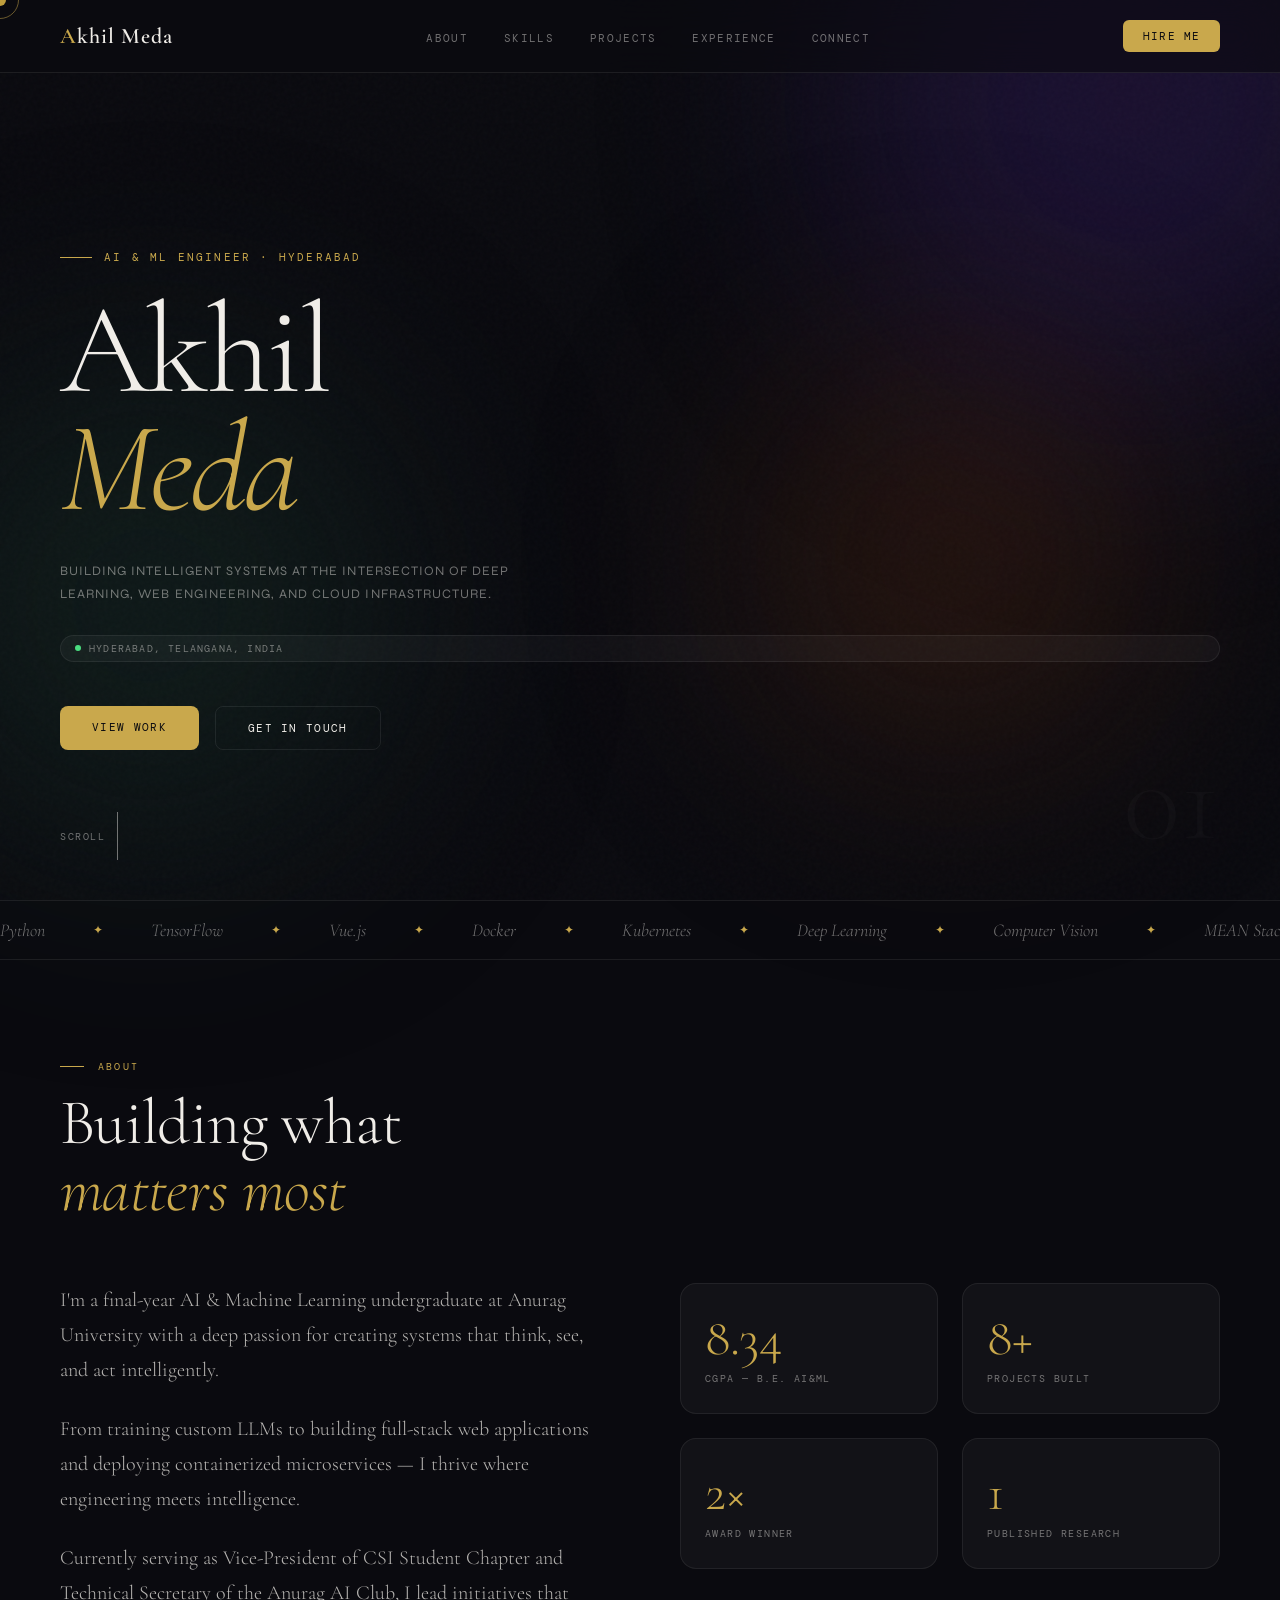
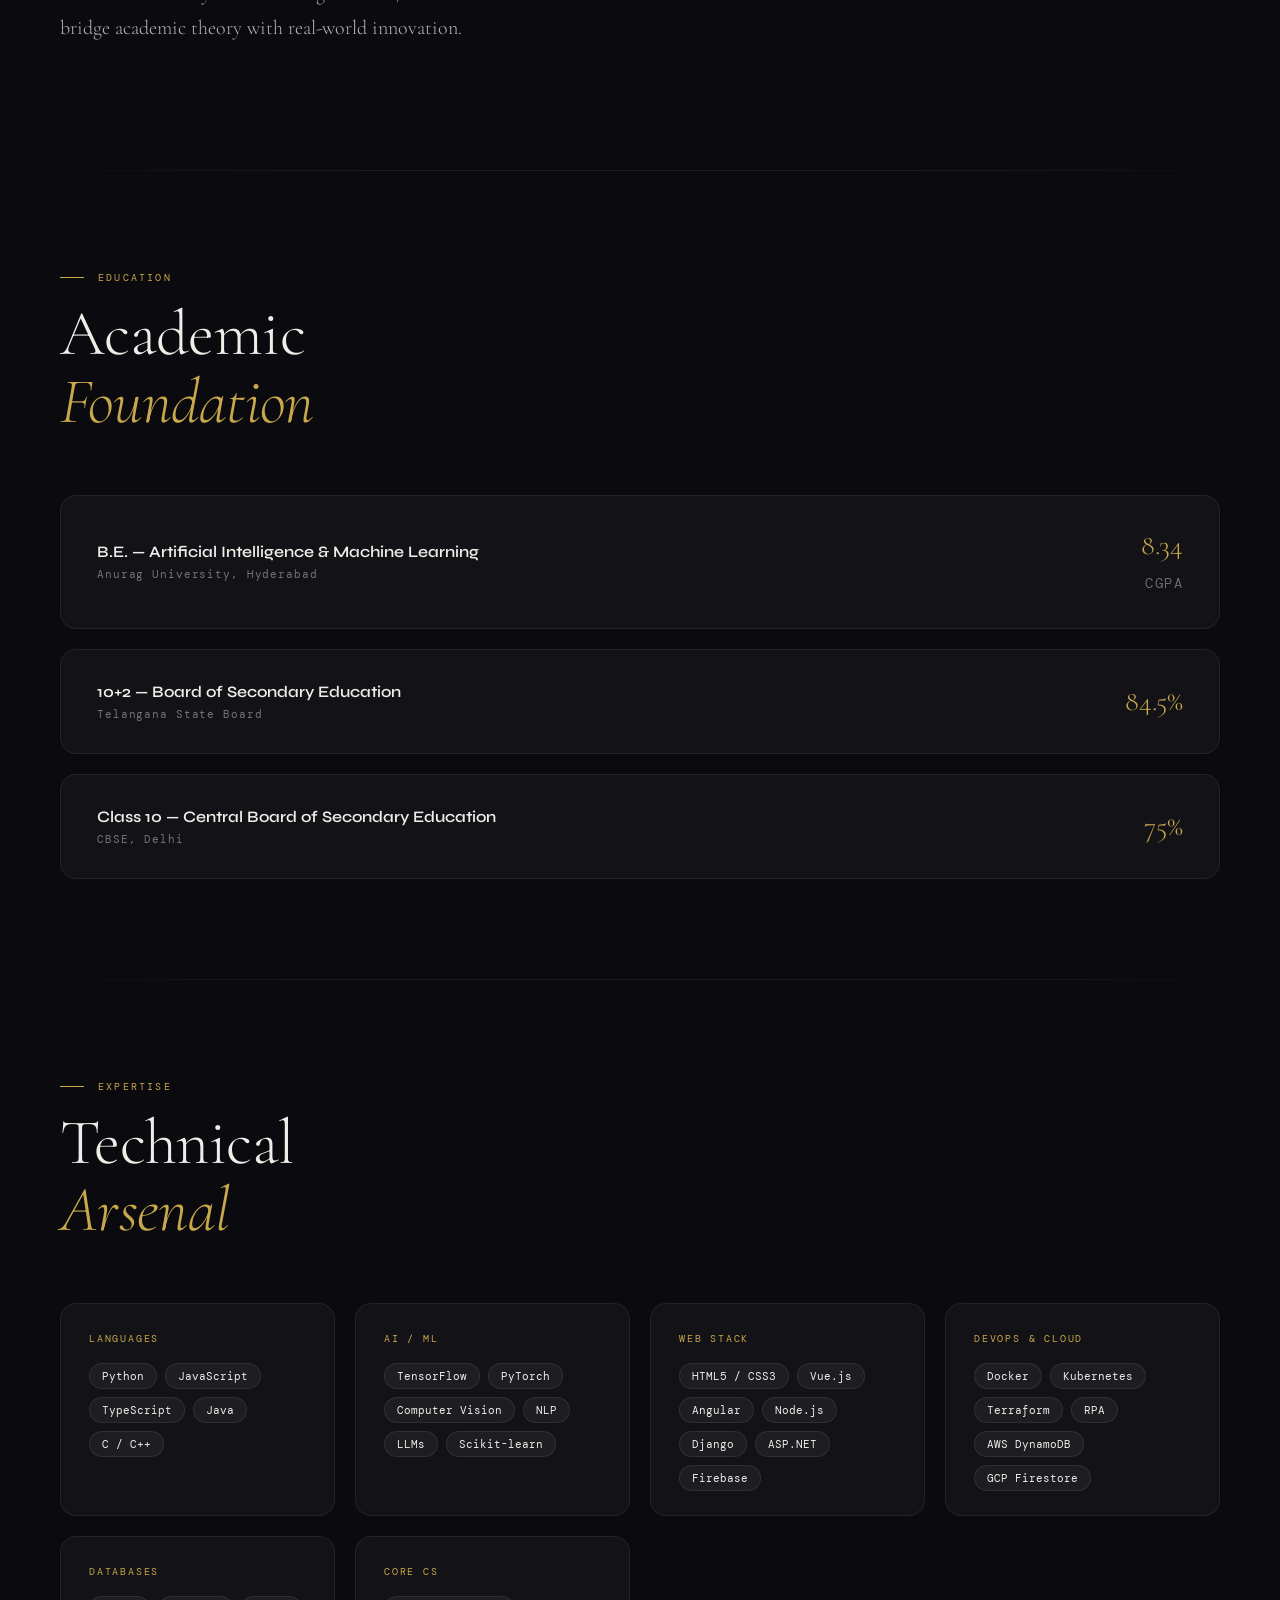
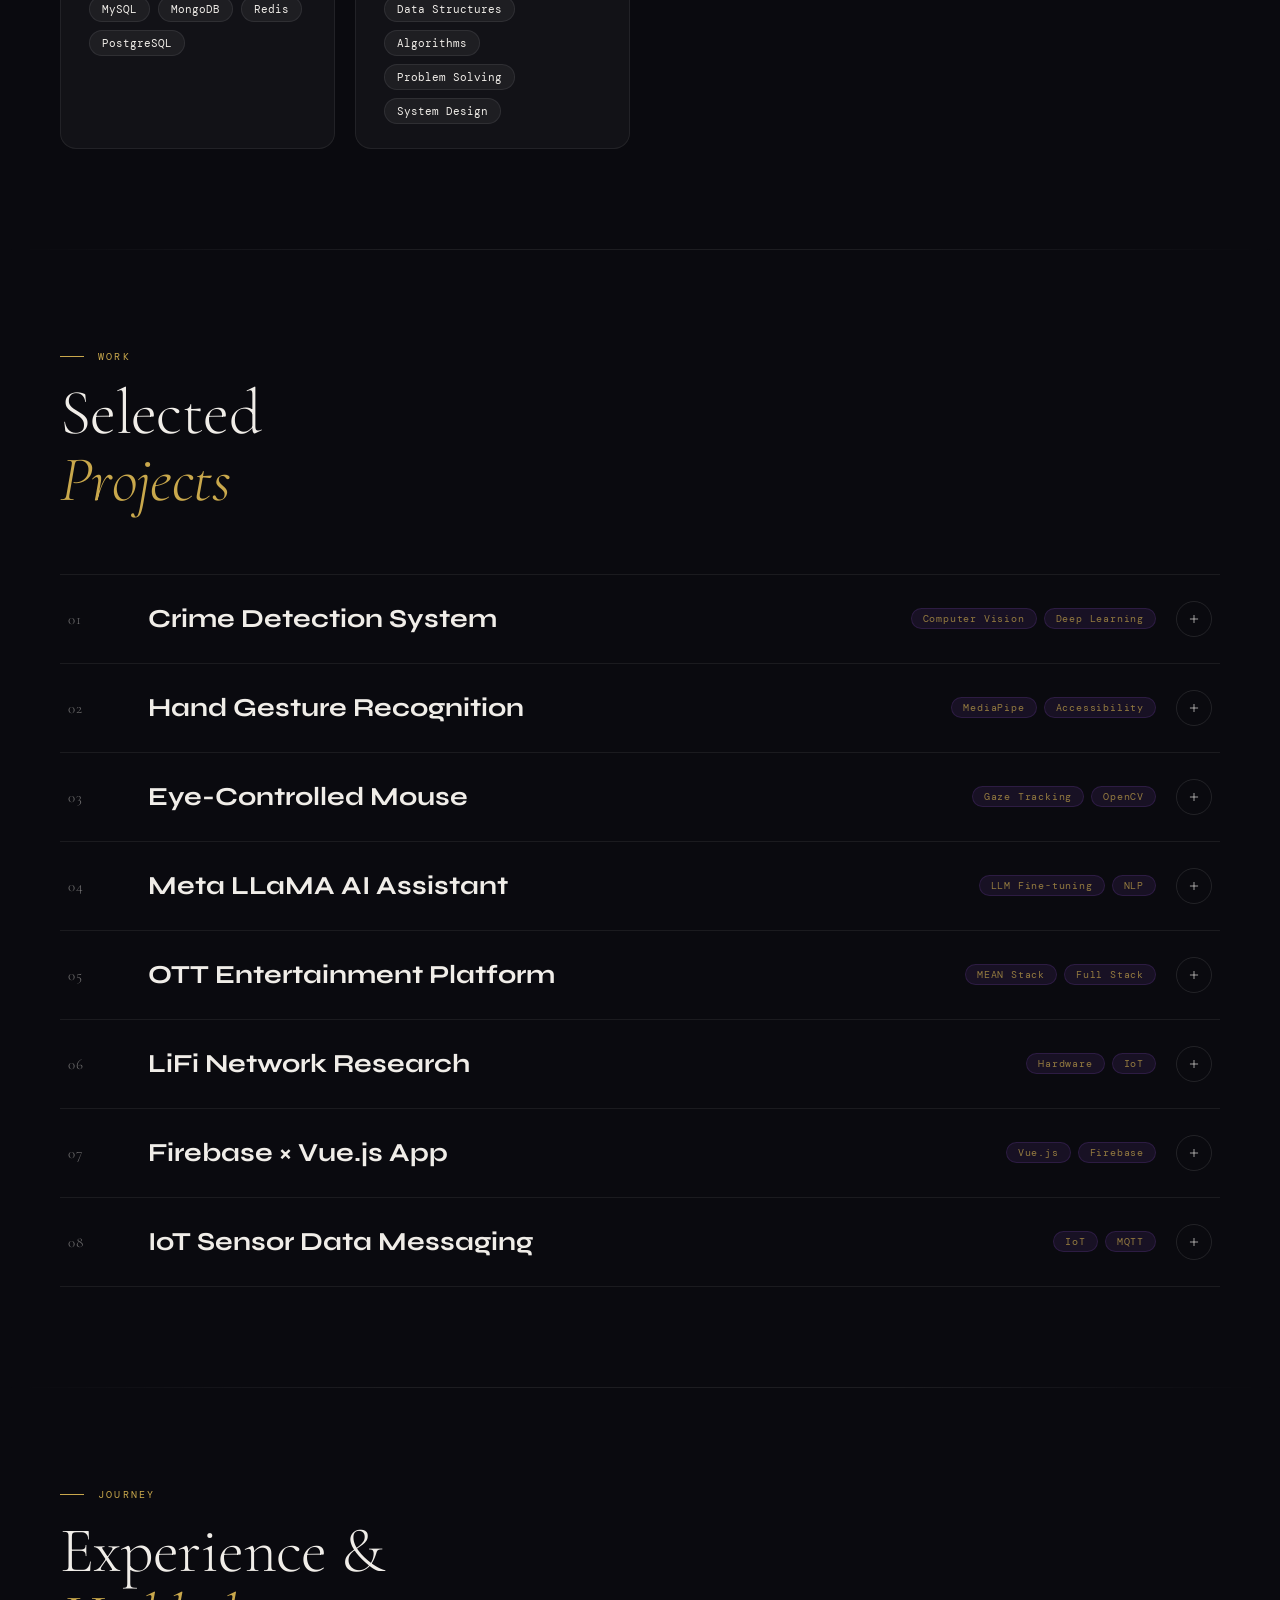
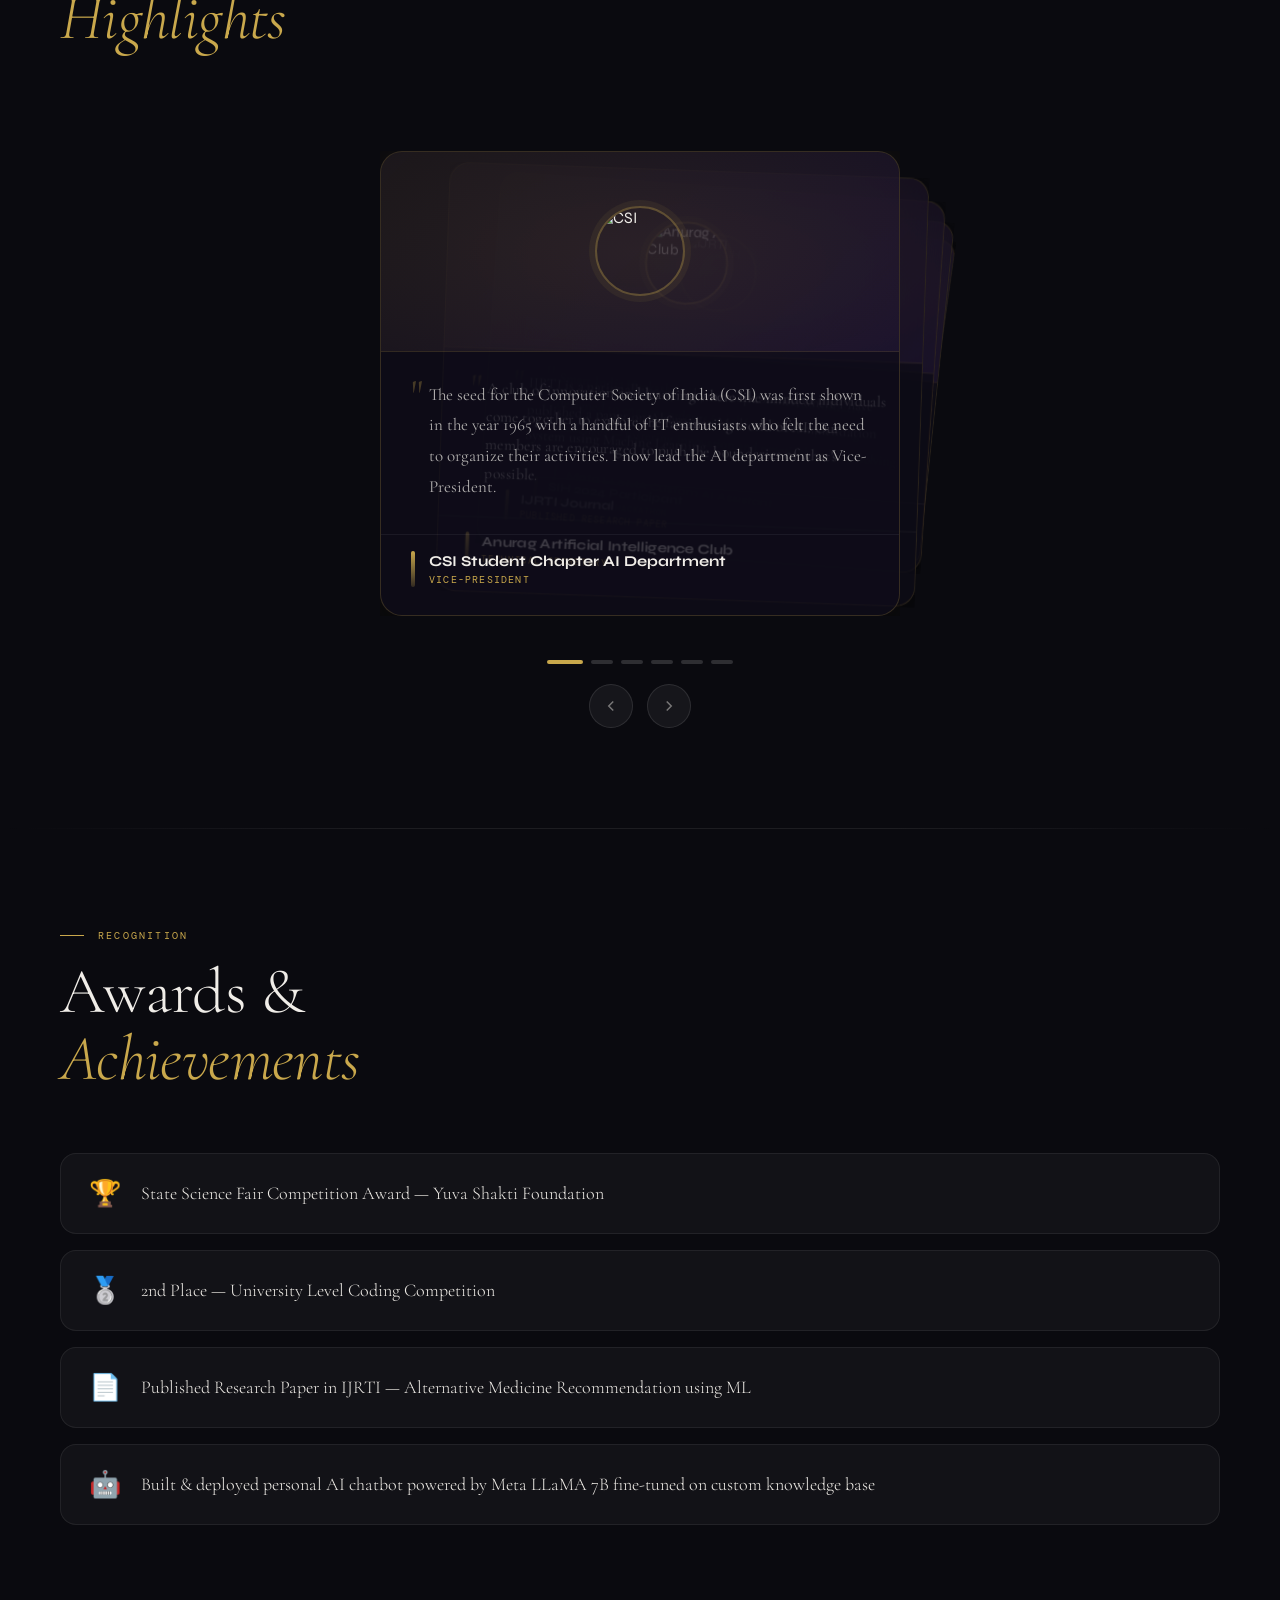
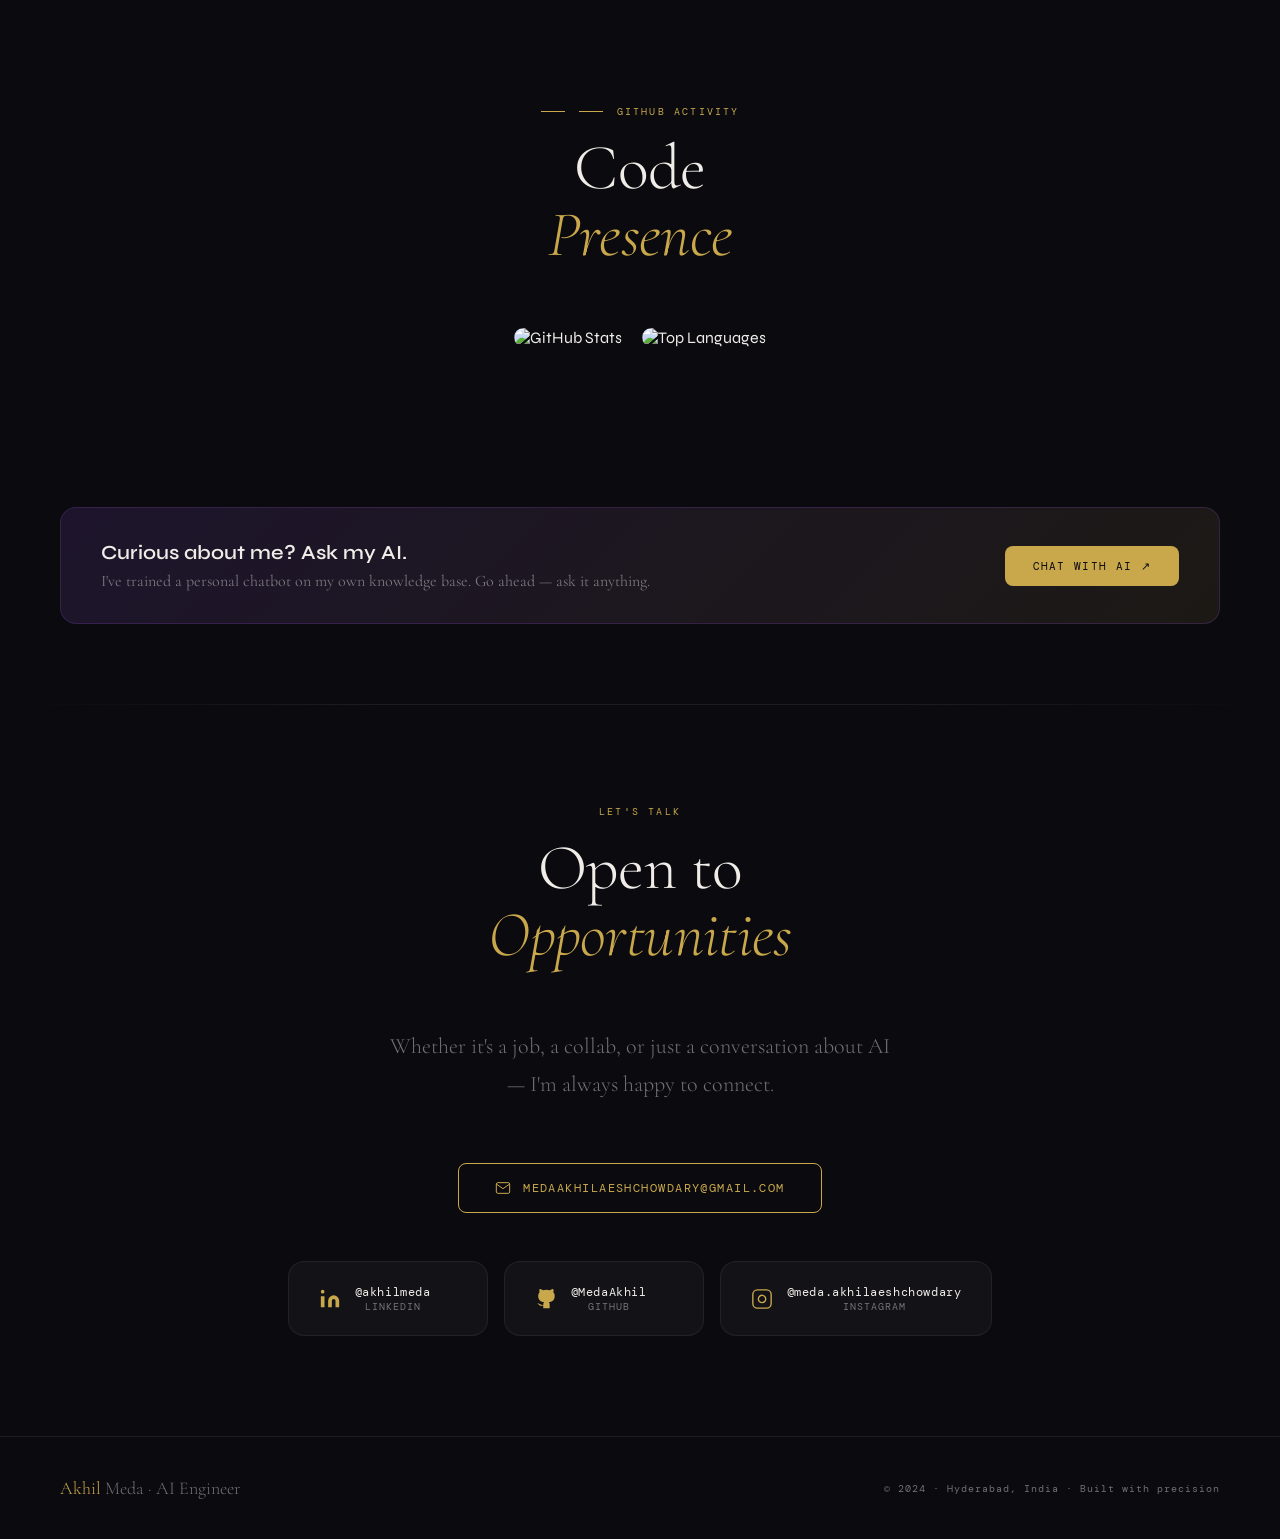
==== commit 52895f22: "experience | projects section changes with new design style ideas" ====
--- a/index.html
+++ b/index.html
@@ -7,6 +7,7 @@
   <link rel="preconnect" href="https://fonts.googleapis.com">
   <link rel="preconnect" href="https://fonts.gstatic.com" crossorigin>
   <link href="https://fonts.googleapis.com/css2?family=Cormorant+Garamond:ital,wght@0,300;0,400;0,600;1,300;1,400&family=DM+Mono:wght@300;400&family=Syne:wght@400;600;700;800&display=swap" rel="stylesheet">
+  <link rel="stylesheet" href="https://cdn.jsdelivr.net/npm/swiper@11/swiper-bundle.min.css" />
 
   <style>
     :root {
@@ -315,77 +316,217 @@
     }
     .skill-tag:hover { background: var(--gold-dim); border-color: var(--gold); color: var(--gold); }
 
-    /* ── PROJECTS ── */
-    #projects .projects-grid {
-      display: grid; grid-template-columns: repeat(auto-fill, minmax(340px, 1fr));
-      gap: 24px;
-    }
-    .project-card {
-      background: var(--card-bg); border: 1px solid var(--card-border);
-      border-radius: var(--radius); padding: 36px 32px;
-      position: relative; overflow: hidden;
-      transition: border-color 0.3s, transform 0.3s;
-    }
-    .project-card::after {
-      content: ''; position: absolute; inset: 0;
-      background: radial-gradient(400px circle at var(--mx,50%) var(--my,50%), rgba(201,168,76,0.06), transparent 70%);
-      opacity: 0; transition: opacity 0.3s;
-    }
-    .project-card:hover { border-color: rgba(201,168,76,0.3); transform: translateY(-6px); }
-    .project-card:hover::after { opacity: 1; }
-    .project-num {
-      font-family: 'Cormorant Garamond', serif; font-size: 44px;
-      font-weight: 300; color: rgba(201,168,76,0.18);
-      line-height: 1; margin-bottom: 20px; user-select: none;
-    }
-    .project-title {
-      font-family: 'Syne', sans-serif; font-size: 17px; font-weight: 600;
-      color: var(--text-primary); margin-bottom: 12px; line-height: 1.4;
-    }
-    .project-desc {
+    /* ── PROJECTS ACCORDION ── */
+    .proj-list { display: flex; flex-direction: column; }
+
+    .proj-item {
+      border-bottom: 1px solid rgba(255,255,255,0.07);
+      overflow: hidden;
+      transition: background 0.35s;
+    }
+    .proj-item:first-child { border-top: 1px solid rgba(255,255,255,0.07); }
+    .proj-item.open { background: rgba(201,168,76,0.04); }
+
+    /* ── ROW (always visible) ── */
+    .proj-row {
+      display: grid;
+      grid-template-columns: 56px 1fr auto;
+      align-items: center; gap: 24px;
+      padding: 26px 8px;
+      cursor: pointer;
+      user-select: none;
+    }
+    .proj-row:hover .proj-row-title { color: var(--gold); }
+
+    .proj-row-num {
       font-family: 'Cormorant Garamond', serif; font-size: 15px;
-      line-height: 1.7; color: var(--text-muted);
-    }
-    .project-tags { display: flex; flex-wrap: wrap; gap: 7px; margin-top: 20px; }
-    .project-tag {
+      font-weight: 300; color: var(--text-muted); letter-spacing: 0.08em;
+      transition: color 0.25s;
+    }
+    .proj-item.open .proj-row-num { color: var(--gold); }
+
+    .proj-row-title {
+      font-family: 'Syne', sans-serif; font-size: clamp(18px, 2.5vw, 26px);
+      font-weight: 700; color: var(--text-primary);
+      transition: color 0.25s; line-height: 1.2;
+    }
+
+    .proj-row-right {
+      display: flex; align-items: center; gap: 20px;
+    }
+    .proj-row-tags {
+      display: flex; gap: 7px; flex-wrap: wrap; justify-content: flex-end;
+    }
+    .proj-row-tag {
       font-family: 'DM Mono', monospace; font-size: 10px;
-      letter-spacing: 0.08em; padding: 3px 10px; border-radius: 100px;
+      letter-spacing: 0.08em; padding: 3px 11px; border-radius: 100px;
       background: var(--violet-dim); color: rgba(201,168,76,0.7);
       border: 1px solid rgba(107,63,160,0.25);
-    }
-    .project-arrow {
-      position: absolute; top: 32px; right: 28px;
-      font-size: 18px; color: var(--gold-dim);
-      transition: color 0.2s, transform 0.2s;
-    }
-    .project-card:hover .project-arrow { color: var(--gold); transform: translate(3px,-3px); }
-
-    /* ── EXPERIENCE / TIMELINE ── */
-    #experience .timeline { position: relative; padding-left: 32px; }
-    #experience .timeline::before {
-      content: ''; position: absolute; left: 0; top: 8px; bottom: 0;
-      width: 1px; background: linear-gradient(to bottom, var(--gold) 0%, transparent 100%);
-    }
-    .timeline-item {
-      position: relative; margin-bottom: 44px;
-    }
-    .timeline-item::before {
-      content: ''; position: absolute; left: -36px; top: 8px;
-      width: 9px; height: 9px; border-radius: 50%;
-      background: var(--gold); box-shadow: 0 0 0 4px var(--gold-dim);
-    }
-    .timeline-title {
-      font-family: 'Syne', sans-serif; font-size: 17px; font-weight: 600;
-      color: var(--text-primary); margin-bottom: 4px;
-    }
-    .timeline-org {
+      white-space: nowrap;
+    }
+    @media(max-width:680px){ .proj-row-tags { display: none; } }
+
+    .proj-toggle {
+      width: 36px; height: 36px; flex-shrink: 0;
+      border-radius: 50%; border: 1px solid rgba(255,255,255,0.1);
+      display: flex; align-items: center; justify-content: center;
+      color: var(--text-muted); transition: background 0.25s, border-color 0.25s, transform 0.35s, color 0.25s;
+    }
+    .proj-item.open .proj-toggle {
+      background: var(--gold); border-color: var(--gold);
+      color: var(--ink); transform: rotate(45deg);
+    }
+
+    /* ── PANEL (expanded content) ── */
+    .proj-panel {
+      display: grid; grid-template-rows: 0fr;
+      transition: grid-template-rows 0.42s cubic-bezier(0.4,0,0.2,1);
+    }
+    .proj-item.open .proj-panel { grid-template-rows: 1fr; }
+
+    .proj-panel-inner {
+      overflow: hidden;
+    }
+    .proj-panel-body {
+      display: grid; grid-template-columns: 1fr 320px; gap: 48px;
+      padding: 8px 8px 40px;
+      align-items: start;
+    }
+    @media(max-width:860px){
+      .proj-panel-body { grid-template-columns: 1fr; gap: 28px; }
+    }
+
+    .proj-desc-text {
+      font-family: 'Cormorant Garamond', serif; font-size: 19px;
+      line-height: 1.8; color: rgba(240,237,232,0.7);
+      margin-bottom: 24px;
+    }
+    .proj-detail-list { display: flex; flex-direction: column; gap: 10px; }
+    .proj-detail-item {
+      display: flex; align-items: flex-start; gap: 12px;
+      font-family: 'Cormorant Garamond', serif; font-size: 16px;
+      color: rgba(240,237,232,0.6); line-height: 1.6;
+    }
+    .proj-detail-item::before {
+      content: '✦'; color: var(--gold); font-size: 10px;
+      flex-shrink: 0; margin-top: 5px;
+    }
+
+    .proj-sidebar {
+      background: rgba(255,255,255,0.03);
+      border: 1px solid rgba(255,255,255,0.07);
+      border-radius: 14px; padding: 24px;
+    }
+    .proj-sidebar-label {
+      font-family: 'DM Mono', monospace; font-size: 10px;
+      letter-spacing: 0.16em; color: var(--gold); text-transform: uppercase;
+      margin-bottom: 14px;
+    }
+    .proj-stack-tags { display: flex; flex-wrap: wrap; gap: 8px; margin-bottom: 20px; }
+    .proj-stack-tag {
       font-family: 'DM Mono', monospace; font-size: 11px;
-      letter-spacing: 0.1em; color: var(--gold); margin-bottom: 12px;
-    }
-    .timeline-desc {
-      font-family: 'Cormorant Garamond', serif; font-size: 16px;
-      line-height: 1.75; color: var(--text-muted);
-    }
+      padding: 5px 12px; border-radius: 100px;
+      background: rgba(255,255,255,0.05); border: 1px solid var(--glass-border);
+      color: var(--text-primary);
+    }
+    .proj-index-big {
+      font-family: 'Cormorant Garamond', serif;
+      font-size: 80px; font-weight: 300;
+      color: rgba(201,168,76,0.07); line-height: 1;
+      text-align: right; margin-top: 8px; user-select: none;
+    }
+
+    /* ── EXPERIENCE SWIPER CARDS ── */
+    #experience .exp-swiper-section {
+      display: flex; flex-direction: column; align-items: center;
+    }
+    #experience .swiper-exp {
+      width: 100%; max-width: 560px;
+      padding: 40px 20px 60px !important;
+      overflow: visible !important;
+    }
+    .exp-slide {
+      background: rgba(15,12,26,0.75);
+      border: 1px solid rgba(201,168,76,0.22);
+      border-radius: 22px;
+      padding: 0 0 28px 0;
+      overflow: hidden;
+      backdrop-filter: blur(18px);
+      box-shadow: 0 24px 60px rgba(0,0,0,0.5), 0 0 0 0 rgba(201,168,76,0);
+      transition: box-shadow 0.4s;
+    }
+    .swiper-slide-active .exp-slide {
+      box-shadow: 0 32px 80px rgba(0,0,0,0.6), 0 0 40px rgba(201,168,76,0.08);
+    }
+    .exp-slide-img-wrap {
+      width: 100%; height: 200px;
+      display: flex; align-items: center; justify-content: center;
+      background: linear-gradient(135deg, rgba(201,168,76,0.08) 0%, rgba(107,63,160,0.12) 100%);
+      border-bottom: 1px solid rgba(201,168,76,0.12);
+      position: relative; overflow: hidden;
+    }
+    .exp-slide-img-wrap::before {
+      content: ''; position: absolute; inset: 0;
+      background: radial-gradient(ellipse 70% 70% at 50% 50%, rgba(201,168,76,0.06), transparent);
+    }
+    .exp-slide-img {
+      width: 90px; height: 90px; border-radius: 50%;
+      object-fit: cover;
+      border: 2px solid rgba(201,168,76,0.35);
+      box-shadow: 0 0 0 6px rgba(201,168,76,0.07);
+      position: relative; z-index: 1;
+    }
+    .exp-slide-body { padding: 28px 30px 4px; }
+    .exp-slide-quote {
+      font-family: 'Cormorant Garamond', serif; font-size: 17px;
+      line-height: 1.8; color: rgba(240,237,232,0.72);
+      margin-bottom: 28px; position: relative; padding-left: 18px;
+    }
+    .exp-slide-quote::before {
+      content: '"'; position: absolute; left: 0; top: -6px;
+      font-size: 42px; color: rgba(201,168,76,0.3);
+      font-family: 'Cormorant Garamond', serif; line-height: 1;
+    }
+    .exp-slide-bottom {
+      display: flex; align-items: center; gap: 14px;
+      padding: 16px 30px 0;
+      border-top: 1px solid rgba(255,255,255,0.06);
+    }
+    .exp-slide-accent {
+      width: 4px; height: 36px; border-radius: 2px;
+      background: linear-gradient(to bottom, var(--gold), rgba(201,168,76,0.2));
+      flex-shrink: 0;
+    }
+    .exp-slide-title {
+      font-family: 'Syne', sans-serif; font-size: 15px; font-weight: 700;
+      color: var(--text-primary); margin-bottom: 3px;
+    }
+    .exp-slide-role {
+      font-family: 'DM Mono', monospace; font-size: 10px;
+      letter-spacing: 0.12em; color: var(--gold); text-transform: uppercase;
+    }
+
+    /* Swiper overrides for exp */
+    .swiper-exp .swiper-pagination-bullet {
+      width: 22px; height: 4px; border-radius: 100px;
+      background: rgba(255,255,255,0.15); opacity: 1;
+      transition: background 0.3s, width 0.3s;
+    }
+    .swiper-exp .swiper-pagination-bullet::before { display: none; }
+    .swiper-exp .swiper-pagination-bullet-active {
+      background: var(--gold); width: 36px; opacity: 1;
+    }
+    .exp-nav-btns {
+      display: flex; gap: 14px; margin-top: 8px;
+    }
+    .exp-nav-btn {
+      width: 44px; height: 44px; border-radius: 50%;
+      background: rgba(255,255,255,0.05); border: 1px solid rgba(255,255,255,0.1);
+      display: flex; align-items: center; justify-content: center;
+      cursor: pointer; transition: background 0.2s, border-color 0.2s, transform 0.15s;
+      color: var(--text-muted);
+    }
+    .exp-nav-btn:hover { background: var(--gold-dim); border-color: var(--gold); color: var(--gold); transform: scale(1.08); }
 
     /* ── ACHIEVEMENTS ── */
     #achievements .ach-list { display: flex; flex-direction: column; gap: 16px; }
@@ -745,63 +886,305 @@
     <section id="projects">
       <div class="section-label reveal">Work</div>
       <h2 class="section-title reveal reveal-delay-1">Selected<br><em>Projects</em></h2>
-      <div class="projects-grid" id="projectsGrid">
-        <div class="project-card reveal reveal-delay-1">
-          <div class="project-num">01</div>
-          <div class="project-arrow">↗</div>
-          <div class="project-title">Crime Detection System</div>
-          <div class="project-desc">Real-time surveillance intelligence using Computer Vision to automatically detect and flag criminal activities from video feeds.</div>
-          <div class="project-tags"><span class="project-tag">Computer Vision</span><span class="project-tag">Python</span><span class="project-tag">Deep Learning</span></div>
-        </div>
-        <div class="project-card reveal reveal-delay-2">
-          <div class="project-num">02</div>
-          <div class="project-arrow">↗</div>
-          <div class="project-title">Hand Gesture Recognition</div>
-          <div class="project-desc">Assistive communication system translating hand gestures into natural language to empower speech-impaired individuals.</div>
-          <div class="project-tags"><span class="project-tag">MediaPipe</span><span class="project-tag">TensorFlow</span><span class="project-tag">Accessibility</span></div>
-        </div>
-        <div class="project-card reveal reveal-delay-3">
-          <div class="project-num">03</div>
-          <div class="project-arrow">↗</div>
-          <div class="project-title">Eye-Controlled Mouse</div>
-          <div class="project-desc">Deep learning-powered gaze tracking system enabling full Windows navigation using only eye movements — no hands required.</div>
-          <div class="project-tags"><span class="project-tag">OpenCV</span><span class="project-tag">Gaze Tracking</span><span class="project-tag">DL</span></div>
-        </div>
-        <div class="project-card reveal reveal-delay-1">
-          <div class="project-num">04</div>
-          <div class="project-arrow">↗</div>
-          <div class="project-title">Meta LLAMA AI Assistant</div>
-          <div class="project-desc">Fine-tuned LLaMA 7B on a personal knowledge base to create an interactive AI assistant that can answer questions about me.</div>
-          <div class="project-tags"><span class="project-tag">LLaMA</span><span class="project-tag">LLM Fine-tuning</span><span class="project-tag">NLP</span></div>
-        </div>
-        <div class="project-card reveal reveal-delay-2">
-          <div class="project-num">05</div>
-          <div class="project-arrow">↗</div>
-          <div class="project-title">OTT Entertainment Platform</div>
-          <div class="project-desc">Full-featured streaming platform built on MEAN stack architecture with authentication, recommendations, and media playback.</div>
-          <div class="project-tags"><span class="project-tag">MongoDB</span><span class="project-tag">Express</span><span class="project-tag">Angular</span><span class="project-tag">Node.js</span></div>
-        </div>
-        <div class="project-card reveal reveal-delay-3">
-          <div class="project-num">06</div>
-          <div class="project-arrow">↗</div>
-          <div class="project-title">LiFi Network Research</div>
-          <div class="project-desc">Exploration of Light Fidelity technology as an eco-friendly, high-bandwidth alternative to WiFi with lower latency and zero RF interference.</div>
-          <div class="project-tags"><span class="project-tag">Hardware</span><span class="project-tag">IoT</span><span class="project-tag">Research</span></div>
-        </div>
-        <div class="project-card reveal reveal-delay-1">
-          <div class="project-num">07</div>
-          <div class="project-arrow">↗</div>
-          <div class="project-title">Firebase × Vue.js App</div>
-          <div class="project-desc">Reactive SPA with real-time Firestore sync, cloud functions, and Firebase Auth for seamless user experiences.</div>
-          <div class="project-tags"><span class="project-tag">Vue.js</span><span class="project-tag">Firebase</span><span class="project-tag">GCP</span></div>
-        </div>
-        <div class="project-card reveal reveal-delay-2">
-          <div class="project-num">08</div>
-          <div class="project-arrow">↗</div>
-          <div class="project-title">IoT Sensor Data Messaging</div>
-          <div class="project-desc">Seamless pipeline collecting sensor telemetry via MQTT messaging to build high-quality training datasets for ML models.</div>
-          <div class="project-tags"><span class="project-tag">IoT</span><span class="project-tag">MQTT</span><span class="project-tag">Data Pipeline</span></div>
-        </div>
+
+      <div class="proj-list reveal reveal-delay-2">
+
+        <!-- 01 -->
+        <div class="proj-item">
+          <div class="proj-row">
+            <span class="proj-row-num">01</span>
+            <span class="proj-row-title">Crime Detection System</span>
+            <div class="proj-row-right">
+              <div class="proj-row-tags">
+                <span class="proj-row-tag">Computer Vision</span>
+                <span class="proj-row-tag">Deep Learning</span>
+              </div>
+              <div class="proj-toggle">
+                <svg width="14" height="14" viewBox="0 0 24 24" fill="none" stroke="currentColor" stroke-width="2.5"><line x1="12" y1="5" x2="12" y2="19"/><line x1="5" y1="12" x2="19" y2="12"/></svg>
+              </div>
+            </div>
+          </div>
+          <div class="proj-panel"><div class="proj-panel-inner"><div class="proj-panel-body">
+            <div>
+              <p class="proj-desc-text">Real-time surveillance intelligence using Computer Vision to automatically detect and flag criminal activities from live video feeds — enabling proactive security response.</p>
+              <div class="proj-detail-list">
+                <div class="proj-detail-item">Real-time object and action detection pipeline</div>
+                <div class="proj-detail-item">Custom-trained model on crime dataset annotations</div>
+                <div class="proj-detail-item">Alert system with frame-level event logging</div>
+              </div>
+            </div>
+            <div class="proj-sidebar">
+              <div class="proj-sidebar-label">Tech Stack</div>
+              <div class="proj-stack-tags">
+                <span class="proj-stack-tag">Python</span>
+                <span class="proj-stack-tag">OpenCV</span>
+                <span class="proj-stack-tag">TensorFlow</span>
+                <span class="proj-stack-tag">YOLO</span>
+              </div>
+              <div class="proj-index-big">01</div>
+            </div>
+          </div></div></div>
+        </div>
+
+        <!-- 02 -->
+        <div class="proj-item">
+          <div class="proj-row">
+            <span class="proj-row-num">02</span>
+            <span class="proj-row-title">Hand Gesture Recognition</span>
+            <div class="proj-row-right">
+              <div class="proj-row-tags">
+                <span class="proj-row-tag">MediaPipe</span>
+                <span class="proj-row-tag">Accessibility</span>
+              </div>
+              <div class="proj-toggle">
+                <svg width="14" height="14" viewBox="0 0 24 24" fill="none" stroke="currentColor" stroke-width="2.5"><line x1="12" y1="5" x2="12" y2="19"/><line x1="5" y1="12" x2="19" y2="12"/></svg>
+              </div>
+            </div>
+          </div>
+          <div class="proj-panel"><div class="proj-panel-inner"><div class="proj-panel-body">
+            <div>
+              <p class="proj-desc-text">Assistive communication system translating hand gestures into natural language in real time — empowering speech-impaired individuals to hold natural conversations.</p>
+              <div class="proj-detail-list">
+                <div class="proj-detail-item">21-landmark hand skeleton tracking via MediaPipe</div>
+                <div class="proj-detail-item">Custom gesture classifier with 95%+ accuracy</div>
+                <div class="proj-detail-item">Text-to-speech output for seamless communication</div>
+              </div>
+            </div>
+            <div class="proj-sidebar">
+              <div class="proj-sidebar-label">Tech Stack</div>
+              <div class="proj-stack-tags">
+                <span class="proj-stack-tag">Python</span>
+                <span class="proj-stack-tag">MediaPipe</span>
+                <span class="proj-stack-tag">TensorFlow</span>
+                <span class="proj-stack-tag">pyttsx3</span>
+              </div>
+              <div class="proj-index-big">02</div>
+            </div>
+          </div></div></div>
+        </div>
+
+        <!-- 03 -->
+        <div class="proj-item">
+          <div class="proj-row">
+            <span class="proj-row-num">03</span>
+            <span class="proj-row-title">Eye-Controlled Mouse</span>
+            <div class="proj-row-right">
+              <div class="proj-row-tags">
+                <span class="proj-row-tag">Gaze Tracking</span>
+                <span class="proj-row-tag">OpenCV</span>
+              </div>
+              <div class="proj-toggle">
+                <svg width="14" height="14" viewBox="0 0 24 24" fill="none" stroke="currentColor" stroke-width="2.5"><line x1="12" y1="5" x2="12" y2="19"/><line x1="5" y1="12" x2="19" y2="12"/></svg>
+              </div>
+            </div>
+          </div>
+          <div class="proj-panel"><div class="proj-panel-inner"><div class="proj-panel-body">
+            <div>
+              <p class="proj-desc-text">Deep learning-powered gaze tracking system enabling full Windows navigation using only eye movements — no hands required. Built for accessibility and hands-free computing.</p>
+              <div class="proj-detail-list">
+                <div class="proj-detail-item">Real-time iris position tracking at 30fps</div>
+                <div class="proj-detail-item">Blink detection mapped to mouse click events</div>
+                <div class="proj-detail-item">Calibration system for different face geometries</div>
+              </div>
+            </div>
+            <div class="proj-sidebar">
+              <div class="proj-sidebar-label">Tech Stack</div>
+              <div class="proj-stack-tags">
+                <span class="proj-stack-tag">Python</span>
+                <span class="proj-stack-tag">OpenCV</span>
+                <span class="proj-stack-tag">dlib</span>
+                <span class="proj-stack-tag">PyAutoGUI</span>
+              </div>
+              <div class="proj-index-big">03</div>
+            </div>
+          </div></div></div>
+        </div>
+
+        <!-- 04 -->
+        <div class="proj-item">
+          <div class="proj-row">
+            <span class="proj-row-num">04</span>
+            <span class="proj-row-title">Meta LLaMA AI Assistant</span>
+            <div class="proj-row-right">
+              <div class="proj-row-tags">
+                <span class="proj-row-tag">LLM Fine-tuning</span>
+                <span class="proj-row-tag">NLP</span>
+              </div>
+              <div class="proj-toggle">
+                <svg width="14" height="14" viewBox="0 0 24 24" fill="none" stroke="currentColor" stroke-width="2.5"><line x1="12" y1="5" x2="12" y2="19"/><line x1="5" y1="12" x2="19" y2="12"/></svg>
+              </div>
+            </div>
+          </div>
+          <div class="proj-panel"><div class="proj-panel-inner"><div class="proj-panel-body">
+            <div>
+              <p class="proj-desc-text">Fine-tuned Meta's LLaMA 7B on a custom personal knowledge base, creating an interactive AI assistant that answers questions about me — deployed as a live chatbot.</p>
+              <div class="proj-detail-list">
+                <div class="proj-detail-item">QLoRA fine-tuning on custom knowledge corpus</div>
+                <div class="proj-detail-item">RAG pipeline for retrieval-augmented responses</div>
+                <div class="proj-detail-item">Deployed via Botpress with embedded webchat UI</div>
+              </div>
+            </div>
+            <div class="proj-sidebar">
+              <div class="proj-sidebar-label">Tech Stack</div>
+              <div class="proj-stack-tags">
+                <span class="proj-stack-tag">LLaMA 7B</span>
+                <span class="proj-stack-tag">Python</span>
+                <span class="proj-stack-tag">HuggingFace</span>
+                <span class="proj-stack-tag">Botpress</span>
+              </div>
+              <div class="proj-index-big">04</div>
+            </div>
+          </div></div></div>
+        </div>
+
+        <!-- 05 -->
+        <div class="proj-item">
+          <div class="proj-row">
+            <span class="proj-row-num">05</span>
+            <span class="proj-row-title">OTT Entertainment Platform</span>
+            <div class="proj-row-right">
+              <div class="proj-row-tags">
+                <span class="proj-row-tag">MEAN Stack</span>
+                <span class="proj-row-tag">Full Stack</span>
+              </div>
+              <div class="proj-toggle">
+                <svg width="14" height="14" viewBox="0 0 24 24" fill="none" stroke="currentColor" stroke-width="2.5"><line x1="12" y1="5" x2="12" y2="19"/><line x1="5" y1="12" x2="19" y2="12"/></svg>
+              </div>
+            </div>
+          </div>
+          <div class="proj-panel"><div class="proj-panel-inner"><div class="proj-panel-body">
+            <div>
+              <p class="proj-desc-text">Full-featured streaming platform built on MEAN stack architecture with JWT auth, content recommendations, and adaptive media playback — a Netflix-inspired web app.</p>
+              <div class="proj-detail-list">
+                <div class="proj-detail-item">JWT-based authentication and role management</div>
+                <div class="proj-detail-item">REST API with paginated content delivery</div>
+                <div class="proj-detail-item">Angular SPA with lazy-loaded route modules</div>
+              </div>
+            </div>
+            <div class="proj-sidebar">
+              <div class="proj-sidebar-label">Tech Stack</div>
+              <div class="proj-stack-tags">
+                <span class="proj-stack-tag">MongoDB</span>
+                <span class="proj-stack-tag">Express</span>
+                <span class="proj-stack-tag">Angular</span>
+                <span class="proj-stack-tag">Node.js</span>
+              </div>
+              <div class="proj-index-big">05</div>
+            </div>
+          </div></div></div>
+        </div>
+
+        <!-- 06 -->
+        <div class="proj-item">
+          <div class="proj-row">
+            <span class="proj-row-num">06</span>
+            <span class="proj-row-title">LiFi Network Research</span>
+            <div class="proj-row-right">
+              <div class="proj-row-tags">
+                <span class="proj-row-tag">Hardware</span>
+                <span class="proj-row-tag">IoT</span>
+              </div>
+              <div class="proj-toggle">
+                <svg width="14" height="14" viewBox="0 0 24 24" fill="none" stroke="currentColor" stroke-width="2.5"><line x1="12" y1="5" x2="12" y2="19"/><line x1="5" y1="12" x2="19" y2="12"/></svg>
+              </div>
+            </div>
+          </div>
+          <div class="proj-panel"><div class="proj-panel-inner"><div class="proj-panel-body">
+            <div>
+              <p class="proj-desc-text">Exploration of Light Fidelity technology as an eco-friendly, high-bandwidth WiFi replacement — achieving lower latency, zero RF interference, and superior data security.</p>
+              <div class="proj-detail-list">
+                <div class="proj-detail-item">LED-modulated data transmission prototype</div>
+                <div class="proj-detail-item">Comparative latency benchmarking vs WiFi 6</div>
+                <div class="proj-detail-item">Research paper on spectrum efficiency gains</div>
+              </div>
+            </div>
+            <div class="proj-sidebar">
+              <div class="proj-sidebar-label">Tech Stack</div>
+              <div class="proj-stack-tags">
+                <span class="proj-stack-tag">Arduino</span>
+                <span class="proj-stack-tag">Raspberry Pi</span>
+                <span class="proj-stack-tag">Python</span>
+                <span class="proj-stack-tag">Hardware</span>
+              </div>
+              <div class="proj-index-big">06</div>
+            </div>
+          </div></div></div>
+        </div>
+
+        <!-- 07 -->
+        <div class="proj-item">
+          <div class="proj-row">
+            <span class="proj-row-num">07</span>
+            <span class="proj-row-title">Firebase × Vue.js App</span>
+            <div class="proj-row-right">
+              <div class="proj-row-tags">
+                <span class="proj-row-tag">Vue.js</span>
+                <span class="proj-row-tag">Firebase</span>
+              </div>
+              <div class="proj-toggle">
+                <svg width="14" height="14" viewBox="0 0 24 24" fill="none" stroke="currentColor" stroke-width="2.5"><line x1="12" y1="5" x2="12" y2="19"/><line x1="5" y1="12" x2="19" y2="12"/></svg>
+              </div>
+            </div>
+          </div>
+          <div class="proj-panel"><div class="proj-panel-inner"><div class="proj-panel-body">
+            <div>
+              <p class="proj-desc-text">Reactive single-page application with real-time Firestore data sync, Firebase Auth, and cloud functions — delivering seamless collaborative user experiences.</p>
+              <div class="proj-detail-list">
+                <div class="proj-detail-item">Realtime Firestore listeners with optimistic UI updates</div>
+                <div class="proj-detail-item">OAuth2 + email/password authentication flows</div>
+                <div class="proj-detail-item">Cloud Functions for serverless backend logic</div>
+              </div>
+            </div>
+            <div class="proj-sidebar">
+              <div class="proj-sidebar-label">Tech Stack</div>
+              <div class="proj-stack-tags">
+                <span class="proj-stack-tag">Vue.js</span>
+                <span class="proj-stack-tag">Firebase</span>
+                <span class="proj-stack-tag">Firestore</span>
+                <span class="proj-stack-tag">GCP</span>
+              </div>
+              <div class="proj-index-big">07</div>
+            </div>
+          </div></div></div>
+        </div>
+
+        <!-- 08 -->
+        <div class="proj-item">
+          <div class="proj-row">
+            <span class="proj-row-num">08</span>
+            <span class="proj-row-title">IoT Sensor Data Messaging</span>
+            <div class="proj-row-right">
+              <div class="proj-row-tags">
+                <span class="proj-row-tag">IoT</span>
+                <span class="proj-row-tag">MQTT</span>
+              </div>
+              <div class="proj-toggle">
+                <svg width="14" height="14" viewBox="0 0 24 24" fill="none" stroke="currentColor" stroke-width="2.5"><line x1="12" y1="5" x2="12" y2="19"/><line x1="5" y1="12" x2="19" y2="12"/></svg>
+              </div>
+            </div>
+          </div>
+          <div class="proj-panel"><div class="proj-panel-inner"><div class="proj-panel-body">
+            <div>
+              <p class="proj-desc-text">End-to-end IoT pipeline collecting sensor telemetry via MQTT messaging protocol, processing and storing data to build high-quality training datasets for machine learning models.</p>
+              <div class="proj-detail-list">
+                <div class="proj-detail-item">MQTT broker with multi-sensor topic routing</div>
+                <div class="proj-detail-item">Time-series data ingestion and cleaning pipeline</div>
+                <div class="proj-detail-item">Automated dataset export in ML-ready format</div>
+              </div>
+            </div>
+            <div class="proj-sidebar">
+              <div class="proj-sidebar-label">Tech Stack</div>
+              <div class="proj-stack-tags">
+                <span class="proj-stack-tag">Python</span>
+                <span class="proj-stack-tag">MQTT</span>
+                <span class="proj-stack-tag">InfluxDB</span>
+                <span class="proj-stack-tag">Raspberry Pi</span>
+              </div>
+              <div class="proj-index-big">08</div>
+            </div>
+          </div></div></div>
+        </div>
+
       </div>
     </section>
 
@@ -811,31 +1194,128 @@
     <section id="experience">
       <div class="section-label reveal">Journey</div>
       <h2 class="section-title reveal reveal-delay-1">Experience &<br><em>Highlights</em></h2>
-      <div class="timeline">
-        <div class="timeline-item reveal reveal-delay-1">
-          <div class="timeline-title">Vice-President — AI Department</div>
-          <div class="timeline-org">Computer Society of India (CSI) Student Chapter</div>
-          <div class="timeline-desc">Lead AI initiatives, organize workshops, and bridge the gap between academic research and practical application for 200+ student members.</div>
-        </div>
-        <div class="timeline-item reveal reveal-delay-2">
-          <div class="timeline-title">Technical Secretary</div>
-          <div class="timeline-org">Anurag Artificial Intelligence Club</div>
-          <div class="timeline-desc">Curate technical curriculum, mentor peers on ML/DL projects, and drive collaborative hackathon participation across departments.</div>
-        </div>
-        <div class="timeline-item reveal reveal-delay-3">
-          <div class="timeline-title">Research Publication — IJRTI Journal</div>
-          <div class="timeline-org">Alternative Medicine Recommendation System using ML</div>
-          <div class="timeline-desc">Published peer-reviewed research on a machine learning system for recommending alternative medicine treatments based on patient data patterns.</div>
-        </div>
-        <div class="timeline-item reveal reveal-delay-4">
-          <div class="timeline-title">SIH 2024 Participant</div>
-          <div class="timeline-org">Smart India Hackathon</div>
-          <div class="timeline-desc">Competed in India's premier national hackathon, developing solutions for government-identified problem statements in 36-hour intensive sprints.</div>
-        </div>
-        <div class="timeline-item reveal reveal-delay-1">
-          <div class="timeline-title">Mobility Next Hyderabad Summit</div>
-          <div class="timeline-org">Organized by Telangana Government × CII at Novotel</div>
-          <div class="timeline-desc">Attended the inaugural global sustainable mobility forum focused on EV infrastructure and the future of clean transportation in India.</div>
+      <div class="exp-swiper-section reveal reveal-delay-2">
+        <div class="swiper swiper-exp" id="expSwiper">
+          <div class="swiper-wrapper">
+
+            <div class="swiper-slide">
+              <div class="exp-slide">
+                <div class="exp-slide-img-wrap">
+                  <img class="exp-slide-img" src="https://scontent.fbep2-1.fna.fbcdn.net/v/t39.30808-1/306752468_3352183928438717_2219624463445094667_n.jpg?stp=dst-jpg_p200x200&_nc_cat=110&ccb=1-7&_nc_sid=f4b9fd&_nc_ohc=tjO1Pee_J3kQ7kNvgE_YQks&_nc_ht=scontent.fbep2-1.fna&oh=00_AYBMlcCzCM6hrmdAiM1jgejF4eK0VTEjGklqWZ9-dGQa-g&oe=66C160C3" alt="CSI" />
+                </div>
+                <div class="exp-slide-body">
+                  <div class="exp-slide-quote">The seed for the Computer Society of India (CSI) was first shown in the year 1965 with a handful of IT enthusiasts who felt the need to organize their activities. I now lead the AI department as Vice-President.</div>
+                </div>
+                <div class="exp-slide-bottom">
+                  <div class="exp-slide-accent"></div>
+                  <div>
+                    <div class="exp-slide-title">CSI Student Chapter AI Department</div>
+                    <div class="exp-slide-role">Vice-President</div>
+                  </div>
+                </div>
+              </div>
+            </div>
+
+            <div class="swiper-slide">
+              <div class="exp-slide">
+                <div class="exp-slide-img-wrap">
+                  <img class="exp-slide-img" src="http://anurag.edu.in/wp-content/uploads/2023/02/Group-7342.png" alt="Anurag AI Club" />
+                </div>
+                <div class="exp-slide-body">
+                  <div class="exp-slide-quote">A club of innovation and learning where like-minded individuals come together to explore the fascinating world of AI. Our members are encouraged to push the boundaries of what's possible.</div>
+                </div>
+                <div class="exp-slide-bottom">
+                  <div class="exp-slide-accent"></div>
+                  <div>
+                    <div class="exp-slide-title">Anurag Artificial Intelligence Club</div>
+                    <div class="exp-slide-role">Technical Secretary</div>
+                  </div>
+                </div>
+              </div>
+            </div>
+
+            <div class="swiper-slide">
+              <div class="exp-slide">
+                <div class="exp-slide-img-wrap">
+                  <img class="exp-slide-img" src="https://media.instamojo.com/imgs/03aa842d4fff46bfb9fafdcb0e55e114.png" alt="IJRTI" />
+                </div>
+                <div class="exp-slide-body">
+                  <div class="exp-slide-quote">IJRTI is a nationally accepted journal publisher, where I have published a paper on Alternative Medicine Recommendation System using Machine Learning.</div>
+                </div>
+                <div class="exp-slide-bottom">
+                  <div class="exp-slide-accent"></div>
+                  <div>
+                    <div class="exp-slide-title">IJRTI Journal</div>
+                    <div class="exp-slide-role">Published Research Paper</div>
+                  </div>
+                </div>
+              </div>
+            </div>
+
+            <div class="swiper-slide">
+              <div class="exp-slide">
+                <div class="exp-slide-img-wrap">
+                  <img class="exp-slide-img" src="https://play-lh.googleusercontent.com/jOOCxt0YRNlAEmJ4In1roEjEyjisdGakTGTzPzxdjB8KtpIU4VIUVxVNshcjqRUGejQ" alt="SIH" />
+                </div>
+                <div class="exp-slide-body">
+                  <div class="exp-slide-quote">Smart India Hackathon is a premier nationwide initiative designed to engage students in solving the most pressing challenges — fostering innovation and practical problem-solving.</div>
+                </div>
+                <div class="exp-slide-bottom">
+                  <div class="exp-slide-accent"></div>
+                  <div>
+                    <div class="exp-slide-title">SIH 2024 Participant</div>
+                    <div class="exp-slide-role">Smart India Hackathon</div>
+                  </div>
+                </div>
+              </div>
+            </div>
+
+            <div class="swiper-slide">
+              <div class="exp-slide">
+                <div class="exp-slide-img-wrap">
+                  <img class="exp-slide-img" src="https://www.primotech.com/wp-content/uploads/2024/02/Ai-Image-of-Meta-logo.png" alt="Meta LLaMA" />
+                </div>
+                <div class="exp-slide-body">
+                  <div class="exp-slide-quote">Using META's pretrained 7-billion parameter model, trained on a custom knowledge base to make it able to know all my details — helping others learn about me through an AI chat bot.</div>
+                </div>
+                <div class="exp-slide-bottom">
+                  <div class="exp-slide-accent"></div>
+                  <div>
+                    <div class="exp-slide-title">Meta LLaMA Custom AI Assistant</div>
+                    <div class="exp-slide-role">Building a Realtime Chat Assistant</div>
+                  </div>
+                </div>
+              </div>
+            </div>
+
+            <div class="swiper-slide">
+              <div class="exp-slide">
+                <div class="exp-slide-img-wrap">
+                  <img class="exp-slide-img" src="https://media.licdn.com/dms/image/D4E03AQGN-wkT0K5Bsw/profile-displayphoto-shrink_200_200/0/1668756176046?e=2147483647&v=beta&t=cbNGNoqWd2OAqNqZXxrOPWAVXtpjJo6vRdPPmlaJF70" alt="Mobility Summit" />
+                </div>
+                <div class="exp-slide-body">
+                  <div class="exp-slide-quote">The Government of Telangana and CII organized the first edition of Mobility Next India Summit 2023 — a global sustainable mobility forum at the forefront of EV vehicle importance.</div>
+                </div>
+                <div class="exp-slide-bottom">
+                  <div class="exp-slide-accent"></div>
+                  <div>
+                    <div class="exp-slide-title">Mobility Next Hyderabad Summit</div>
+                    <div class="exp-slide-role">Organized by Telangana Govt. at Novotel</div>
+                  </div>
+                </div>
+              </div>
+            </div>
+
+          </div>
+          <div class="swiper-pagination"></div>
+        </div>
+        <div class="exp-nav-btns">
+          <button class="exp-nav-btn" id="expPrev2" aria-label="Previous">
+            <svg width="18" height="18" viewBox="0 0 24 24" fill="none" stroke="currentColor" stroke-width="2"><polyline points="15 18 9 12 15 6"/></svg>
+          </button>
+          <button class="exp-nav-btn" id="expNext2" aria-label="Next">
+            <svg width="18" height="18" viewBox="0 0 24 24" fill="none" stroke="currentColor" stroke-width="2"><polyline points="9 18 15 12 9 6"/></svg>
+          </button>
         </div>
       </div>
     </section>
@@ -929,6 +1409,7 @@
 
   </div><!-- /wrapper -->
 
+  <script src="https://cdn.jsdelivr.net/npm/swiper@11/swiper-bundle.min.js"></script>
   <script>
     // Custom cursor
     const cursor = document.getElementById('cursor');
@@ -961,12 +1442,30 @@
       document.getElementById('nav').classList.toggle('scrolled', window.scrollY > 60);
     });
 
-    // Project card mouse glow
-    document.querySelectorAll('.project-card').forEach(card => {
-      card.addEventListener('mousemove', e => {
-        const r = card.getBoundingClientRect();
-        card.style.setProperty('--mx', (e.clientX - r.left) + 'px');
-        card.style.setProperty('--my', (e.clientY - r.top) + 'px');
+    // Experience Swiper — cards effect (same as original)
+    const expSwiper = new Swiper('#expSwiper', {
+      effect: 'cards',
+      grabCursor: true,
+      centeredSlides: true,
+      pagination: {
+        el: '#expSwiper .swiper-pagination',
+        clickable: true,
+      },
+      navigation: {
+        nextEl: '#expNext2',
+        prevEl: '#expPrev2',
+      },
+      keyboard: { enabled: true },
+    });
+
+    // Projects accordion
+    document.querySelectorAll('.proj-item').forEach(item => {
+      item.querySelector('.proj-row').addEventListener('click', () => {
+        const isOpen = item.classList.contains('open');
+        // Close all
+        document.querySelectorAll('.proj-item.open').forEach(el => el.classList.remove('open'));
+        // Toggle clicked
+        if (!isOpen) item.classList.add('open');
       });
     });
   </script>
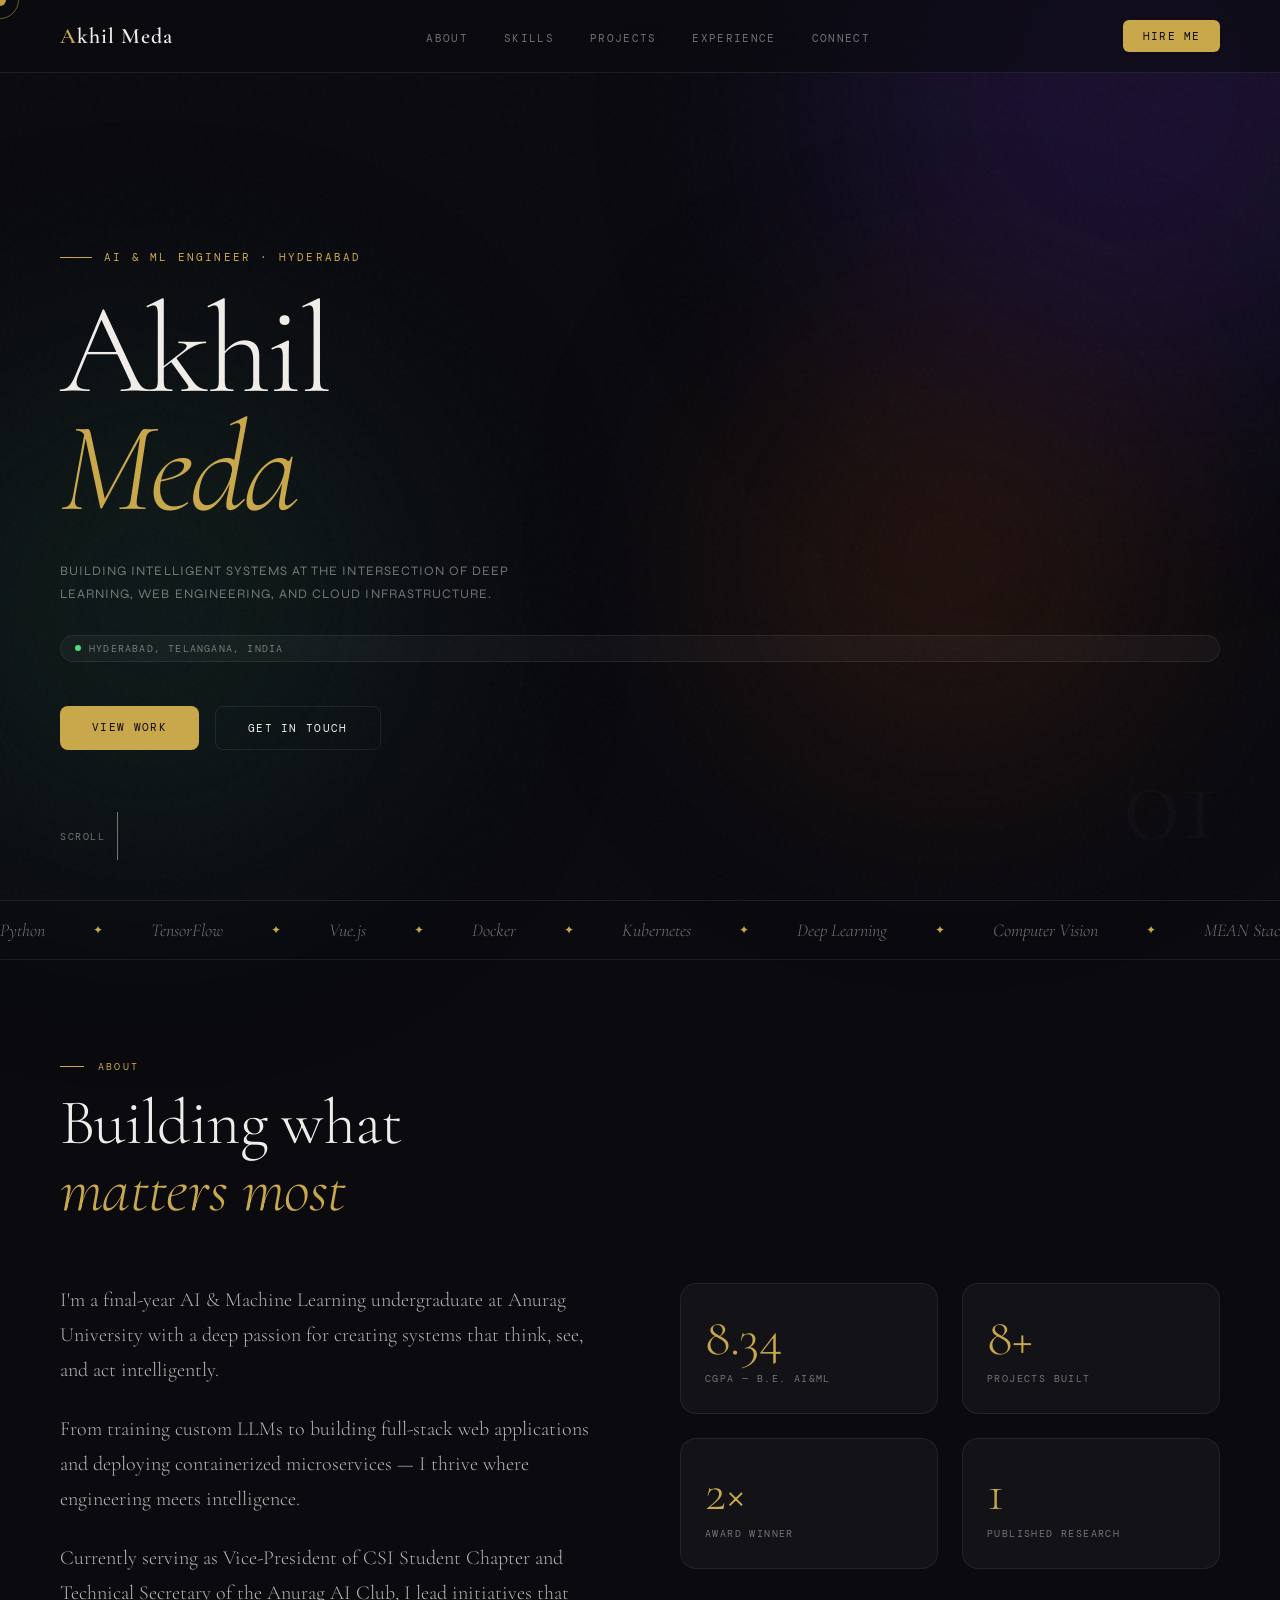
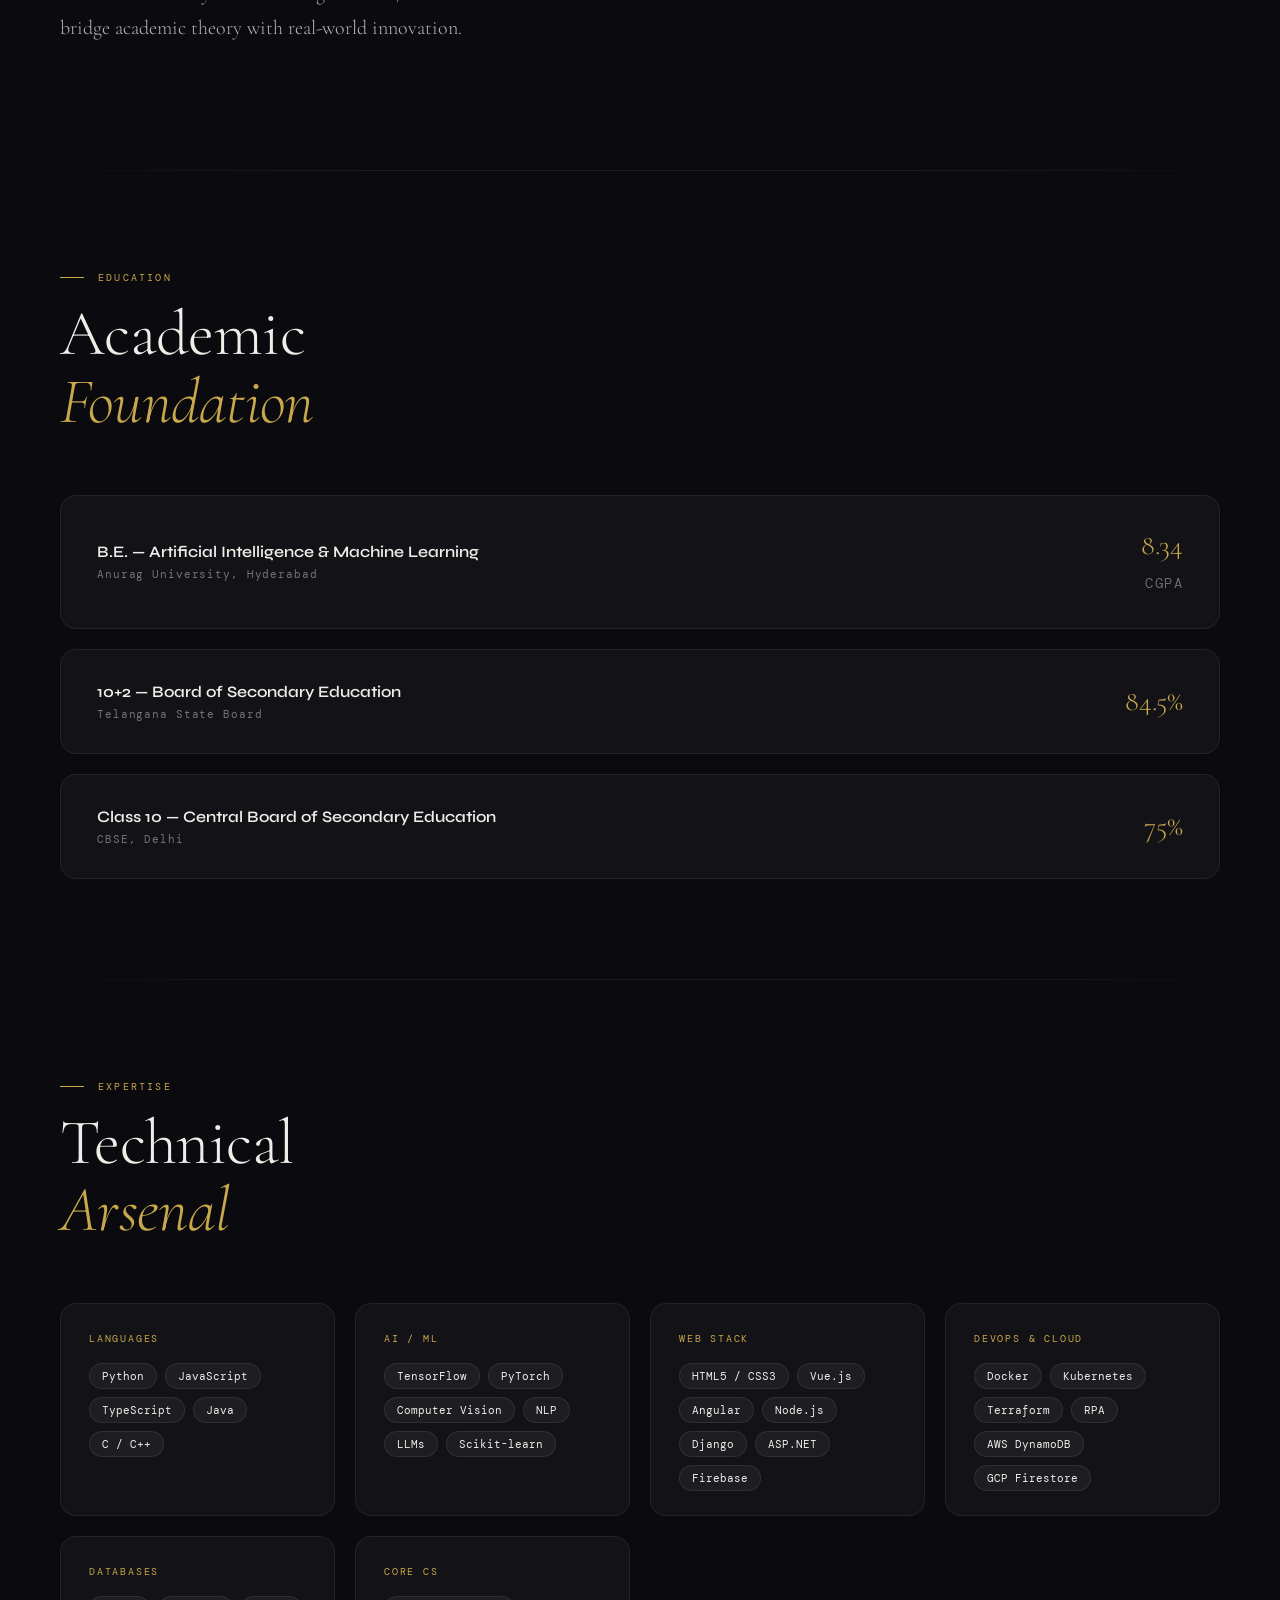
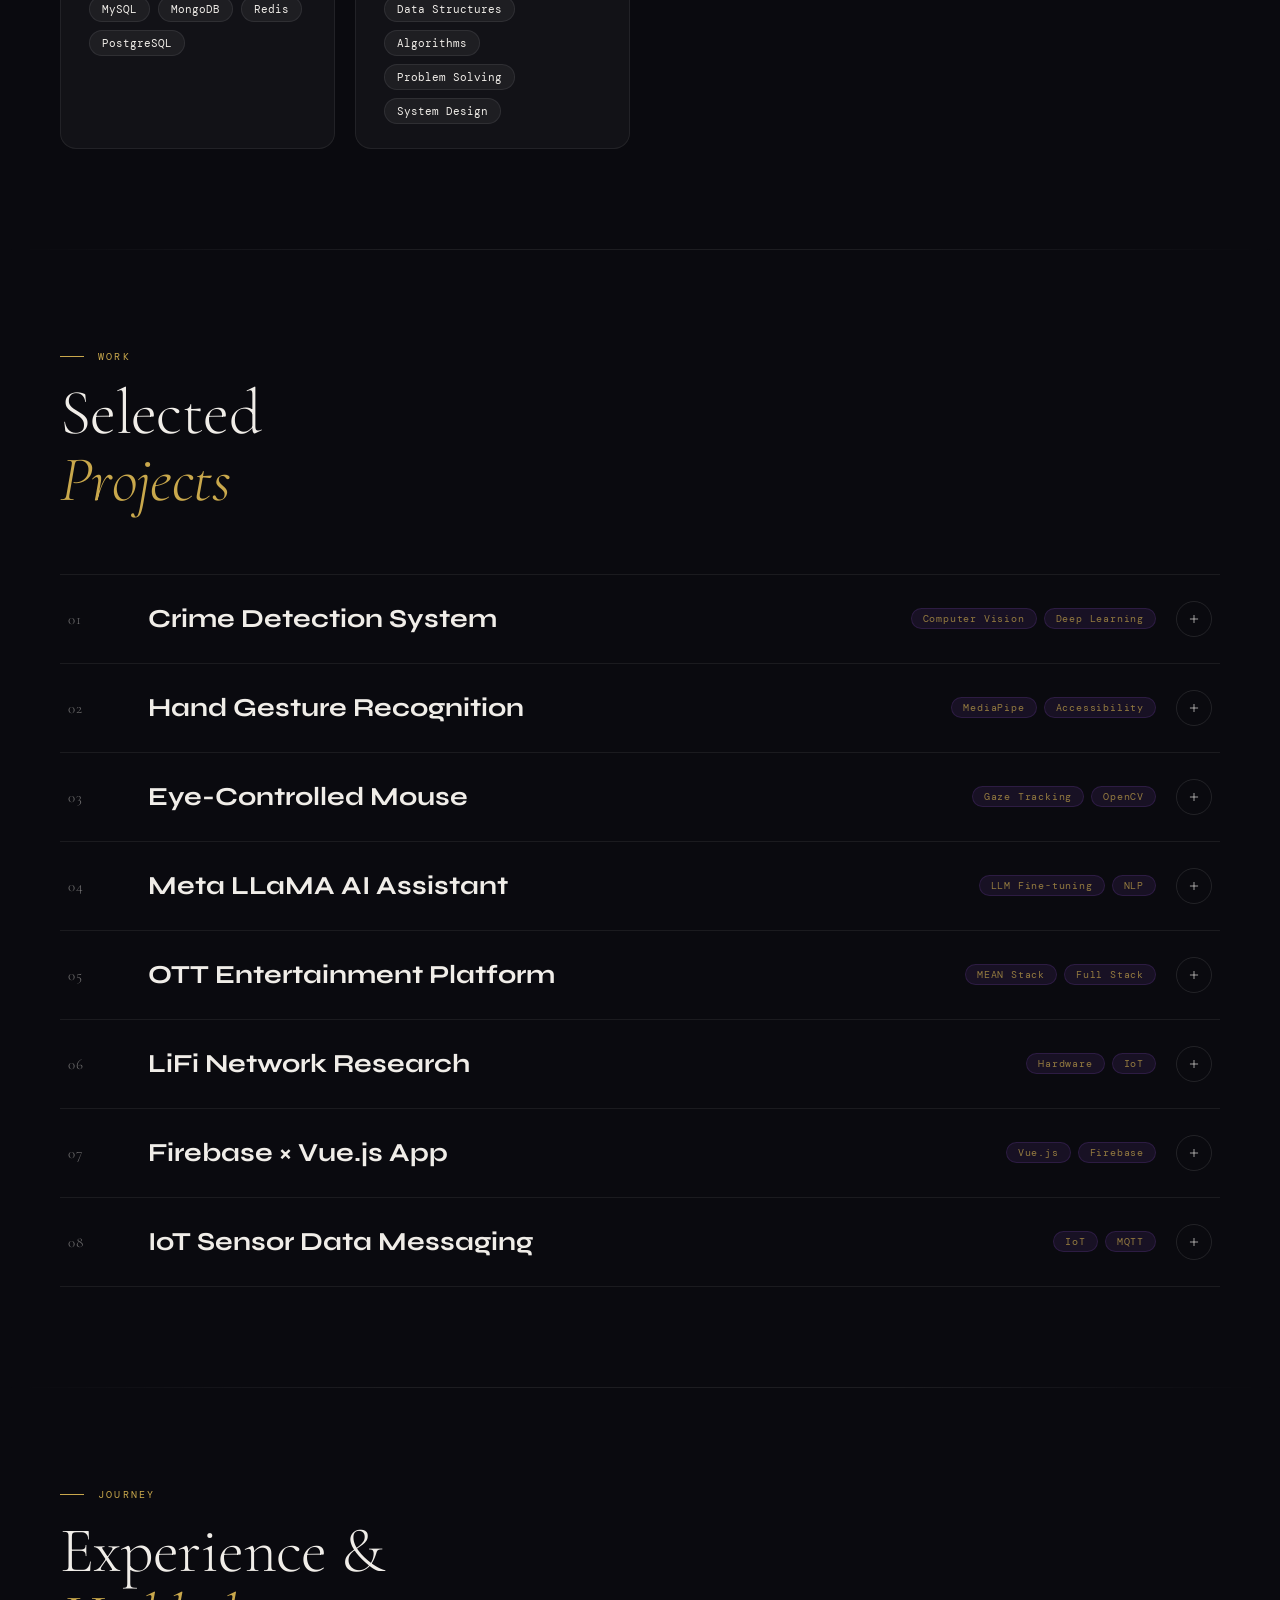
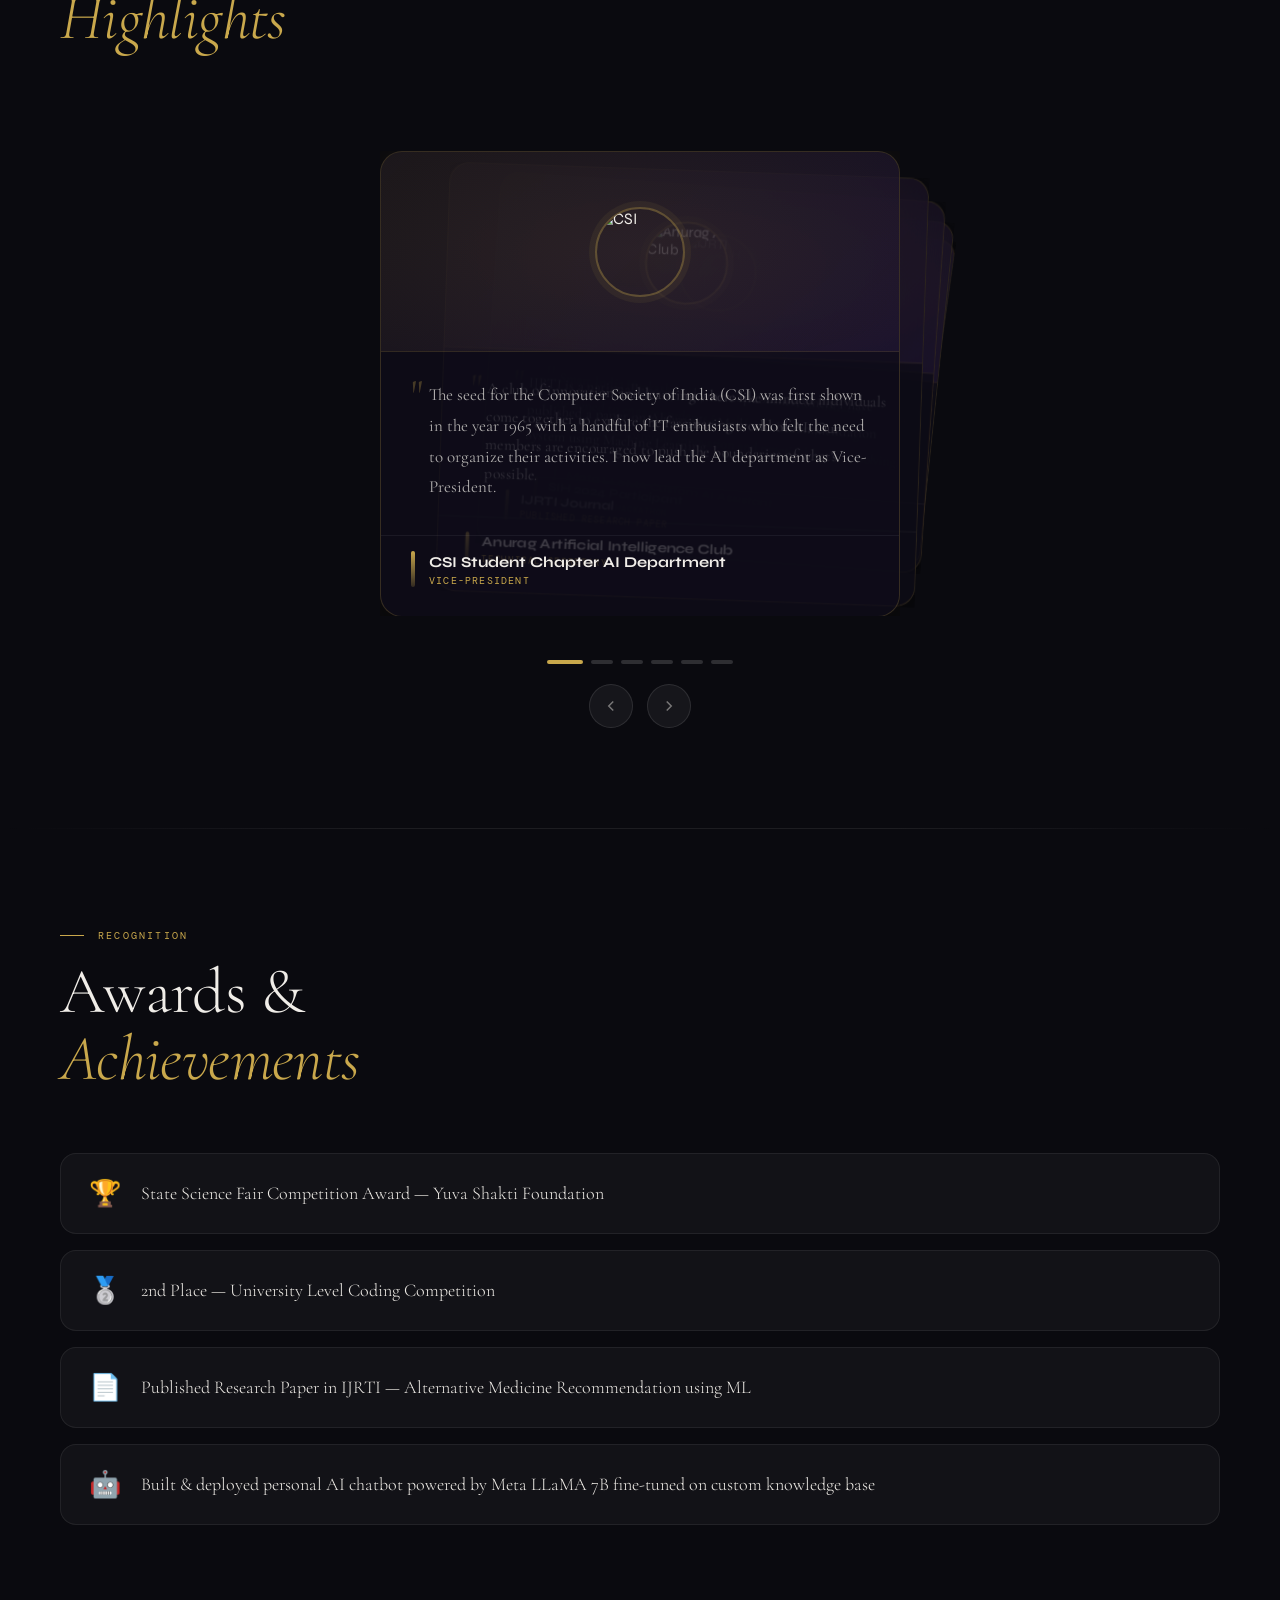
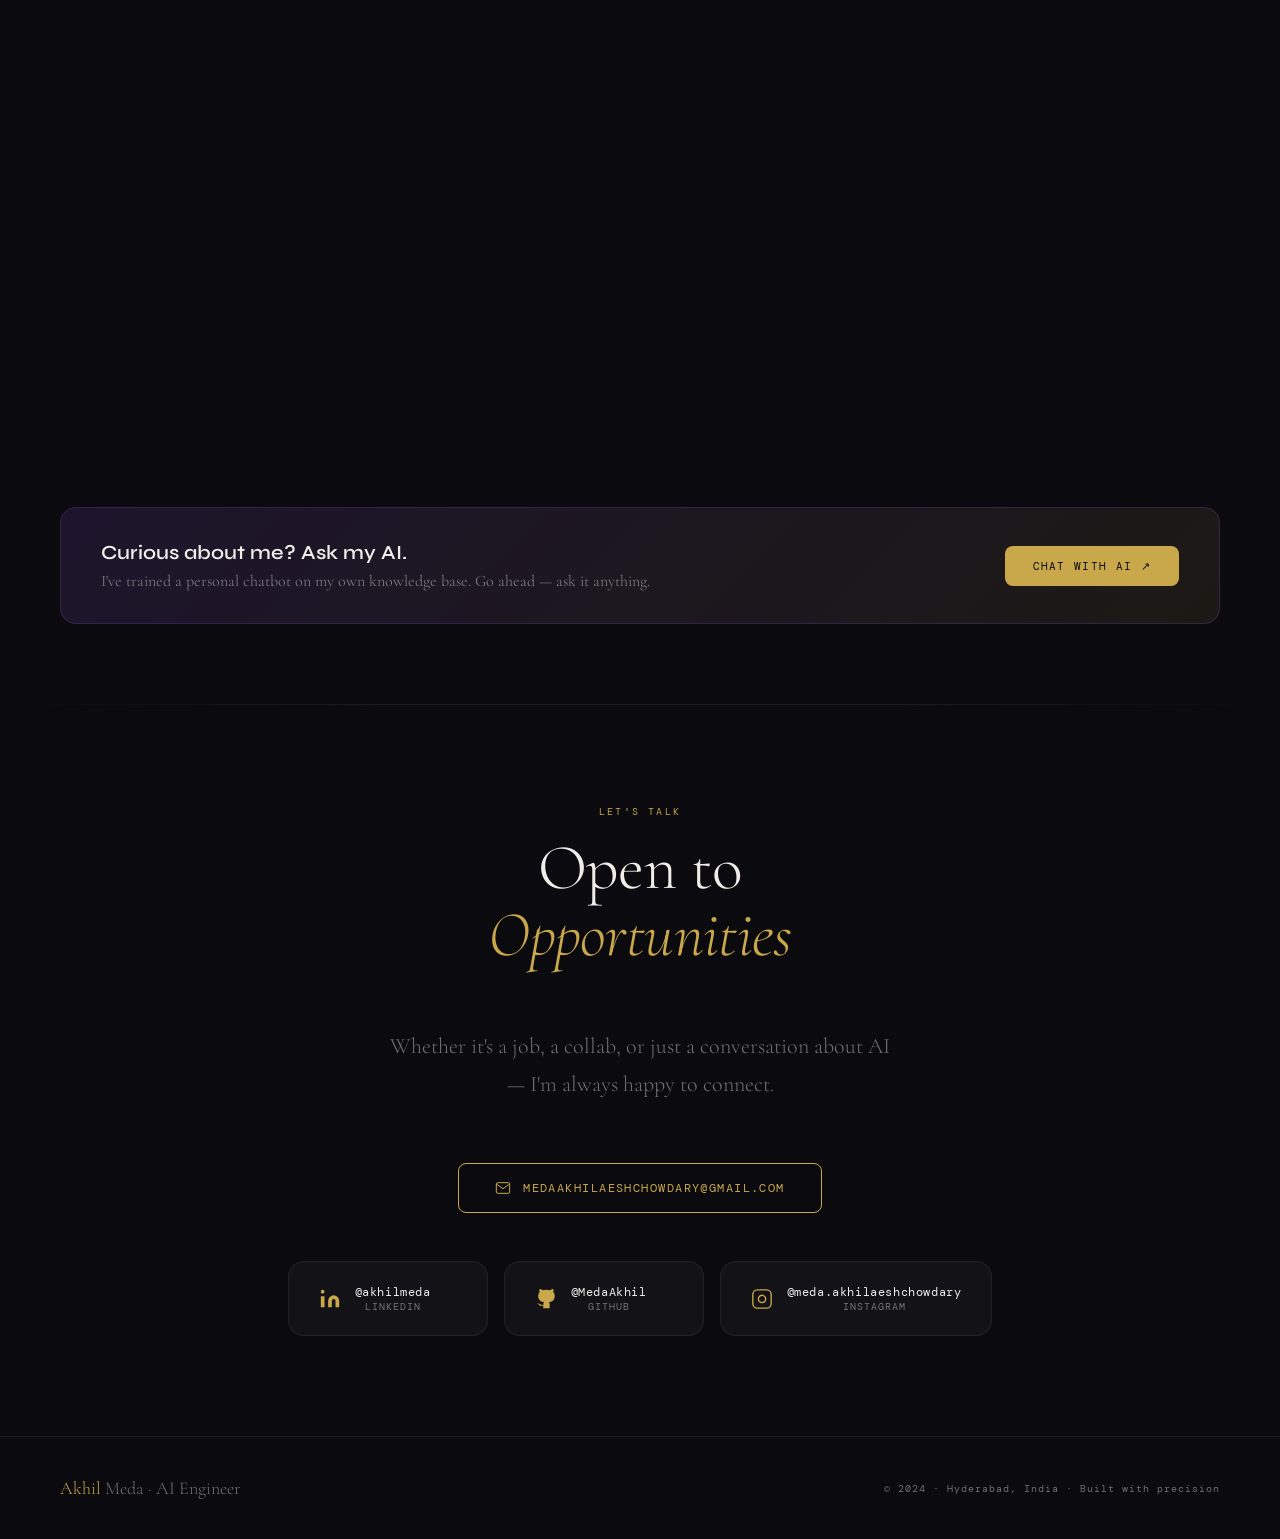
==== commit 3eac3042: "experience image replaced" ====
--- a/index.html
+++ b/index.html
@@ -1201,7 +1201,7 @@
             <div class="swiper-slide">
               <div class="exp-slide">
                 <div class="exp-slide-img-wrap">
-                  <img class="exp-slide-img" src="https://scontent.fbep2-1.fna.fbcdn.net/v/t39.30808-1/306752468_3352183928438717_2219624463445094667_n.jpg?stp=dst-jpg_p200x200&_nc_cat=110&ccb=1-7&_nc_sid=f4b9fd&_nc_ohc=tjO1Pee_J3kQ7kNvgE_YQks&_nc_ht=scontent.fbep2-1.fna&oh=00_AYBMlcCzCM6hrmdAiM1jgejF4eK0VTEjGklqWZ9-dGQa-g&oe=66C160C3" alt="CSI" />
+                  <img class="exp-slide-img" src="https://csi.coep.org.in/csi_logo.png" alt="CSI" />
                 </div>
                 <div class="exp-slide-body">
                   <div class="exp-slide-quote">The seed for the Computer Society of India (CSI) was first shown in the year 1965 with a handful of IT enthusiasts who felt the need to organize their activities. I now lead the AI department as Vice-President.</div>
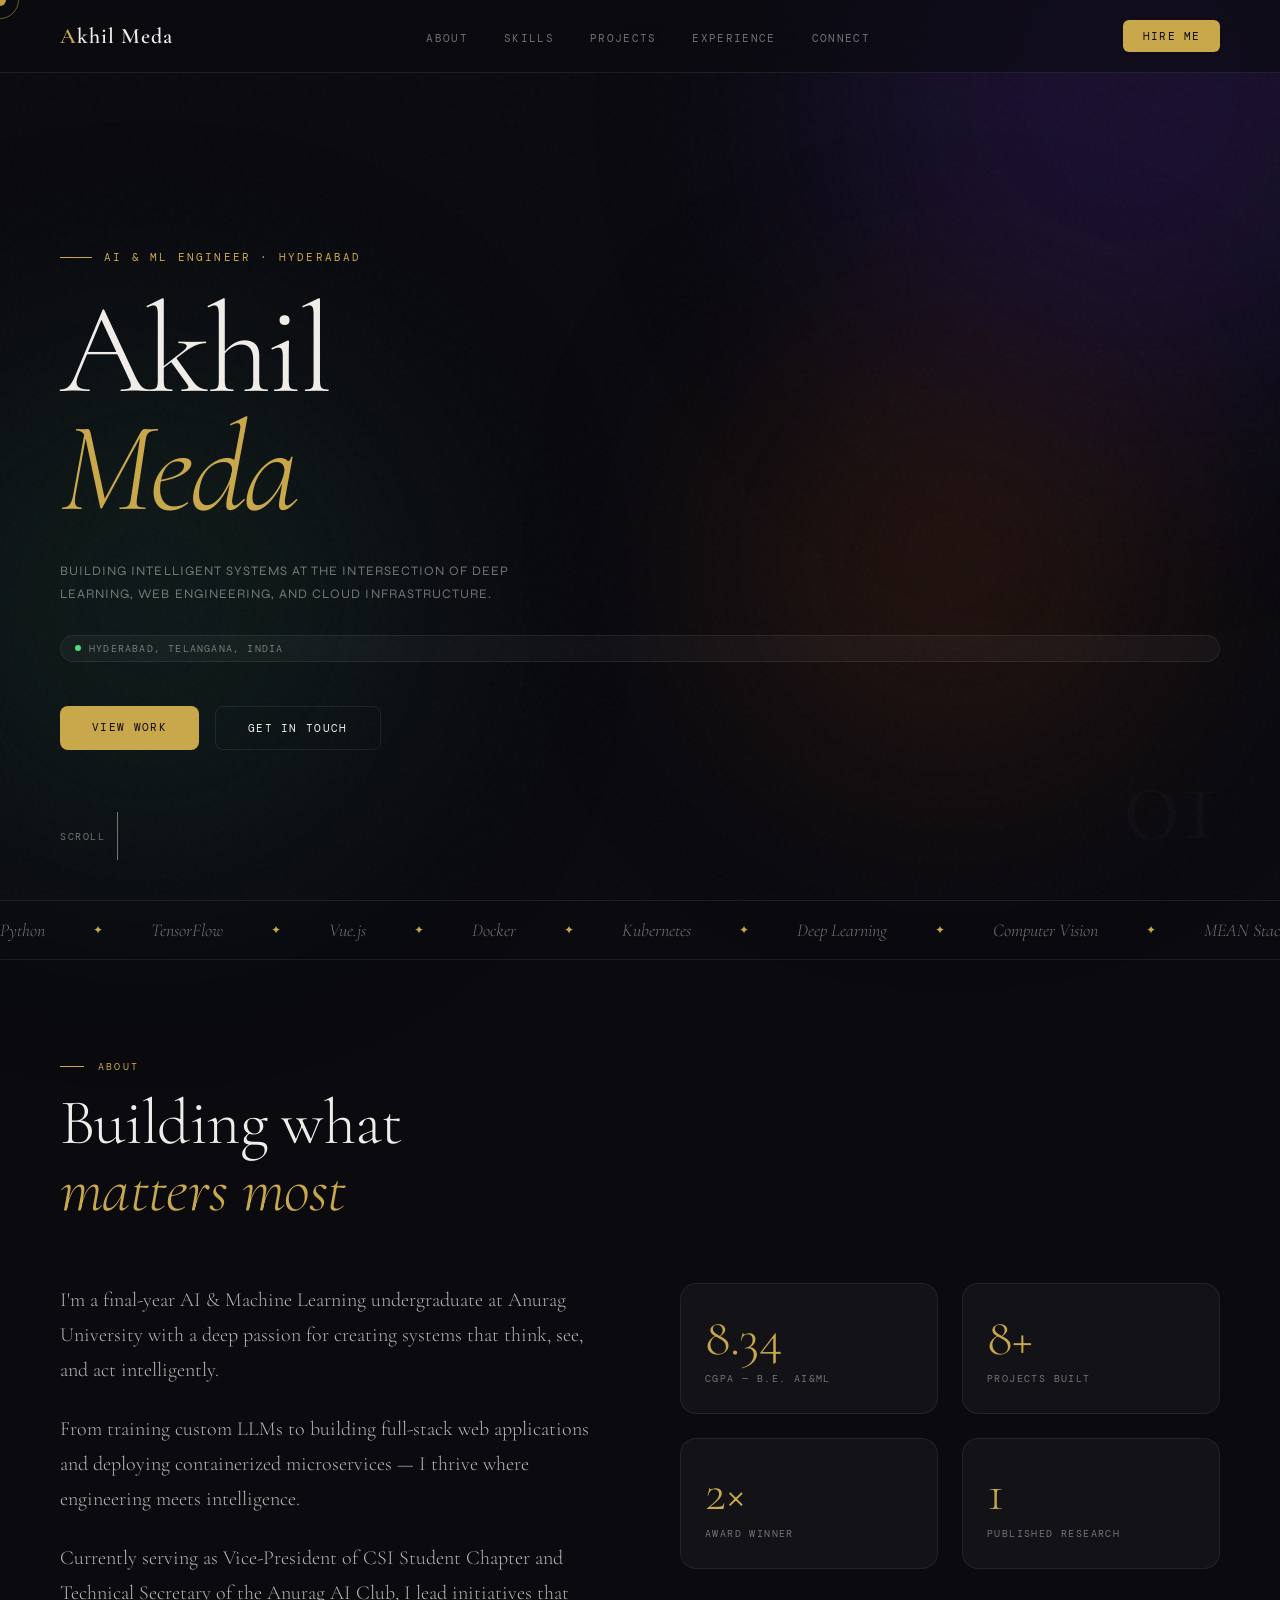
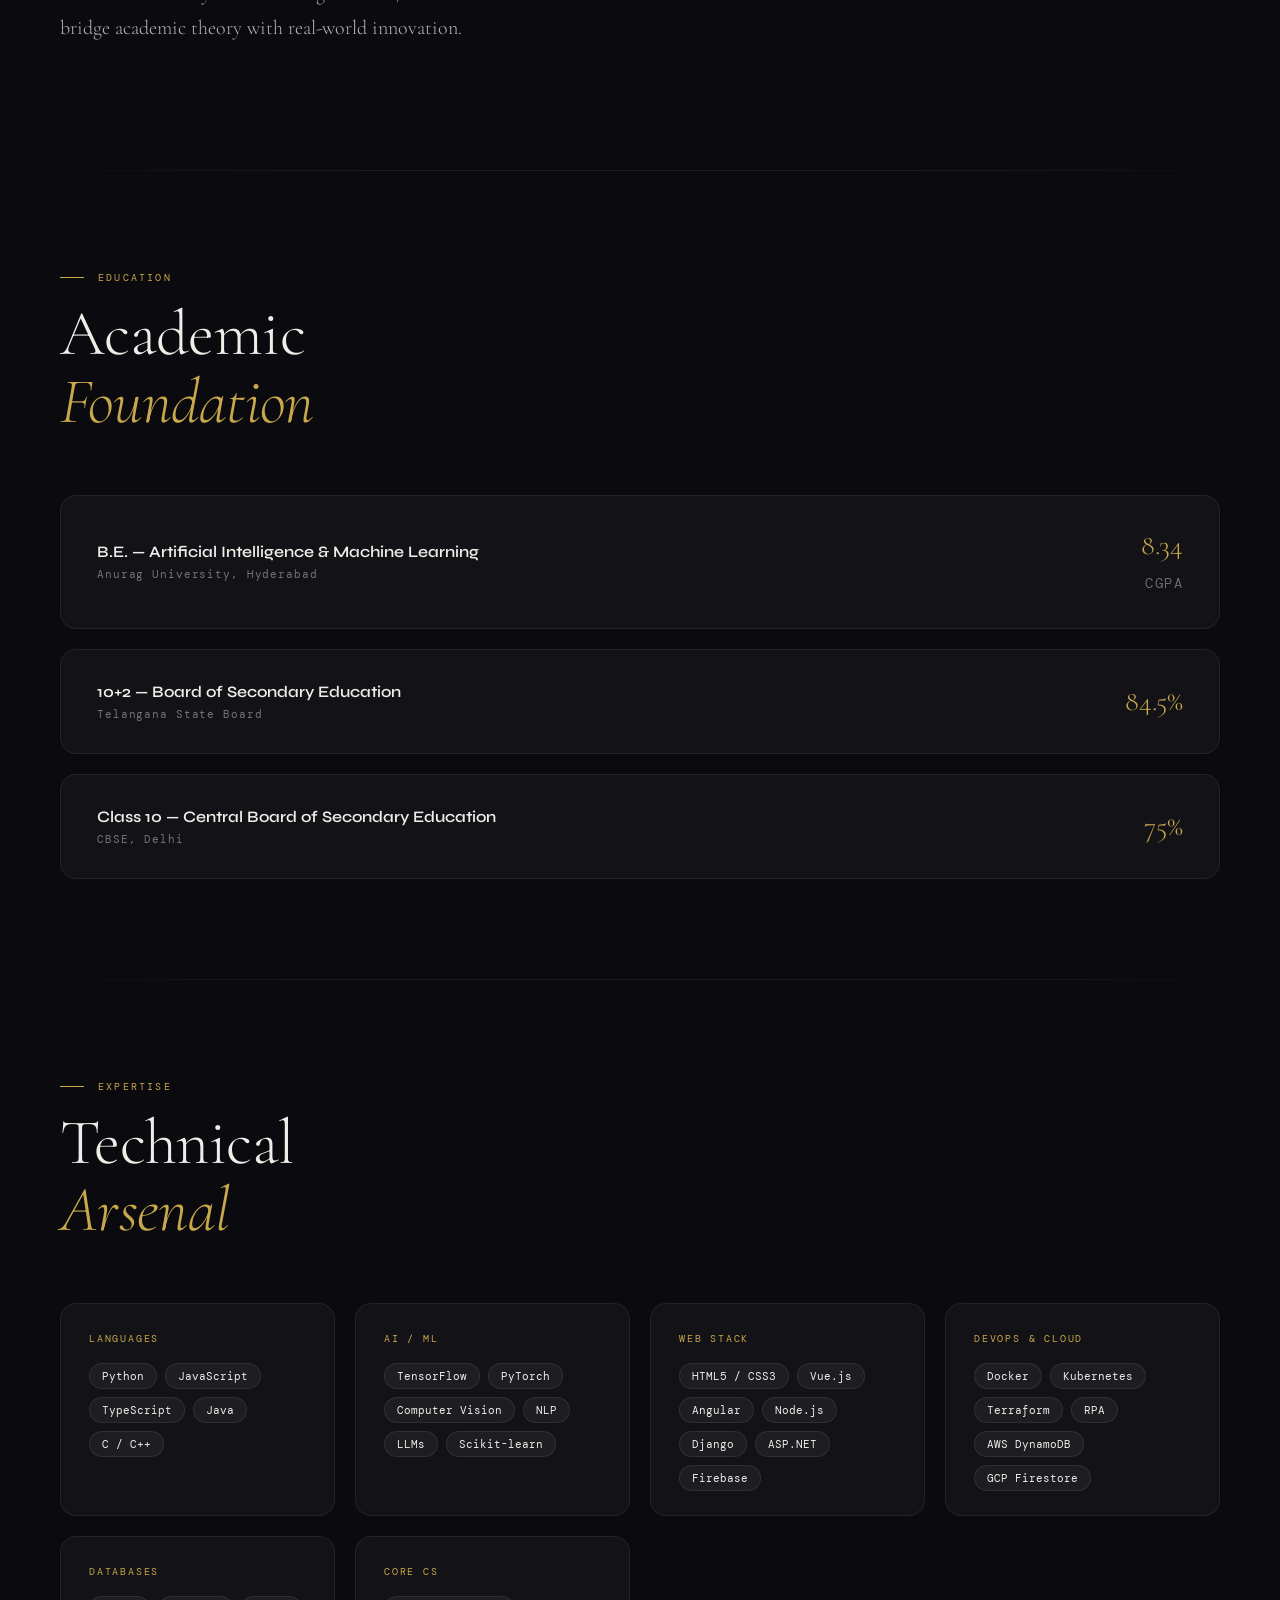
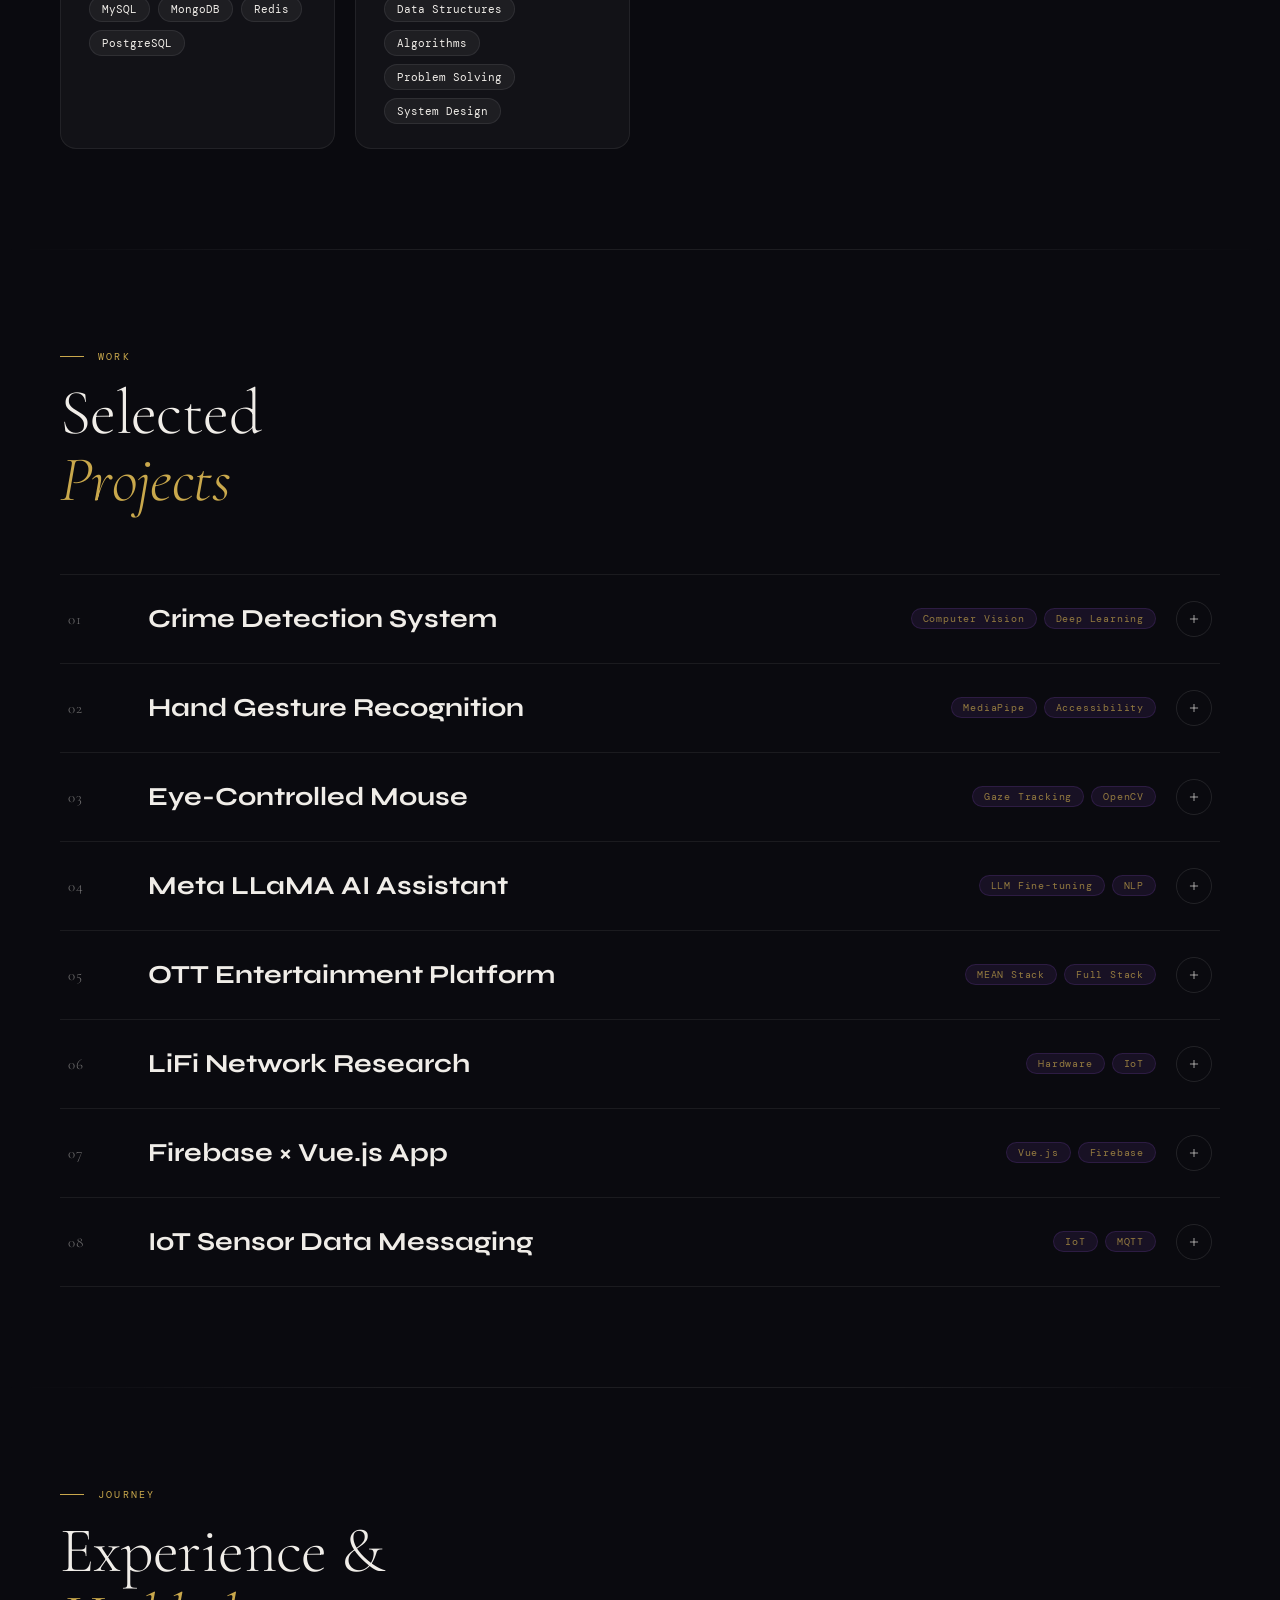
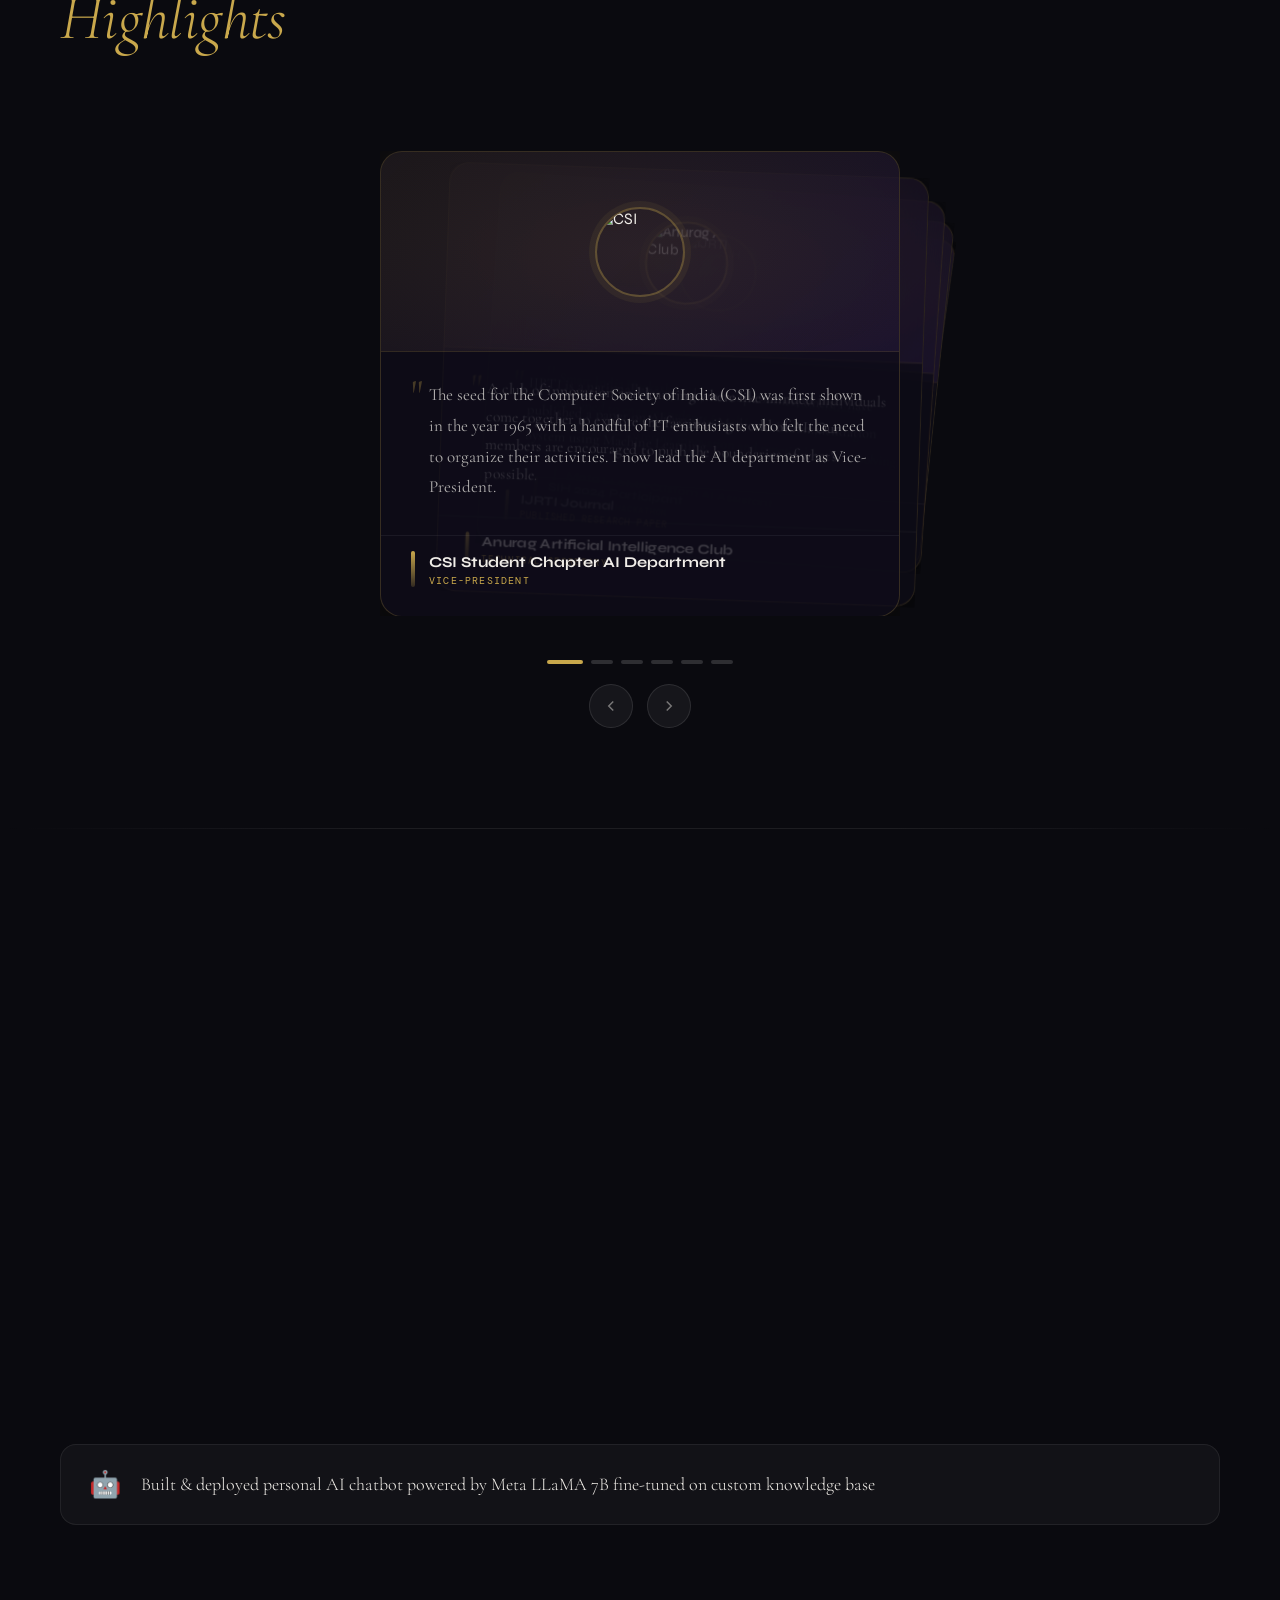
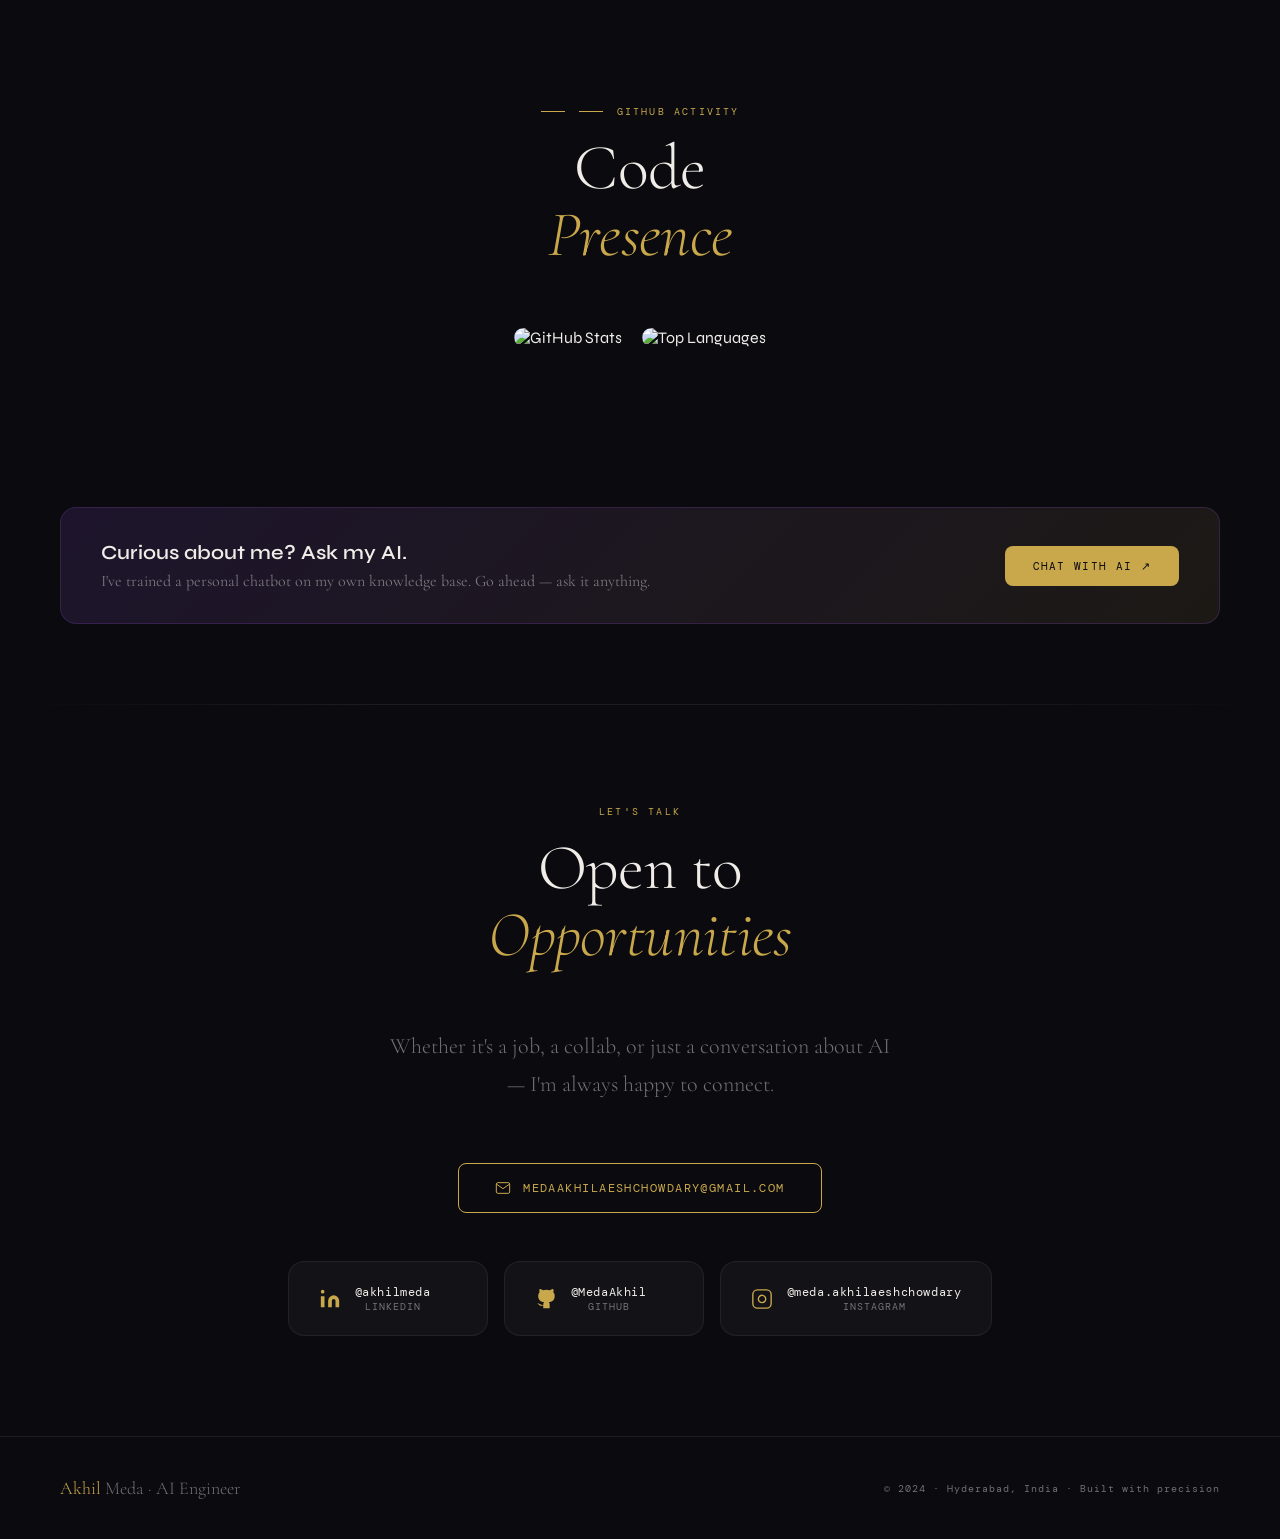
==== commit c37b2be8: "experience images changed" ====
--- a/index.html
+++ b/index.html
@@ -1219,7 +1219,7 @@
             <div class="swiper-slide">
               <div class="exp-slide">
                 <div class="exp-slide-img-wrap">
-                  <img class="exp-slide-img" src="http://anurag.edu.in/wp-content/uploads/2023/02/Group-7342.png" alt="Anurag AI Club" />
+                  <img class="exp-slide-img" src="https://yt3.googleusercontent.com/7sys579QuRAkoPsKw1DMCP5-lAJgmJas4zM6Sk9R8puYGWWW5HBXU1YnZcHn4E4H0RmuONDQOA=s900-c-k-c0x00ffffff-no-rj" alt="Anurag AI Club" />
                 </div>
                 <div class="exp-slide-body">
                   <div class="exp-slide-quote">A club of innovation and learning where like-minded individuals come together to explore the fascinating world of AI. Our members are encouraged to push the boundaries of what's possible.</div>
@@ -1237,7 +1237,7 @@
             <div class="swiper-slide">
               <div class="exp-slide">
                 <div class="exp-slide-img-wrap">
-                  <img class="exp-slide-img" src="https://media.instamojo.com/imgs/03aa842d4fff46bfb9fafdcb0e55e114.png" alt="IJRTI" />
+                  <img class="exp-slide-img" src="https://www.ijrti.org/assets1/img/logo.png" alt="IJRTI" />
                 </div>
                 <div class="exp-slide-body">
                   <div class="exp-slide-quote">IJRTI is a nationally accepted journal publisher, where I have published a paper on Alternative Medicine Recommendation System using Machine Learning.</div>
@@ -1255,7 +1255,7 @@
             <div class="swiper-slide">
               <div class="exp-slide">
                 <div class="exp-slide-img-wrap">
-                  <img class="exp-slide-img" src="https://play-lh.googleusercontent.com/jOOCxt0YRNlAEmJ4In1roEjEyjisdGakTGTzPzxdjB8KtpIU4VIUVxVNshcjqRUGejQ" alt="SIH" />
+                  <img class="exp-slide-img" src="https://media.telanganatoday.com/wp-content/uploads/2023/12/SIH.png" alt="SIH" />
                 </div>
                 <div class="exp-slide-body">
                   <div class="exp-slide-quote">Smart India Hackathon is a premier nationwide initiative designed to engage students in solving the most pressing challenges — fostering innovation and practical problem-solving.</div>
@@ -1273,7 +1273,7 @@
             <div class="swiper-slide">
               <div class="exp-slide">
                 <div class="exp-slide-img-wrap">
-                  <img class="exp-slide-img" src="https://www.primotech.com/wp-content/uploads/2024/02/Ai-Image-of-Meta-logo.png" alt="Meta LLaMA" />
+                  <img class="exp-slide-img" src="https://yt3.googleusercontent.com/iBn9KeDnKNffvLlHQXPjl8VNkhuMp8N7FPxf6n6dwI85cWH6SE4DsuDLchoQNJNb5KB9oIlyzw=s900-c-k-c0x00ffffff-no-rj" alt="Meta LLaMA" />
                 </div>
                 <div class="exp-slide-body">
                   <div class="exp-slide-quote">Using META's pretrained 7-billion parameter model, trained on a custom knowledge base to make it able to know all my details — helping others learn about me through an AI chat bot.</div>
@@ -1291,7 +1291,7 @@
             <div class="swiper-slide">
               <div class="exp-slide">
                 <div class="exp-slide-img-wrap">
-                  <img class="exp-slide-img" src="https://media.licdn.com/dms/image/D4E03AQGN-wkT0K5Bsw/profile-displayphoto-shrink_200_200/0/1668756176046?e=2147483647&v=beta&t=cbNGNoqWd2OAqNqZXxrOPWAVXtpjJo6vRdPPmlaJF70" alt="Mobility Summit" />
+                  <img class="exp-slide-img" src="https://encrypted-tbn0.gstatic.com/images?q=tbn:ANd9GcSx3vJ5L_QgEWOn7ON7buEtAqx0fifYN9Lw-A&s" alt="Mobility Summit" />
                 </div>
                 <div class="exp-slide-body">
                   <div class="exp-slide-quote">The Government of Telangana and CII organized the first edition of Mobility Next India Summit 2023 — a global sustainable mobility forum at the forefront of EV vehicle importance.</div>
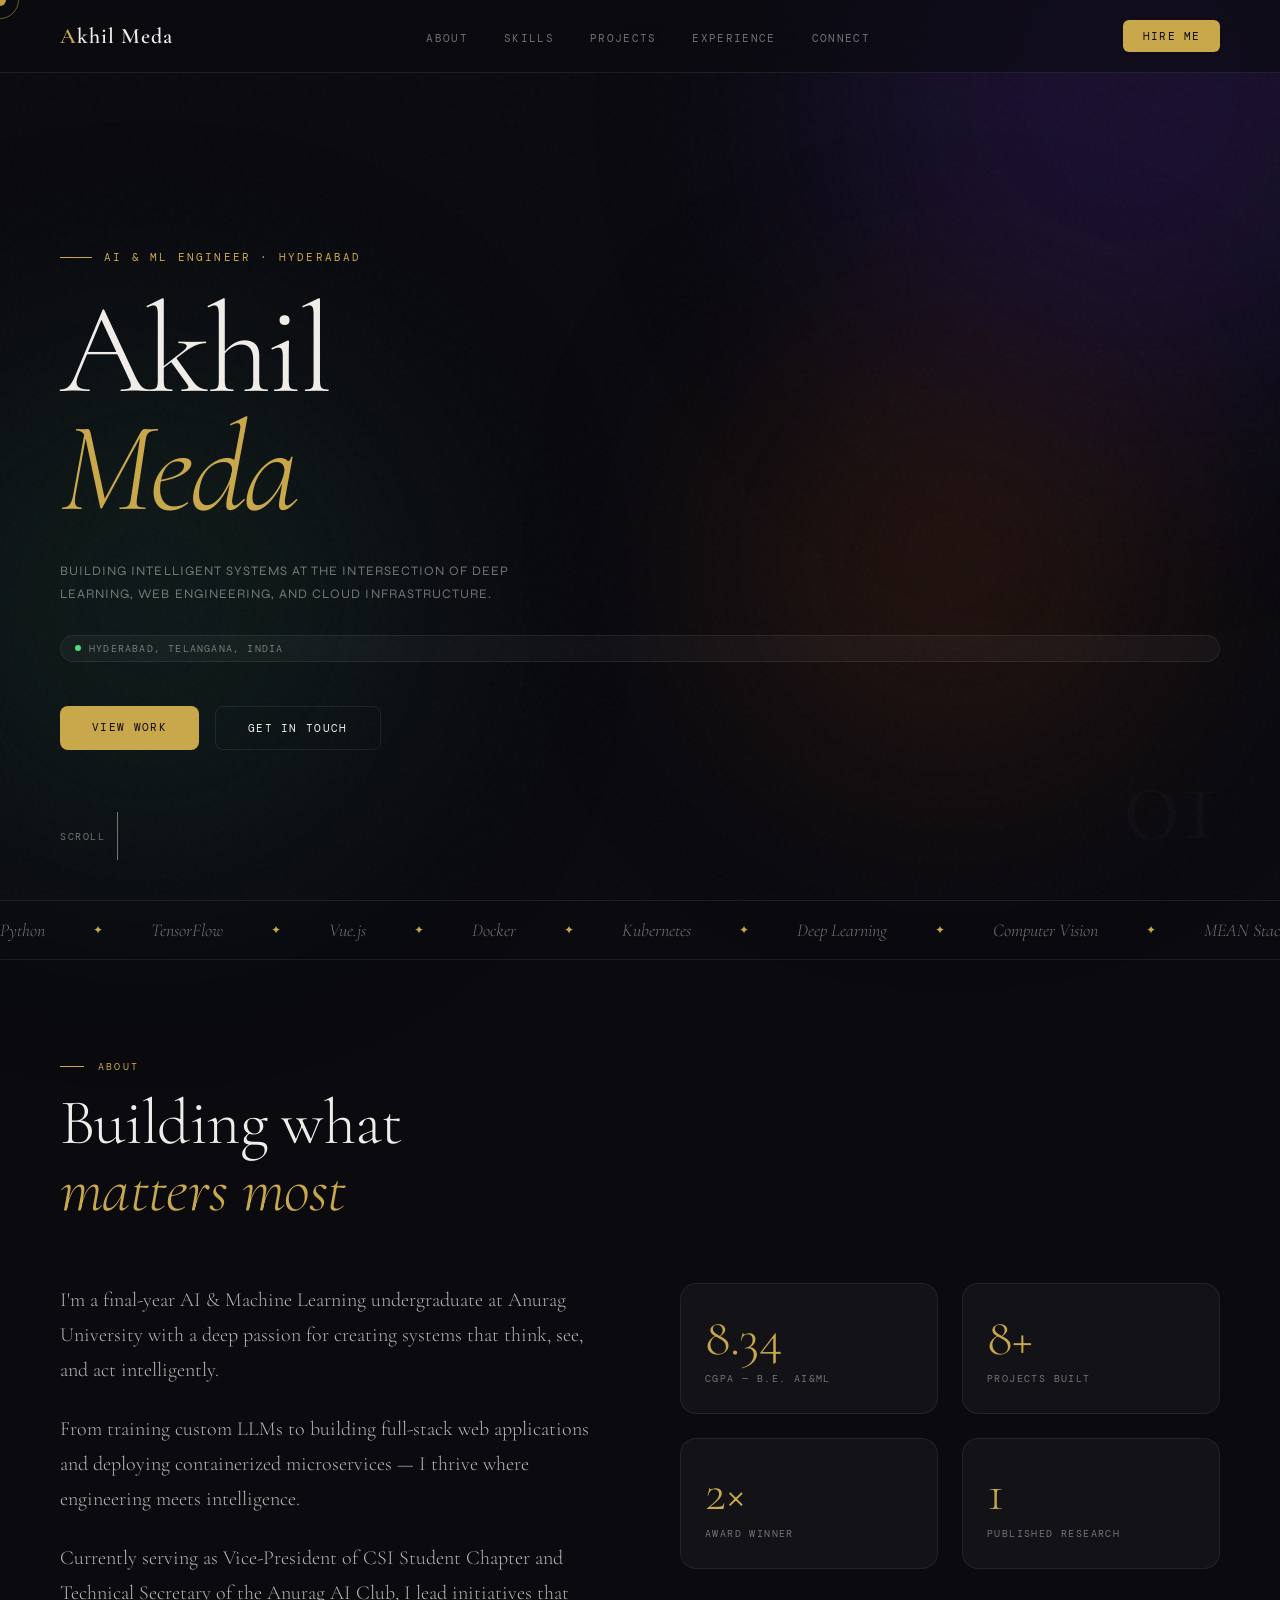
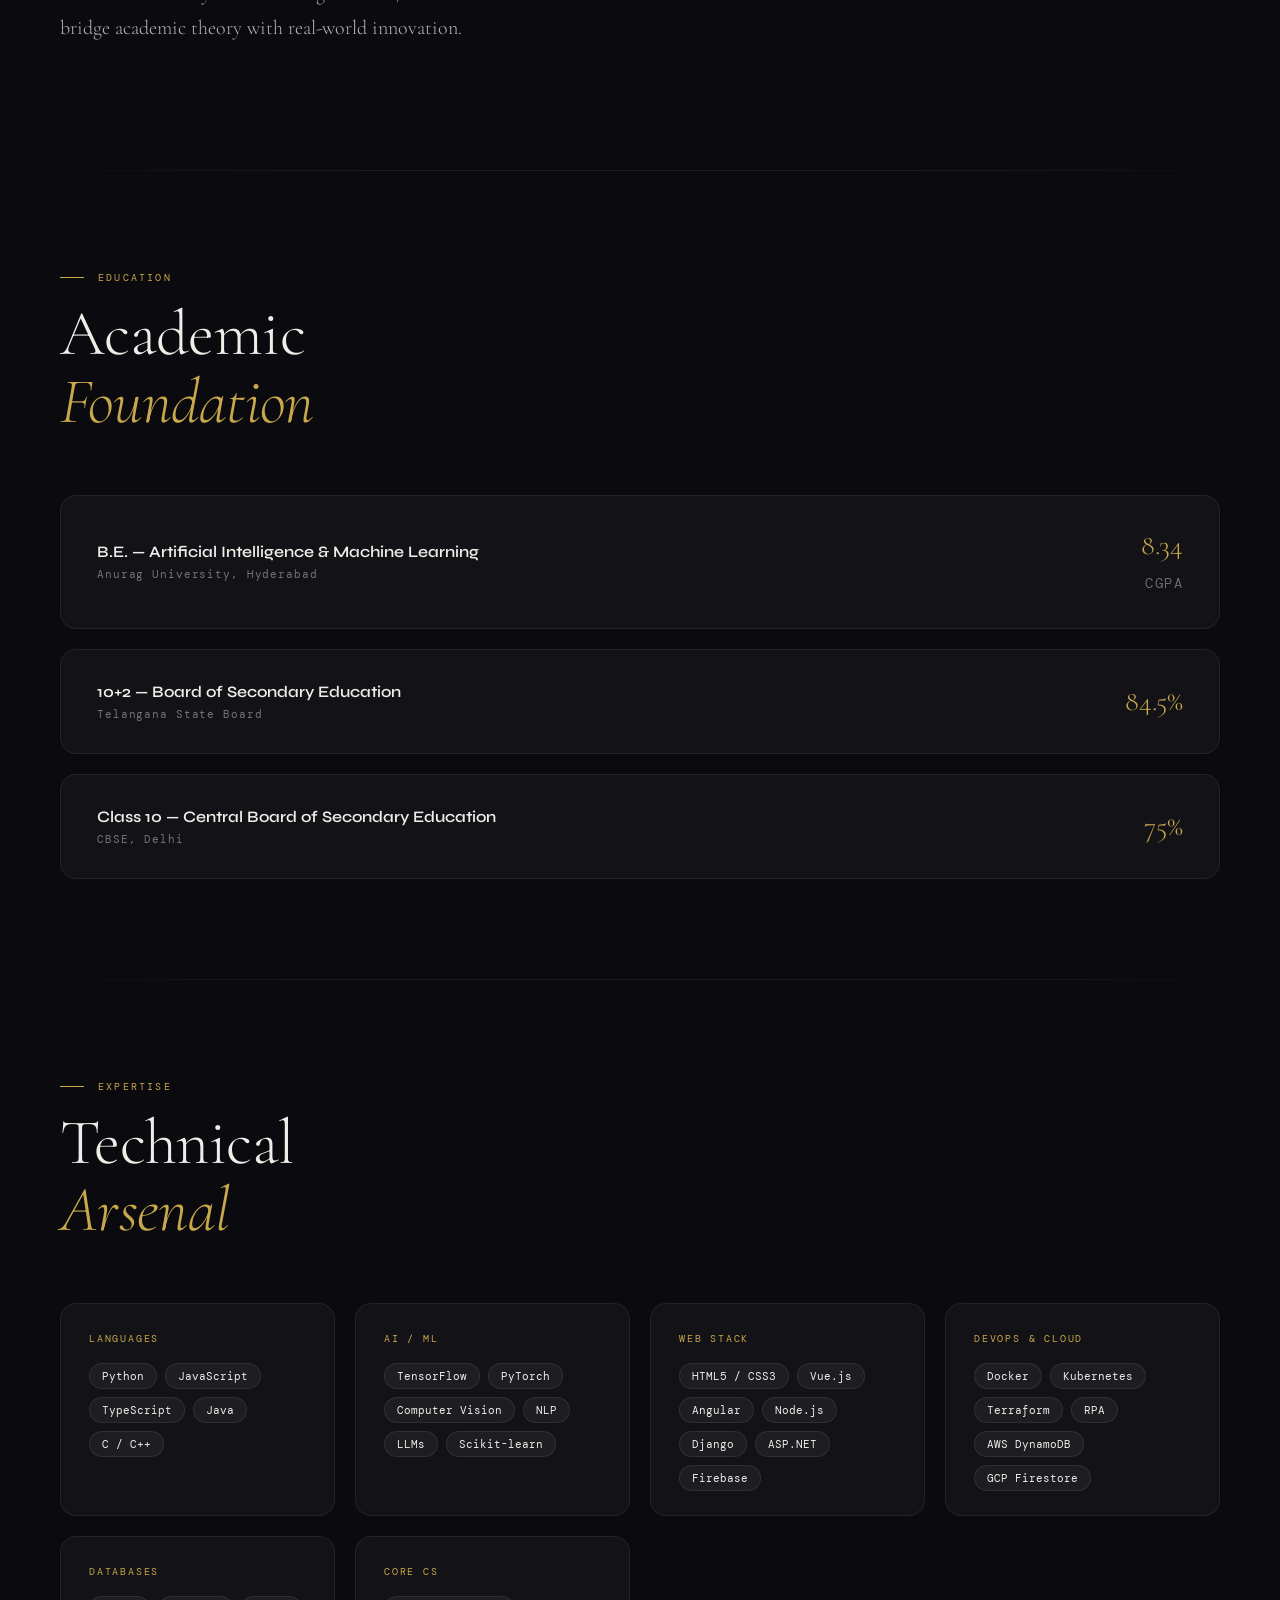
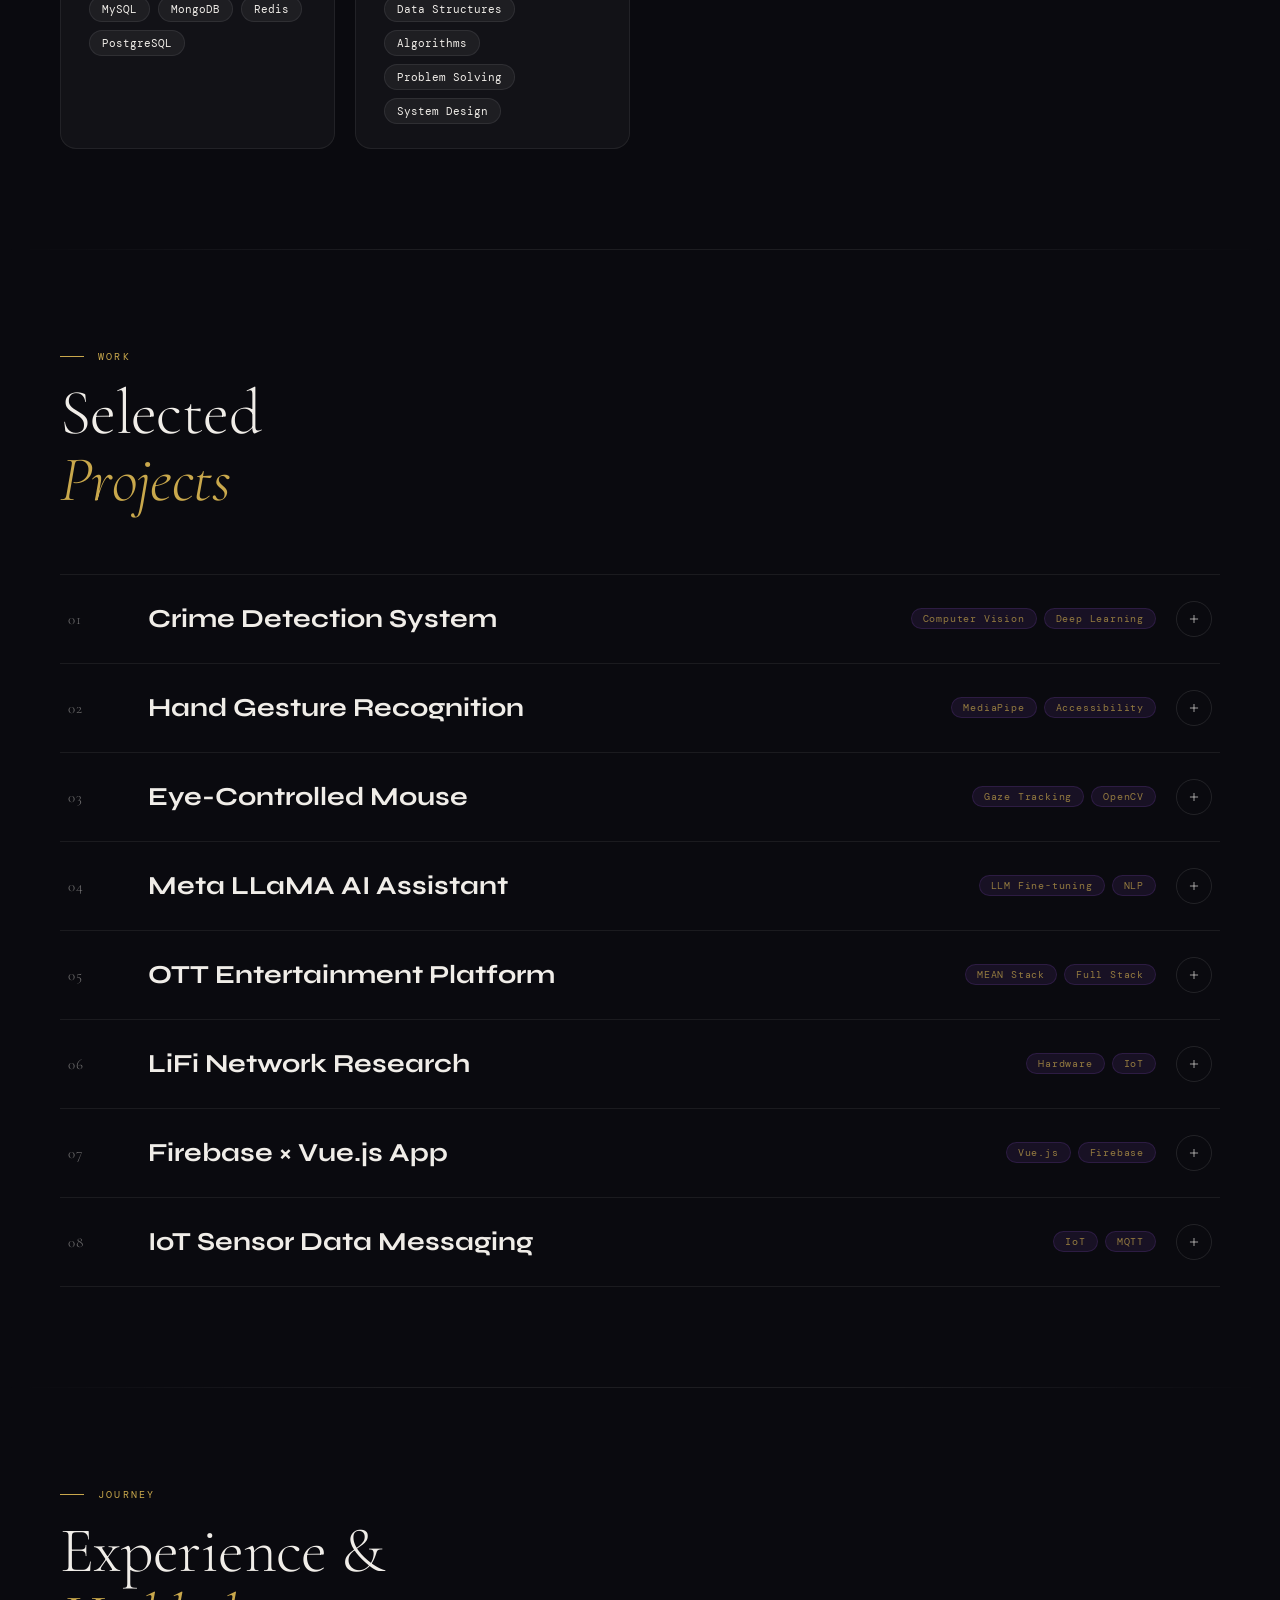
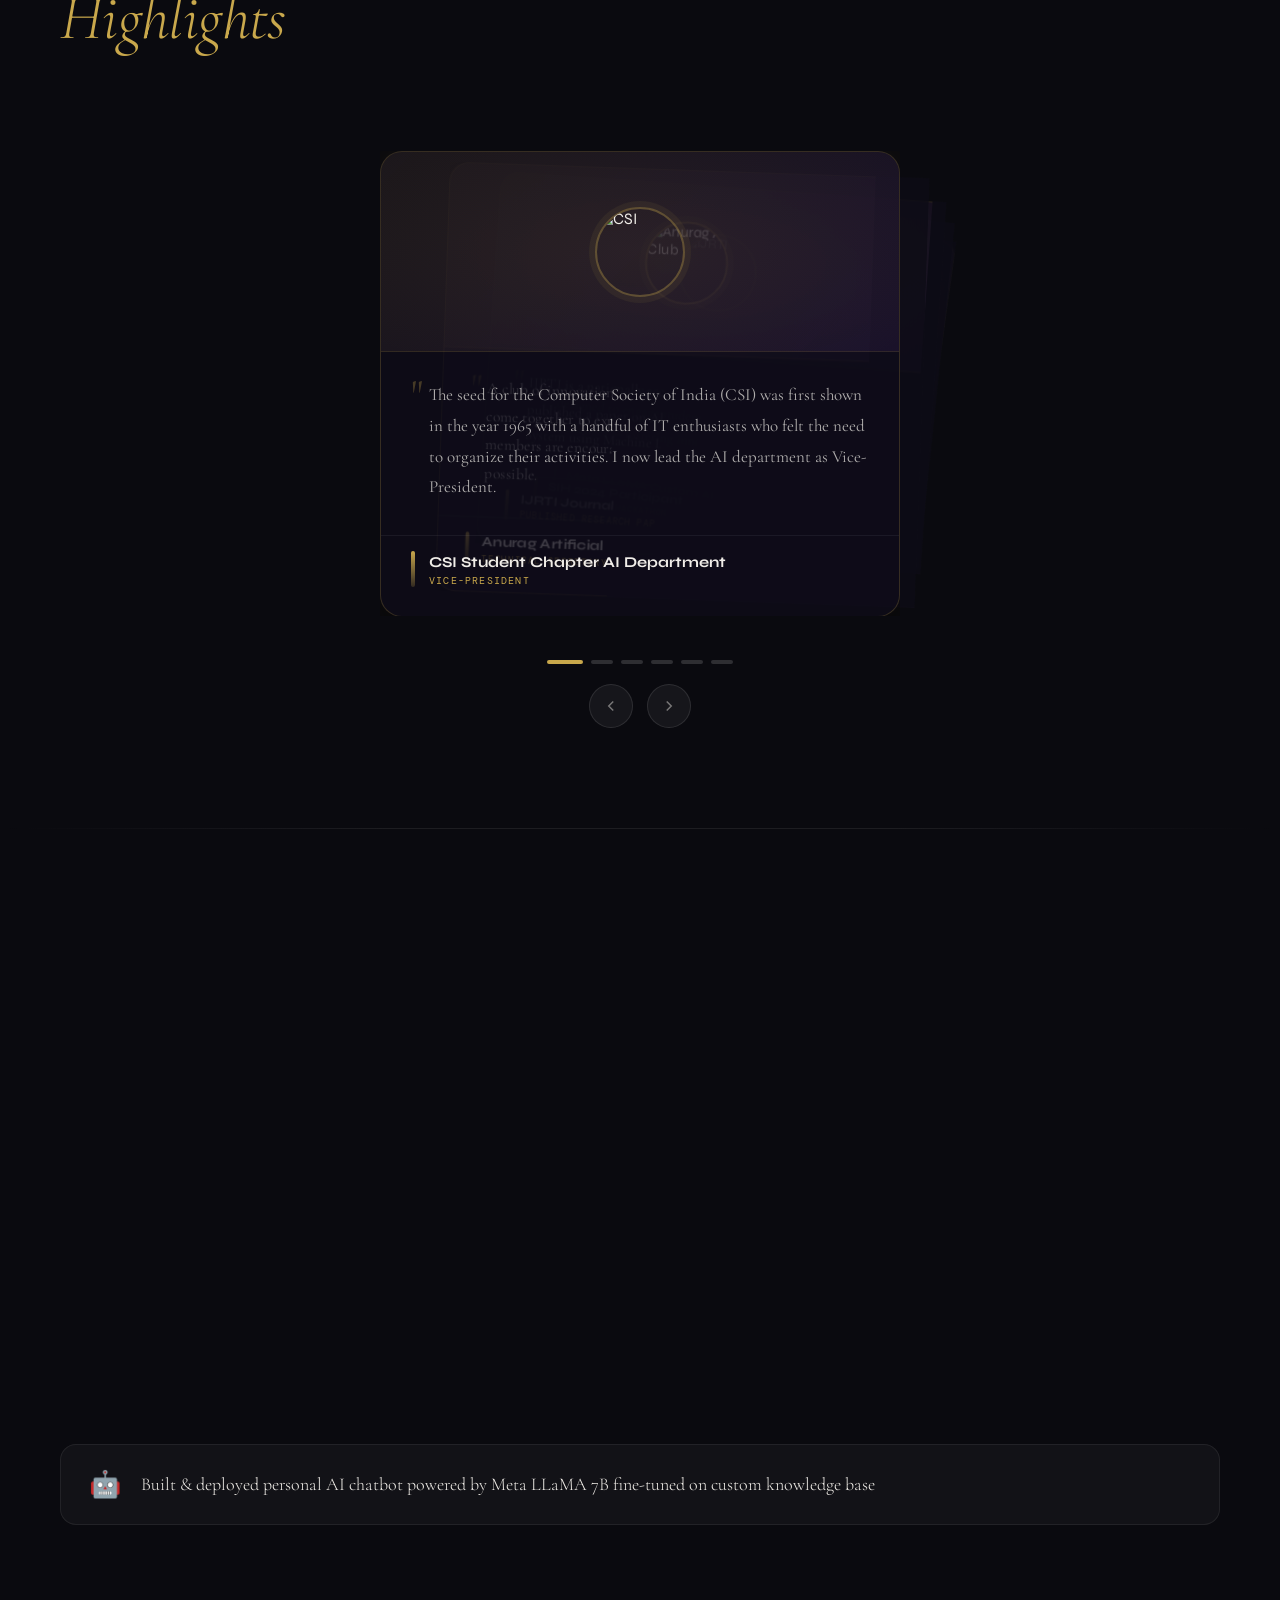
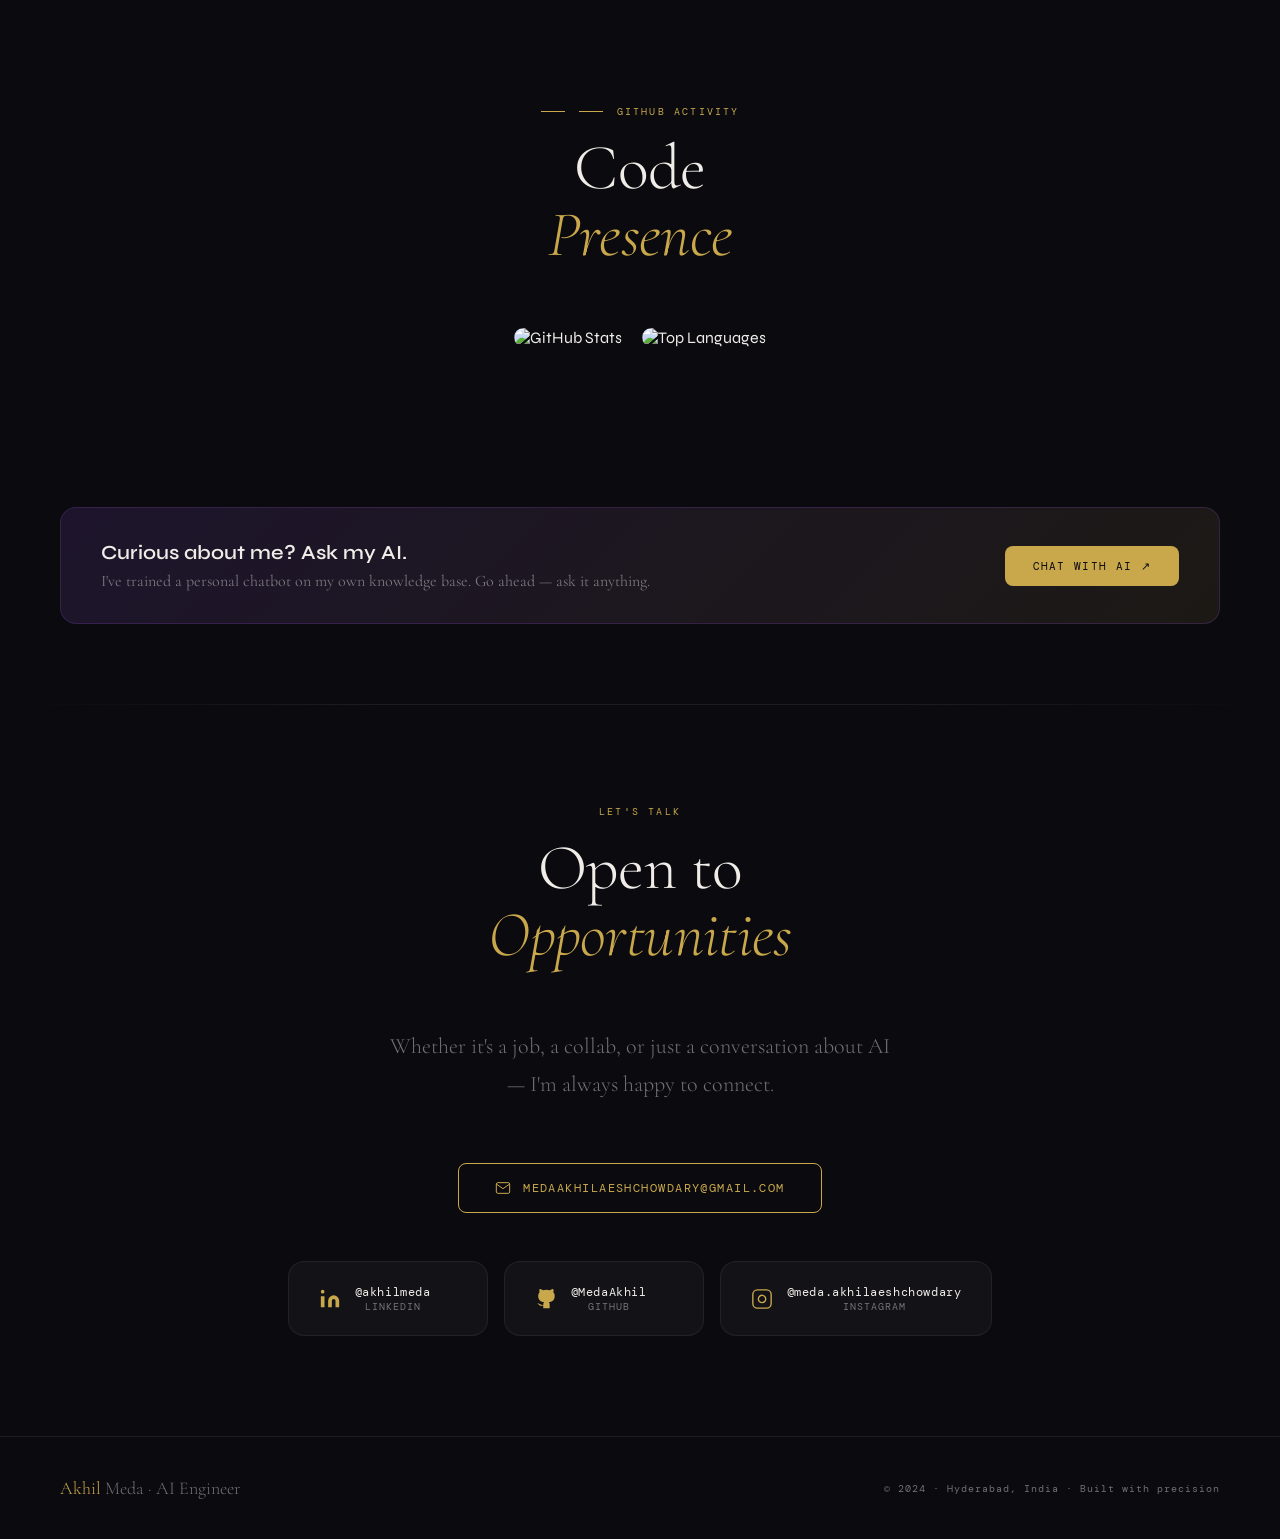
==== commit 50f4bec2: "image" ====
--- a/index.html
+++ b/index.html
@@ -1219,7 +1219,7 @@
             <div class="swiper-slide">
               <div class="exp-slide">
                 <div class="exp-slide-img-wrap">
-                  <img class="exp-slide-img" src="https://yt3.googleusercontent.com/7sys579QuRAkoPsKw1DMCP5-lAJgmJas4zM6Sk9R8puYGWWW5HBXU1YnZcHn4E4H0RmuONDQOA=s900-c-k-c0x00ffffff-no-rj" alt="Anurag AI Club" />
+                  <img class="exp-slide-img" src="https://encrypted-tbn0.gstatic.com/images?q=tbn:ANd9GcRyuYjSxfMgNtlx9dDe2t35Pn2AmeJY48a5Gw&s" alt="Anurag AI Club" />
                 </div>
                 <div class="exp-slide-body">
                   <div class="exp-slide-quote">A club of innovation and learning where like-minded individuals come together to explore the fascinating world of AI. Our members are encouraged to push the boundaries of what's possible.</div>
